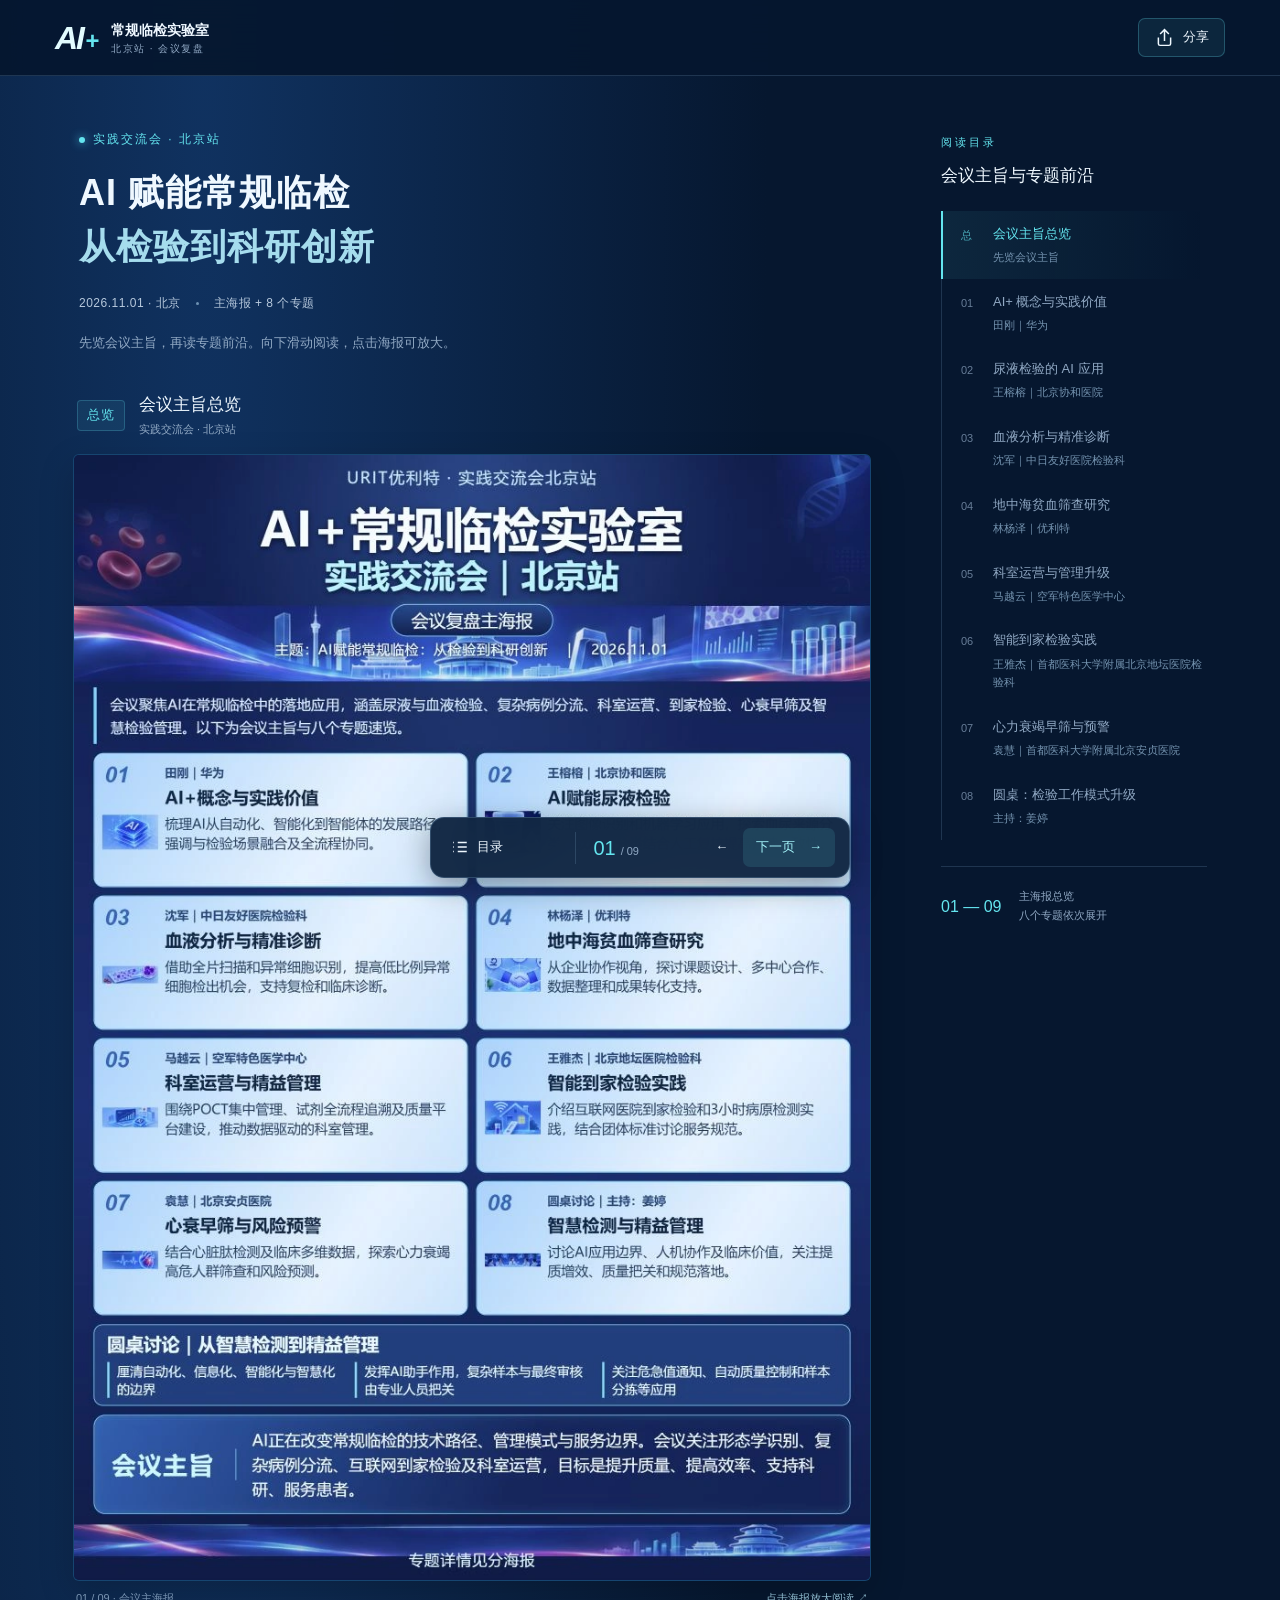
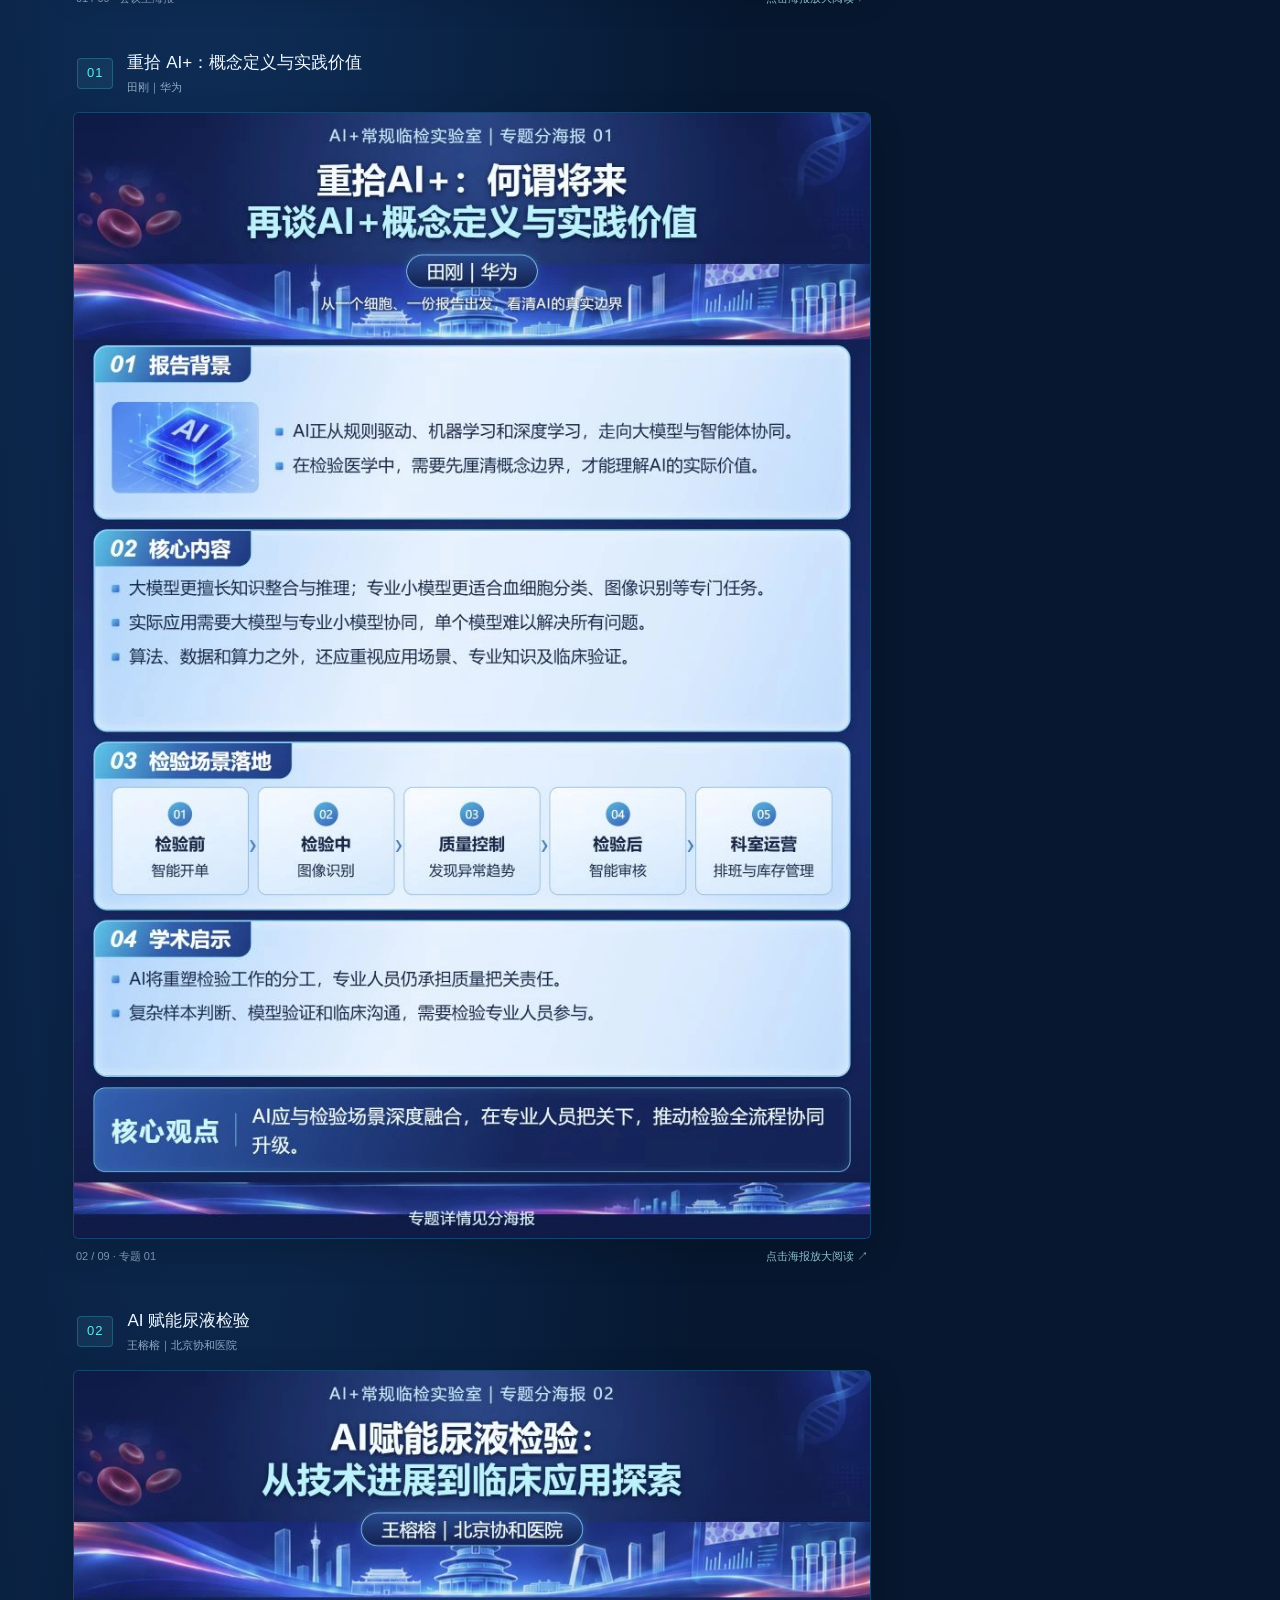
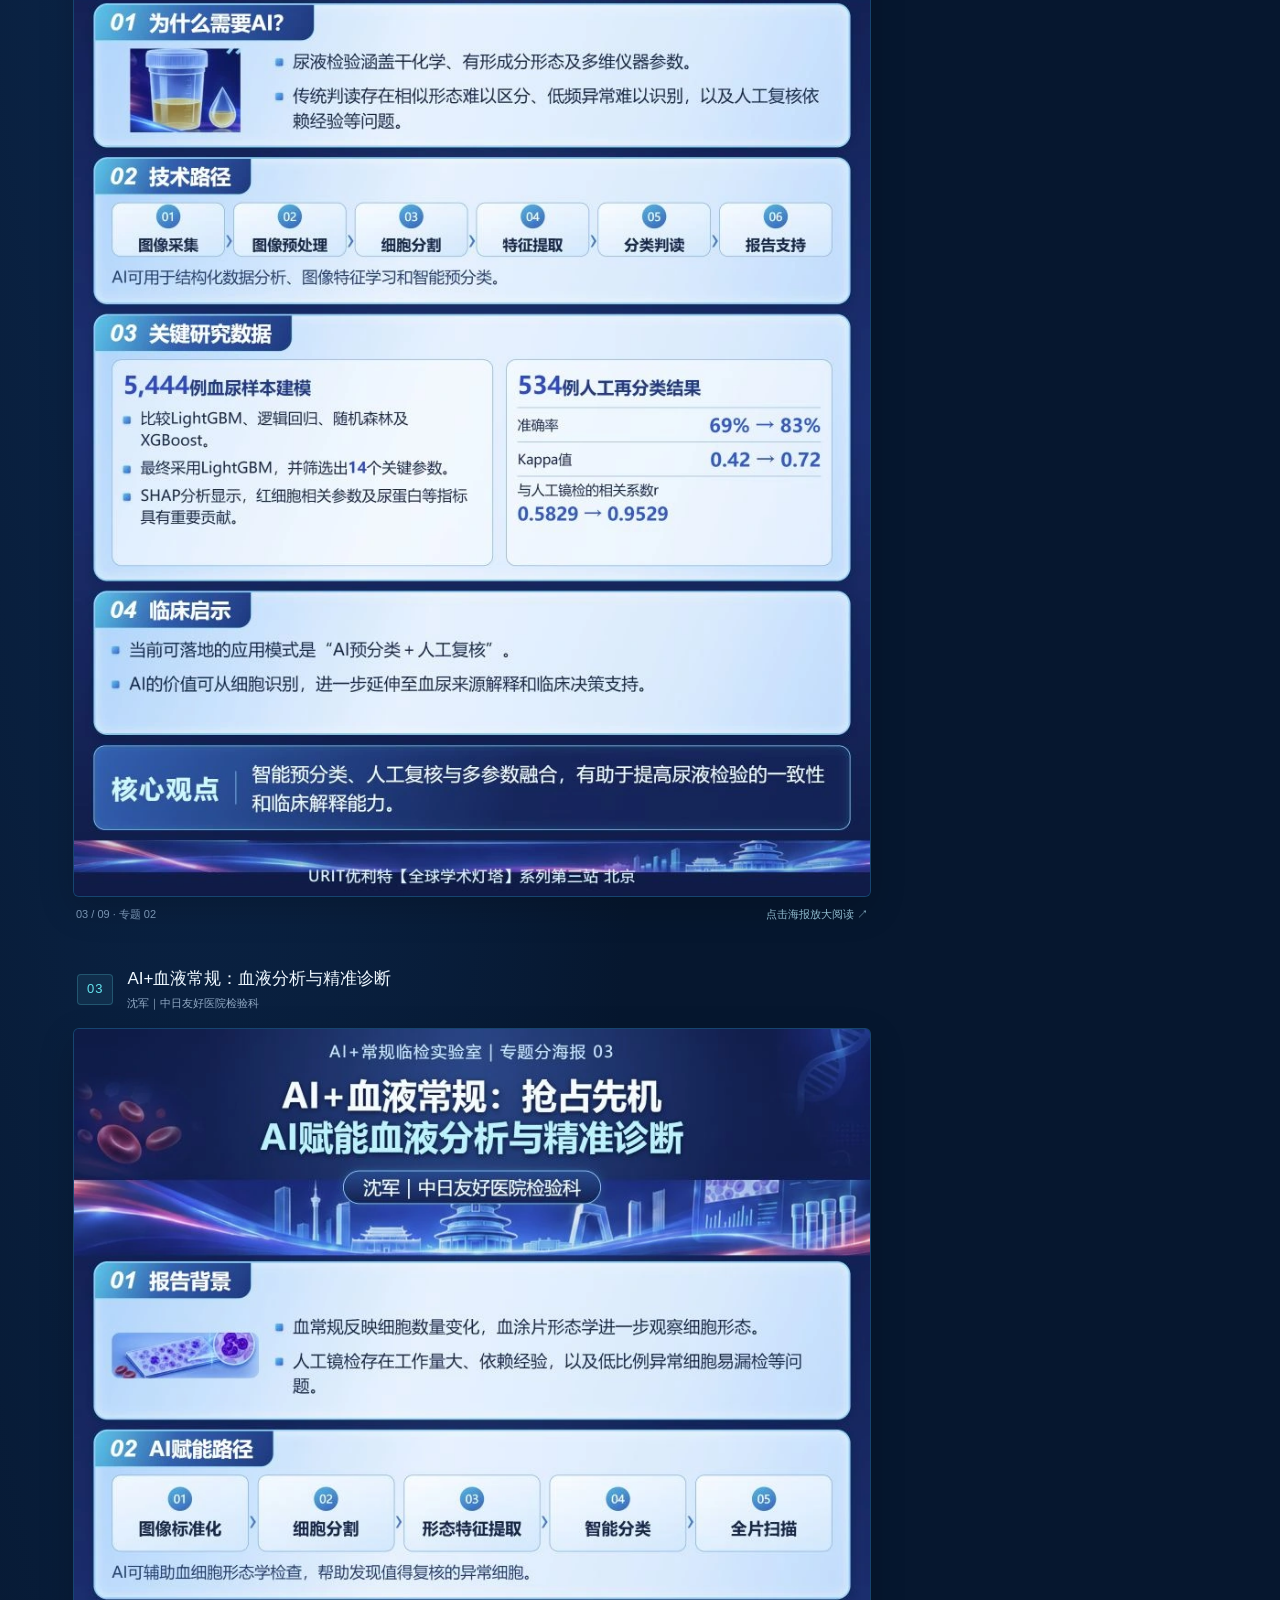
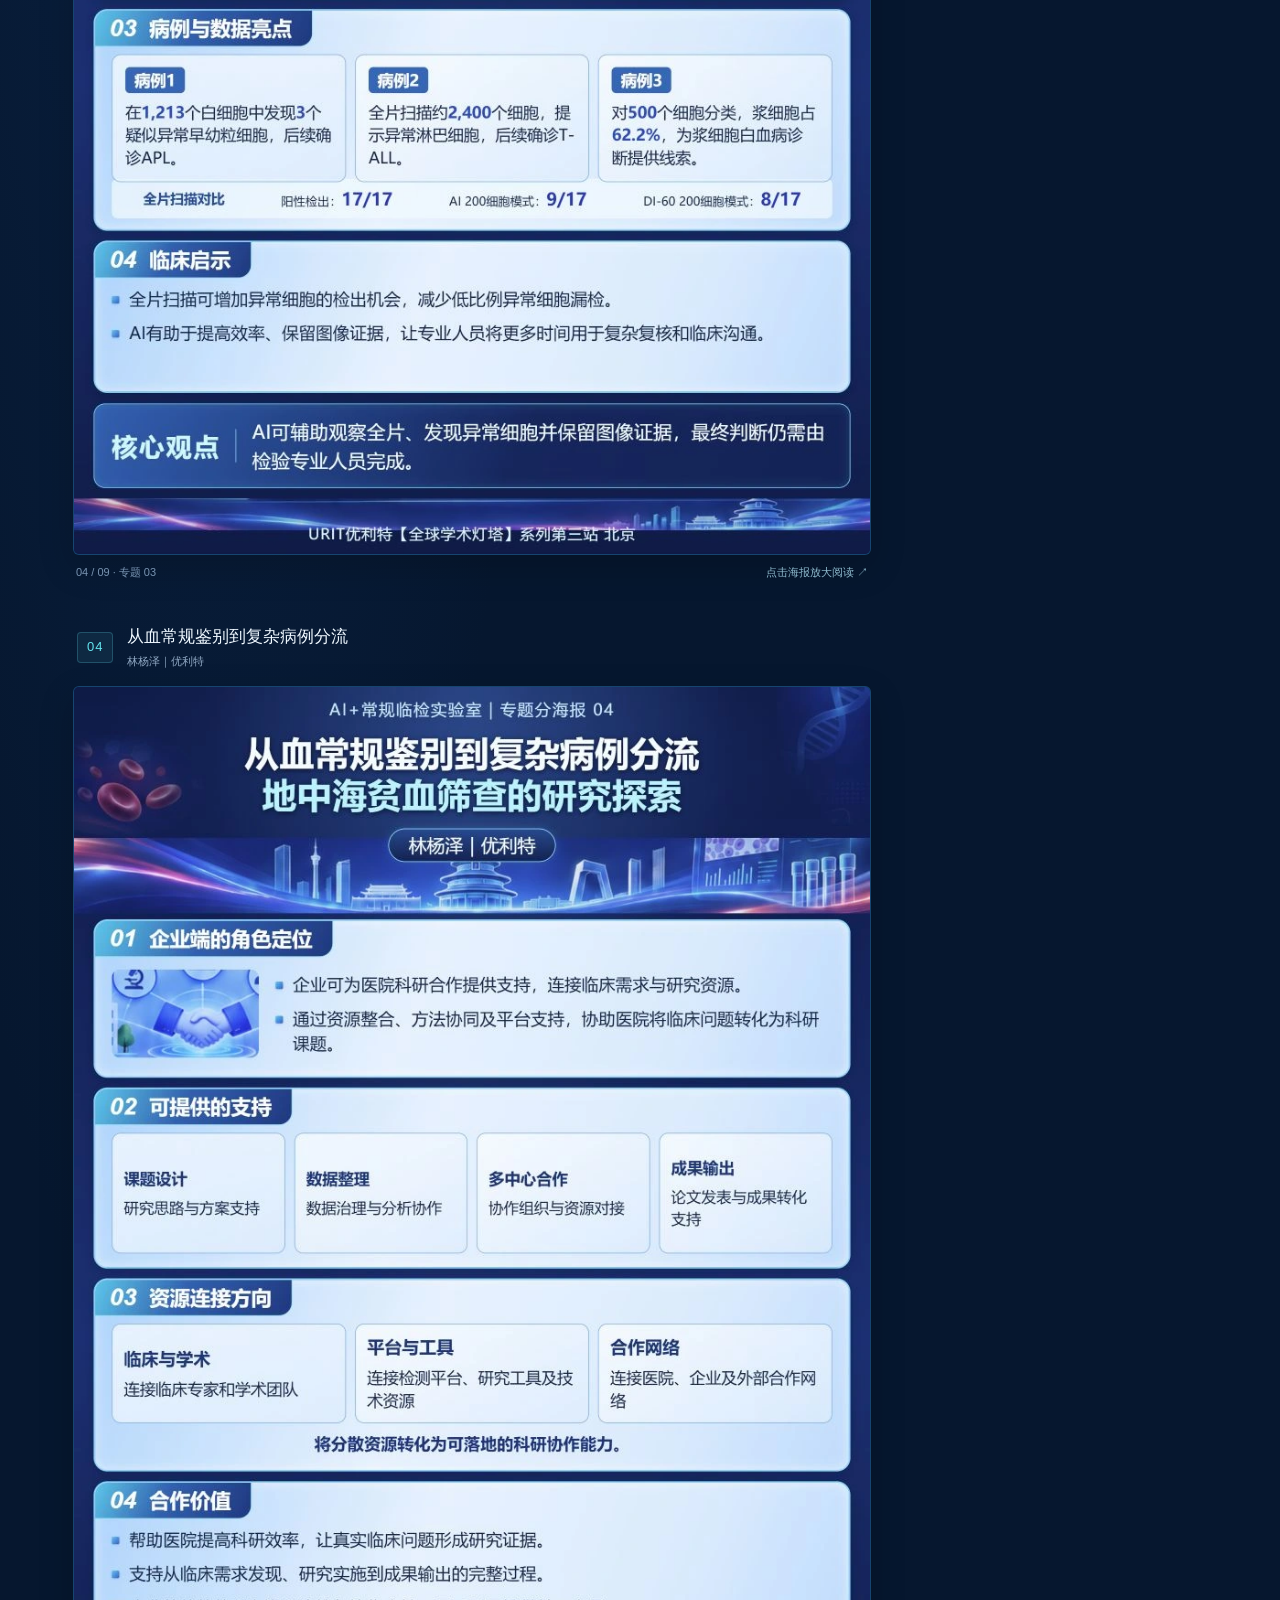
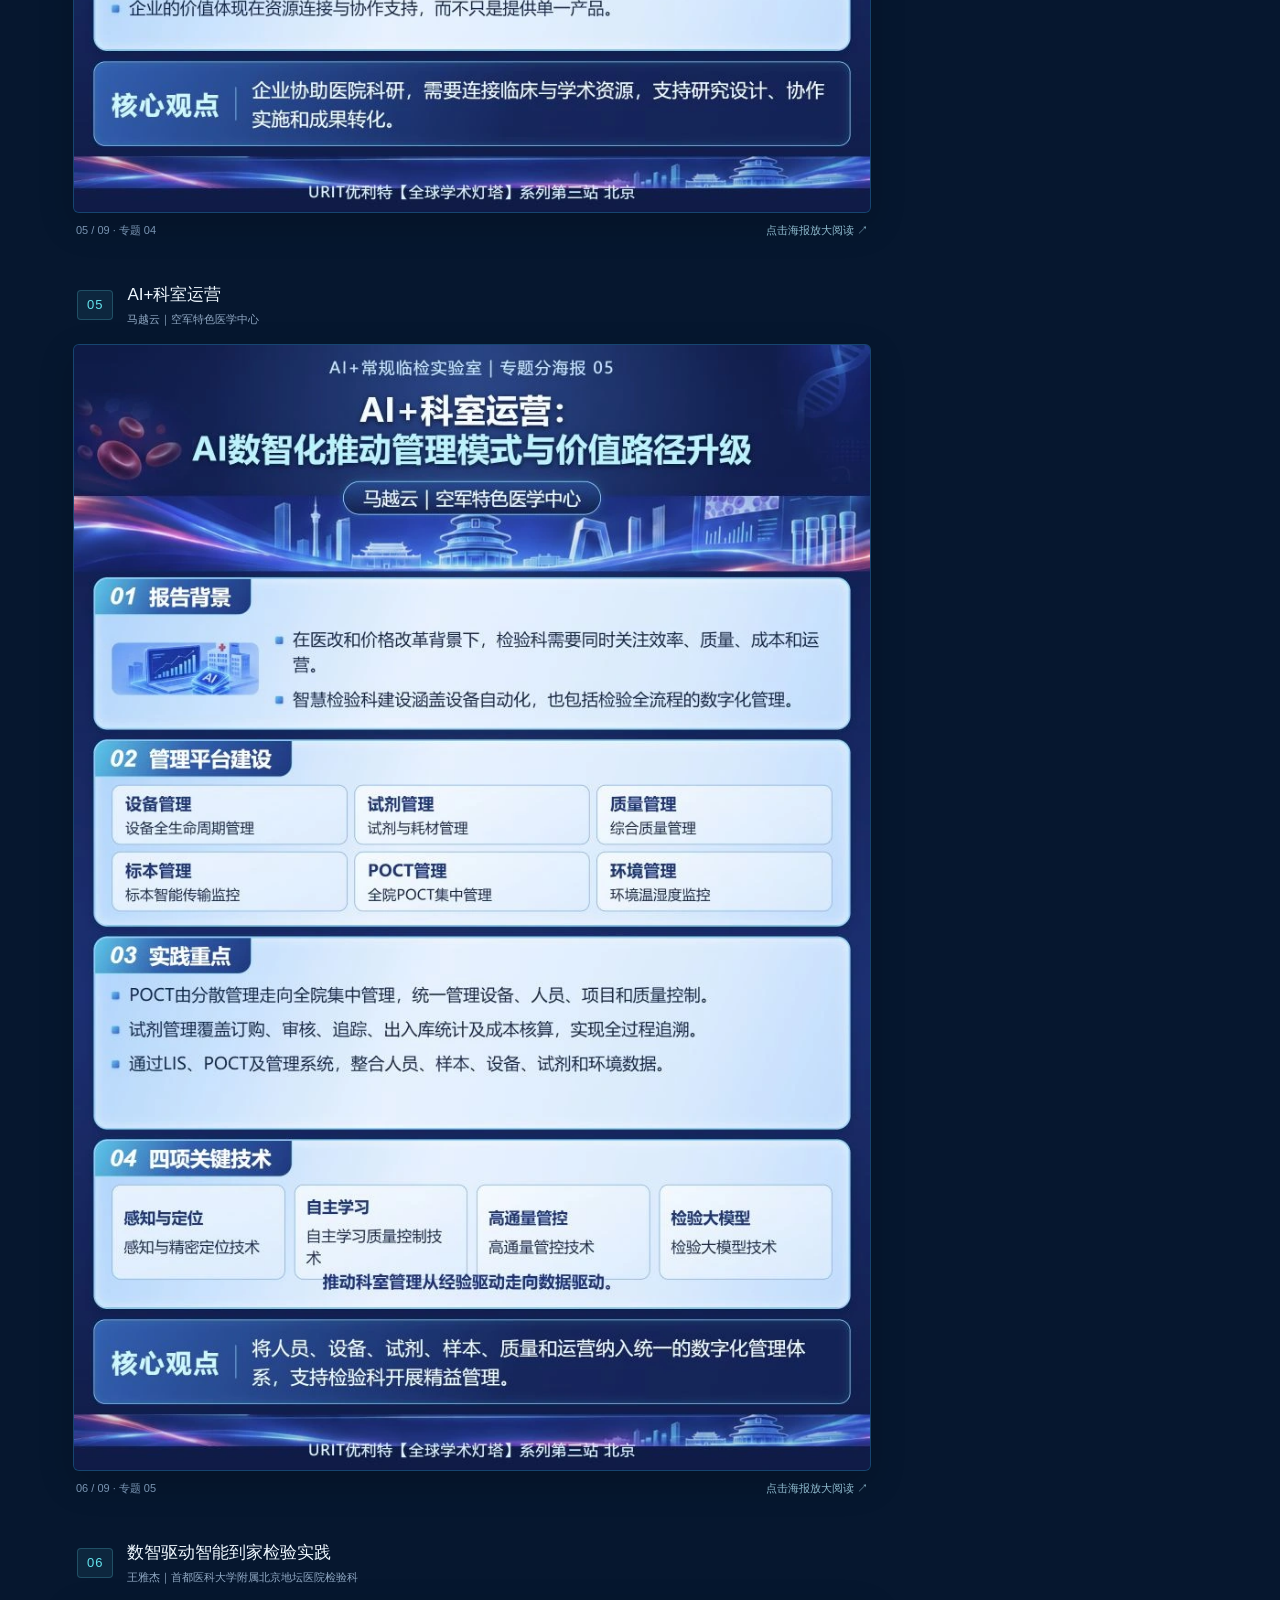
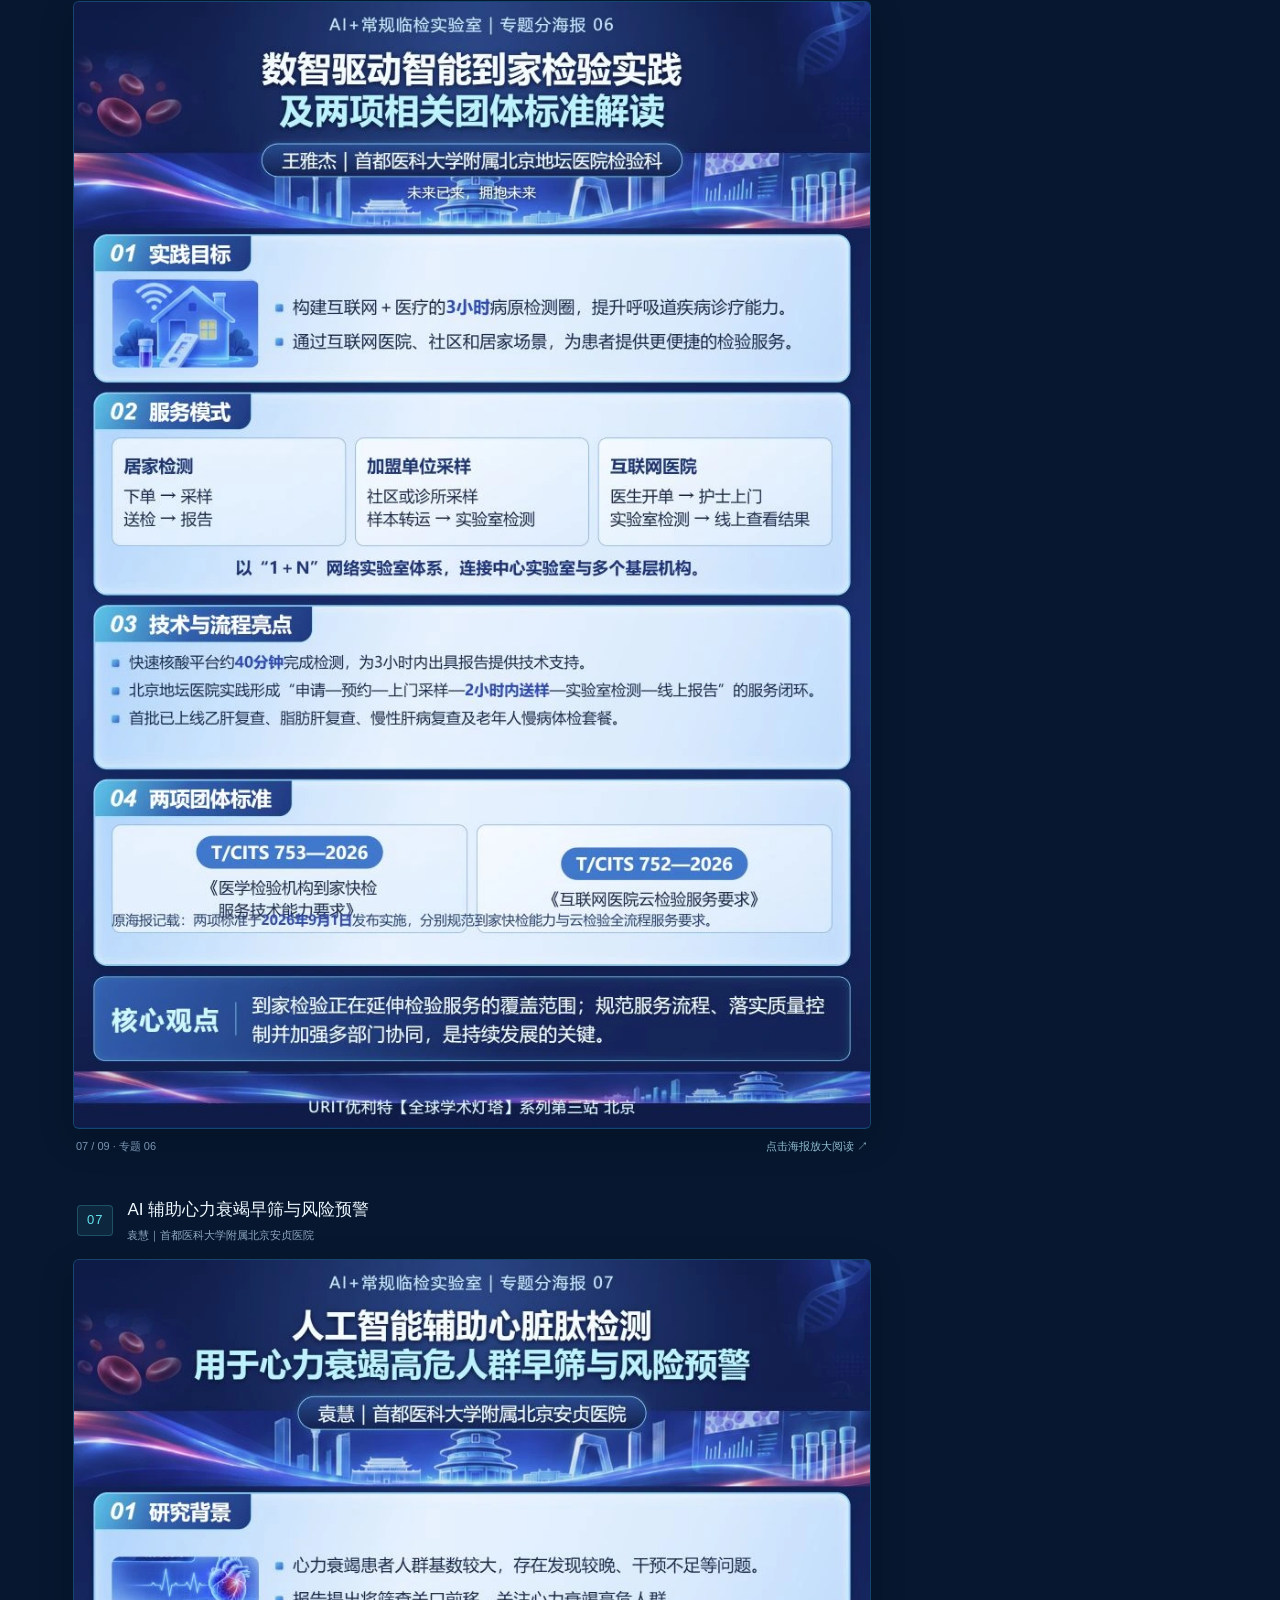
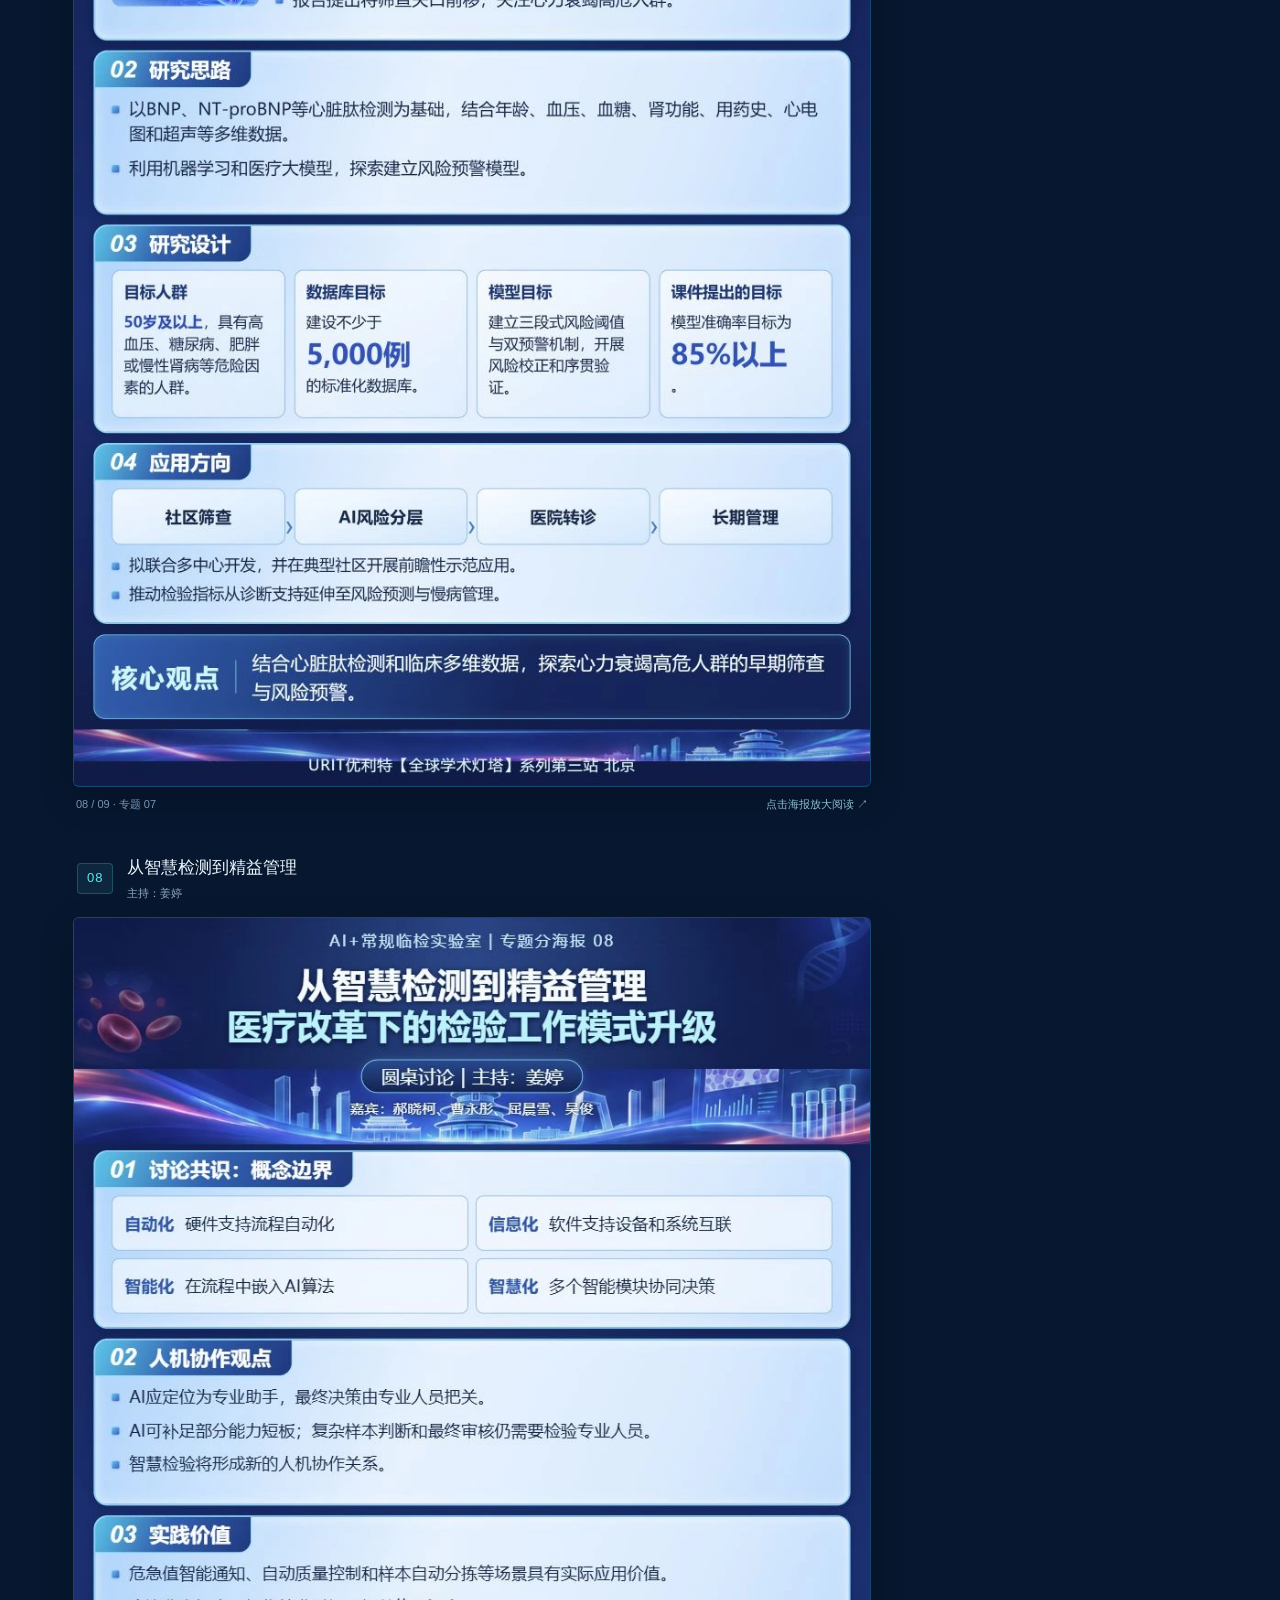
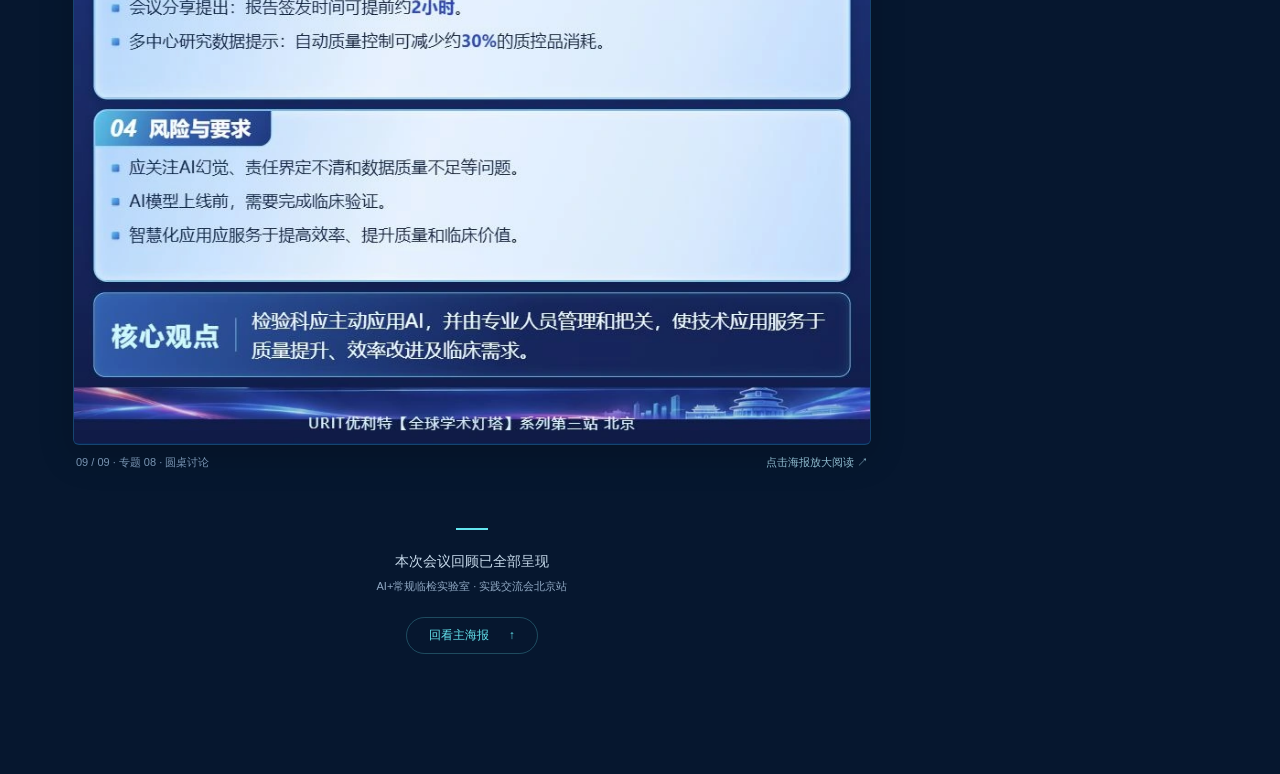
==== beijing-ai-lab-review/index.html @ d7ff6841 "Publish Beijing meeting review with corrected Chinese posters" ====
<!doctype html>
<html lang="zh-CN">
<head>
  <meta charset="utf-8">
  <meta name="viewport" content="width=device-width, initial-scale=1, viewport-fit=cover">
  <meta name="theme-color" content="#06172f">
  <title>AI+常规临检实验室｜北京站会议复盘</title>
  <meta name="description" content="2026年11月1日北京站实践交流会复盘：一张主海报、八个专题，了解AI赋能常规临检的会议主旨与科研前沿。">
  <meta property="og:url" content="https://acyyluck-a11y.github.io/shanghai-itinerary-2026/beijing-ai-lab-review/">
  <link rel="canonical" href="https://acyyluck-a11y.github.io/shanghai-itinerary-2026/beijing-ai-lab-review/">
  <meta property="og:type" content="website">
  <meta property="og:title" content="AI+常规临检实验室｜北京站会议复盘">
  <meta property="og:description" content="从检验到科研创新 · 主海报与八个专题完整回顾">
  <meta property="og:image" content="https://acyyluck-a11y.github.io/shanghai-itinerary-2026/beijing-ai-lab-review/share.jpg">
  <meta name="twitter:card" content="summary_large_image">
  <link rel="icon" type="image/svg+xml" href="favicon.svg">
  <link rel="preload" as="image" href="1.webp" fetchpriority="high">
  <link rel="stylesheet" href="style.css?v=3">
  <script src="app.js?v=3" defer></script>
</head>
<body>
  <a class="skip" href="#main">跳至会议内容</a>
  <header class="topbar">
    <a class="brand" href="#poster-0" aria-label="返回会议主海报"><span class="brand-symbol">AI<span>+</span></span><span>常规临检实验室<small>北京站 · 会议复盘</small></span></a>
    <button class="share-button" id="share" type="button"><svg viewBox="0 0 24 24" fill="none" stroke="currentColor" stroke-width="1.7" aria-hidden="true"><path d="M12 16V3m-5 5 5-5 5 5M5 12v7a2 2 0 0 0 2 2h10a2 2 0 0 0 2-2v-7"/></svg><span>分享</span></button>
    <div class="reading-track" aria-hidden="true"><span id="reading-progress"></span></div>
  </header>

  <div class="layout">
    <main id="main">
      <div class="intro">
        <p class="eyebrow"><span></span> 实践交流会 · 北京站</p>
        <h1>AI 赋能常规临检<br><span>从检验到科研创新</span></h1>
        <div class="intro-meta"><span>2026.11.01 · 北京</span><i></i><span>主海报 + 8 个专题</span></div>
        <p class="intro-guide">先览会议主旨，再读专题前沿。<br class="mobile-break">向下滑动阅读，点击海报可放大。</p>
      </div>
      <div id="posters"><section class="poster-section" id="poster-0" aria-labelledby="title-0"><div class="section-title"><span class="section-number">总览</span><div><h2 id="title-0">会议主旨总览</h2><small>实践交流会 · 北京站</small></div></div><button type="button" class="poster-button" data-page="0" aria-label="放大查看：会议主旨总览"><span class="poster-art"><img src="1.webp" alt="会议主海报：会议主旨总览，实践交流会 · 北京站" width="870" height="1230" fetchpriority="high" decoding="async"></span></button><p class="poster-caption"><span>01 / 09 · 会议主海报</span><span>点击海报放大阅读 ↗</span></p></section><section class="poster-section" id="poster-1" aria-labelledby="title-1"><div class="section-title"><span class="section-number">01</span><div><h2 id="title-1">重拾 AI+：概念定义与实践价值</h2><small>田刚｜华为</small></div></div><button type="button" class="poster-button" data-page="1" aria-label="放大查看：重拾 AI+：概念定义与实践价值"><span class="poster-art"><img src="1-1.webp" alt="专题 01：重拾 AI+：概念定义与实践价值，田刚｜华为" width="870" height="1230" loading="lazy" decoding="async"></span></button><p class="poster-caption"><span>02 / 09 · 专题 01</span><span>点击海报放大阅读 ↗</span></p></section><section class="poster-section" id="poster-2" aria-labelledby="title-2"><div class="section-title"><span class="section-number">02</span><div><h2 id="title-2">AI 赋能尿液检验</h2><small>王榕榕｜北京协和医院</small></div></div><button type="button" class="poster-button" data-page="2" aria-label="放大查看：AI 赋能尿液检验"><span class="poster-art"><img src="1-2.webp" alt="专题 02：AI 赋能尿液检验，王榕榕｜北京协和医院" width="870" height="1230" loading="lazy" decoding="async"></span></button><p class="poster-caption"><span>03 / 09 · 专题 02</span><span>点击海报放大阅读 ↗</span></p></section><section class="poster-section" id="poster-3" aria-labelledby="title-3"><div class="section-title"><span class="section-number">03</span><div><h2 id="title-3">AI+血液常规：血液分析与精准诊断</h2><small>沈军｜中日友好医院检验科</small></div></div><button type="button" class="poster-button" data-page="3" aria-label="放大查看：AI+血液常规：血液分析与精准诊断"><span class="poster-art"><img src="1-3.webp" alt="专题 03：AI+血液常规：血液分析与精准诊断，沈军｜中日友好医院检验科" width="870" height="1230" loading="lazy" decoding="async"></span></button><p class="poster-caption"><span>04 / 09 · 专题 03</span><span>点击海报放大阅读 ↗</span></p></section><section class="poster-section" id="poster-4" aria-labelledby="title-4"><div class="section-title"><span class="section-number">04</span><div><h2 id="title-4">从血常规鉴别到复杂病例分流</h2><small>林杨泽｜优利特</small></div></div><button type="button" class="poster-button" data-page="4" aria-label="放大查看：从血常规鉴别到复杂病例分流"><span class="poster-art"><img src="1-4.webp" alt="专题 04：从血常规鉴别到复杂病例分流，林杨泽｜优利特" width="870" height="1230" loading="lazy" decoding="async"></span></button><p class="poster-caption"><span>05 / 09 · 专题 04</span><span>点击海报放大阅读 ↗</span></p></section><section class="poster-section" id="poster-5" aria-labelledby="title-5"><div class="section-title"><span class="section-number">05</span><div><h2 id="title-5">AI+科室运营</h2><small>马越云｜空军特色医学中心</small></div></div><button type="button" class="poster-button" data-page="5" aria-label="放大查看：AI+科室运营"><span class="poster-art"><img src="1-5.webp" alt="专题 05：AI+科室运营，马越云｜空军特色医学中心" width="870" height="1230" loading="lazy" decoding="async"></span></button><p class="poster-caption"><span>06 / 09 · 专题 05</span><span>点击海报放大阅读 ↗</span></p></section><section class="poster-section" id="poster-6" aria-labelledby="title-6"><div class="section-title"><span class="section-number">06</span><div><h2 id="title-6">数智驱动智能到家检验实践</h2><small>王雅杰｜首都医科大学附属北京地坛医院检验科</small></div></div><button type="button" class="poster-button" data-page="6" aria-label="放大查看：数智驱动智能到家检验实践"><span class="poster-art"><img src="1-6.webp" alt="专题 06：数智驱动智能到家检验实践，王雅杰｜首都医科大学附属北京地坛医院检验科" width="870" height="1230" loading="lazy" decoding="async"></span></button><p class="poster-caption"><span>07 / 09 · 专题 06</span><span>点击海报放大阅读 ↗</span></p></section><section class="poster-section" id="poster-7" aria-labelledby="title-7"><div class="section-title"><span class="section-number">07</span><div><h2 id="title-7">AI 辅助心力衰竭早筛与风险预警</h2><small>袁慧｜首都医科大学附属北京安贞医院</small></div></div><button type="button" class="poster-button" data-page="7" aria-label="放大查看：AI 辅助心力衰竭早筛与风险预警"><span class="poster-art"><img src="1-7.webp" alt="专题 07：AI 辅助心力衰竭早筛与风险预警，袁慧｜首都医科大学附属北京安贞医院" width="870" height="1230" loading="lazy" decoding="async"></span></button><p class="poster-caption"><span>08 / 09 · 专题 07</span><span>点击海报放大阅读 ↗</span></p></section><section class="poster-section" id="poster-8" aria-labelledby="title-8"><div class="section-title"><span class="section-number">08</span><div><h2 id="title-8">从智慧检测到精益管理</h2><small>主持：姜婷</small></div></div><button type="button" class="poster-button" data-page="8" aria-label="放大查看：从智慧检测到精益管理"><span class="poster-art"><img src="1-8.webp" alt="专题 08 · 圆桌讨论：从智慧检测到精益管理，主持：姜婷" width="870" height="1230" loading="lazy" decoding="async"></span></button><p class="poster-caption"><span>09 / 09 · 专题 08 · 圆桌讨论</span><span>点击海报放大阅读 ↗</span></p></section></div>
      <footer class="endnote"><span class="end-line"></span><p>本次会议回顾已全部呈现</p><span>AI+常规临检实验室 · 实践交流会北京站</span><button type="button" id="back-top">回看主海报 <span aria-hidden="true">↑</span></button></footer>
    </main>
    <aside class="desktop-toc" aria-label="会议目录"><div class="toc-inner"><p class="toc-eyebrow">阅读目录</p><h2>会议主旨与专题前沿</h2><nav id="desktop-links"></nav><div class="toc-note"><span>01 — 09</span><p>主海报总览<br>八个专题依次展开</p></div></div></aside>
  </div>

  <nav class="reader-bar" aria-label="阅读控制">
    <button type="button" id="open-toc" aria-haspopup="dialog"><svg viewBox="0 0 24 24" fill="none" stroke="currentColor" stroke-width="1.7" aria-hidden="true"><path d="M9 6h12M9 12h12M9 18h12M3 6h1M3 12h1M3 18h1"/></svg>目录</button>
    <span class="page-state"><strong id="current-page">01</strong><span>/ 09</span></span>
    <div class="page-controls"><button type="button" id="previous" aria-label="上一张海报">←</button><button type="button" id="next" aria-label="下一张海报">下一页 <span aria-hidden="true">→</span></button></div>
  </nav>

  <dialog class="toc-dialog" id="toc-dialog" aria-labelledby="toc-title"><div class="dialog-heading"><div><p class="eyebrow">会议复盘</p><h2 id="toc-title">阅读目录</h2></div><button type="button" class="close-button" id="close-toc" aria-label="关闭目录">×</button></div><nav id="mobile-links"></nav><p class="drawer-hint">按 1 → 1-1 → … → 1-8 顺序呈现</p></dialog>

  <dialog class="image-dialog" id="image-dialog" aria-label="海报放大查看"><div class="viewer-toolbar"><span id="viewer-title">会议主海报</span><button type="button" id="close-viewer" class="close-button" aria-label="关闭放大查看">×</button></div><div class="viewer-stage" id="viewer-stage"><div class="poster-art viewer-art" id="viewer-art"><img id="viewer-image" alt="" draggable="false"><span class="brand-footer" id="viewer-footer" hidden></span></div></div><div class="zoom-toolbar"><button type="button" id="zoom-out" aria-label="缩小海报">−</button><span id="zoom-label">100%</span><button type="button" id="zoom-in" aria-label="放大海报">+</button><span class="toolbar-divider"></span><button type="button" id="zoom-fit">适应屏幕</button><button type="button" id="zoom-original">原图</button></div><p class="viewer-help">放大后可上下左右滑动查看</p></dialog>

  <dialog class="share-dialog" id="share-dialog" aria-labelledby="share-title"><div class="dialog-heading"><h2 id="share-title">分享会议回顾</h2><button type="button" class="close-button" id="close-share" aria-label="关闭分享">×</button></div><p>复制链接，发给参会老师或科室同事。</p><label for="share-url">分享链接</label><input id="share-url" type="url" readonly><button type="button" class="primary-button" id="copy-link">复制链接</button><p class="share-hint">微信内可点击右上角“…”分享给朋友。</p></dialog>
  <div class="toast" id="toast" role="status" aria-live="polite"></div>
</body>
</html>
---- beijing-ai-lab-review/style.css ----
:root{color-scheme:dark;--bg:#06172f;--panel:#0c2444;--text:#eff8ff;--muted:#91a9c4;--cyan:#64e5ef;--line:rgba(151,193,229,.18);font-family:-apple-system,BlinkMacSystemFont,"PingFang SC","Microsoft YaHei",sans-serif}
*{box-sizing:border-box}html{scroll-behavior:smooth;scroll-padding-top:90px}body{margin:0;background:radial-gradient(ellipse at 16% 0,#103260 0,transparent 37%),var(--bg);color:var(--text);line-height:1.6;padding-bottom:110px}button,input,a{-webkit-tap-highlight-color:transparent}button,input{font:inherit}button{cursor:pointer;color:inherit}button,a{touch-action:manipulation}button:focus-visible,a:focus-visible,input:focus-visible{outline:2px solid var(--cyan);outline-offset:5px}a{color:inherit;text-decoration:none}button{border:0;background:none}svg{width:21px;height:21px;flex-shrink:0}button:disabled{opacity:.3;cursor:default}.skip{position:fixed;left:15px;top:-80px;background:var(--cyan);color:var(--bg);z-index:99;padding:10px}.skip:focus{top:12px}.topbar{height:76px;position:sticky;top:0;z-index:20;border-bottom:1px solid var(--line);background:rgba(6,23,47,.94);backdrop-filter:blur(16px);display:flex;align-items:center;justify-content:space-between;padding:0 max(28px,calc((100vw - 1170px)/2))}.brand{display:flex;align-items:center;gap:14px;font-size:14px;font-weight:600;line-height:1.5}.brand small{display:block;font-size:10px;font-weight:400;color:var(--muted);letter-spacing:1.5px}.brand-symbol{font-size:32px;font-style:italic;font-weight:800;letter-spacing:-2px;color:#e2fcff}.brand-symbol span{font-size:24px;color:var(--cyan);padding-left:2px}.share-button{display:flex;align-items:center;gap:8px;background:rgba(100,229,239,.08);border:1px solid rgba(100,229,239,.26);border-radius:7px;padding:8px 15px;font-size:13px}.share-button:hover{background:rgba(100,229,239,.17)}.reading-track{position:absolute;bottom:-1px;left:0;right:0;height:2px}.reading-track span{display:block;width:0;height:100%;background:var(--cyan);box-shadow:0 0 10px #36d8ff;transition:width .15s}
.layout{display:grid;grid-template-columns:minmax(0,800px) 266px;gap:70px;max-width:1170px;margin:0 auto;padding:0 18px}.intro{padding:54px 6px 36px}.eyebrow{display:flex;align-items:center;gap:8px;font-size:12px;letter-spacing:2px;color:var(--cyan);margin:0 0 17px}.eyebrow>span{display:inline-block;width:6px;height:6px;background:var(--cyan);border-radius:50%;box-shadow:0 0 10px #4bcbe8}h1{font-size:36px;line-height:1.5;letter-spacing:1px;margin:0 0 20px;font-weight:650}h1 span{color:#a5dced}.intro-meta{display:flex;align-items:center;gap:15px;color:#b6c8dc;font-size:12px;letter-spacing:.5px}.intro-meta i{width:3px;height:3px;background:#6d91b2;border-radius:50%}.intro-guide{font-size:13px;color:var(--muted);margin:18px 0 0;line-height:1.9}.mobile-break{display:none}.poster-section{scroll-margin-top:96px;margin:0 0 42px}.section-title{display:flex;align-items:center;gap:14px;padding:0 4px;margin:0 0 15px}.section-number{font-family:Arial,sans-serif;font-size:13px;letter-spacing:1px;color:var(--cyan);background:rgba(100,229,239,.08);border:1px solid rgba(100,229,239,.22);padding:4px 9px;border-radius:4px}.section-title h2{font-size:17px;font-weight:500;margin:0;line-height:1.55}.section-title small{color:var(--muted);font-size:11px;display:block;font-weight:400;margin-top:3px}.poster-button{display:block;width:100%;padding:0;overflow:hidden;border-radius:6px;background:#072657;box-shadow:0 12px 35px rgba(0,0,0,.18);border:1px solid rgba(100,229,239,.16);line-height:0}.poster-button img{width:100%;height:auto;display:block}.poster-button:hover{border-color:rgba(100,229,239,.65)}.poster-caption{display:flex;justify-content:space-between;color:#7994b2;font-size:11px;margin:9px 3px 0}.poster-caption span:last-child{color:#8fbbce}.image-error{padding:35px 20px;font-size:14px;line-height:1.8;color:#d9e9fc}.image-error button{text-decoration:underline;color:var(--cyan)}
.desktop-toc{position:relative;padding-top:58px}.toc-inner{position:sticky;top:116px}.toc-eyebrow{color:var(--cyan);font-size:11px;letter-spacing:3px;margin:0 0 10px}.toc-inner h2{font-size:17px;font-weight:500;margin:0 0 22px}.toc-inner nav{border-left:1px solid var(--line)}.toc-link{display:flex;align-items:flex-start;gap:14px;color:var(--muted);padding:12px 5px 12px 18px;font-size:13px;border-left:2px solid transparent;margin-left:-1px;line-height:1.7}.toc-link:hover{color:var(--text);background:rgba(255,255,255,.025)}.toc-link[aria-current="true"]{border-color:var(--cyan);color:var(--cyan);background:linear-gradient(90deg,rgba(100,229,239,.08),transparent)}.toc-link .toc-num{font:11px/2 Arial,sans-serif;opacity:.7;min-width:18px;padding-top:1px}.toc-link small{display:block;font-size:11px;color:#7493af;margin-top:3px}.toc-note{margin-top:26px;border-top:1px solid var(--line);padding-top:20px;font-size:11px;color:var(--muted);display:flex;align-items:center;gap:18px}.toc-note>span{color:var(--cyan);font-size:16px;font-weight:300;white-space:nowrap}.toc-note p{margin:0;line-height:1.8}.endnote{text-align:center;padding:15px 10px 10px;color:var(--muted);font-size:11px}.end-line{display:block;width:32px;height:2px;background:var(--cyan);margin:0 auto 20px}.endnote p{color:#c9dced;font-size:14px;margin:0 0 5px}.endnote button{display:block;margin:22px auto 0;color:var(--cyan);border:1px solid rgba(100,229,239,.25);border-radius:30px;padding:8px 22px;font-size:12px}.endnote button span{margin-left:16px}
.reader-bar{position:fixed;bottom:22px;left:50%;transform:translateX(-50%);width:420px;max-width:calc(100vw - 30px);height:61px;background:rgba(15,37,65,.96);border:1px solid rgba(135,184,217,.25);border-radius:14px;z-index:25;box-shadow:0 8px 30px rgba(0,0,0,.35);backdrop-filter:blur(20px);display:flex;align-items:center;justify-content:space-between;padding:0 14px;gap:12px}.reader-bar>button{display:flex;align-items:center;gap:8px;font-size:13px;padding:10px 6px}.reader-bar svg{width:18px;height:18px}.page-state{display:flex;align-items:baseline;gap:5px;font-family:Arial,sans-serif;font-size:11px;color:var(--muted);border-left:1px solid var(--line);padding-left:17px}.page-state strong{font-size:20px;font-weight:400;color:var(--cyan)}.page-controls{display:flex;gap:5px;align-items:center}.page-controls button{font-size:13px;padding:10px;border-radius:7px}.page-controls button:last-child{background:rgba(100,229,239,.12);color:#a4f4fa;padding:9px 13px}.page-controls button:last-child span{margin-left:10px}
dialog{color:var(--text);background:#0b213e;border:1px solid var(--line);padding:0;border-radius:16px;box-shadow:0 20px 80px #0007}dialog::backdrop{background:rgba(0,8,22,.78);backdrop-filter:blur(5px)}.dialog-heading{display:flex;align-items:center;justify-content:space-between;padding:24px 25px 16px;gap:20px}.dialog-heading h2{font-size:22px;margin:0;font-weight:500}.dialog-heading .eyebrow{margin:0 0 5px;font-size:10px}.close-button{width:44px;height:44px;display:grid;place-items:center;font:30px/1 Arial,sans-serif;color:#a8bdd5;border-radius:50%;flex-shrink:0}.close-button:hover{background:#ffffff0d}.toc-dialog{width:450px;max-width:calc(100vw - 28px);max-height:calc(100dvh - 50px);overscroll-behavior:contain}.toc-dialog nav{padding:0 18px}.toc-dialog .toc-link{border-left:0;border-radius:7px;padding:12px 14px;margin:0}.toc-dialog .toc-link[aria-current="true"]{background:rgba(100,229,239,.1)}.drawer-hint{color:var(--muted);text-align:center;font-size:11px;margin:20px 0}.image-dialog{width:100vw;height:100dvh;max-width:100vw;max-height:100dvh;margin:0;border:0;border-radius:0;background:#041125;overflow:hidden}.image-dialog[open]{display:flex;flex-direction:column}.viewer-toolbar{display:flex;align-items:center;justify-content:space-between;flex-shrink:0;padding:6px 12px 6px 20px;border-bottom:1px solid var(--line);font-size:13px;height:58px;background:#081c35}.viewer-toolbar>span{overflow:hidden;text-overflow:ellipsis;white-space:nowrap}.viewer-stage{flex:1;min-height:0;width:100%;overflow:auto;overscroll-behavior:contain;scrollbar-width:thin}.viewer-stage img{display:block;margin:0 auto;max-width:none;height:auto;user-select:none}.zoom-toolbar{display:flex;gap:8px;align-items:center;justify-content:center;background:#081c35;border-top:1px solid var(--line);flex-shrink:0;padding:8px 10px 4px}.zoom-toolbar button{font-size:12px;border-radius:6px;padding:8px 12px;background:#ffffff0a;min-height:40px}.zoom-toolbar button:first-child,.zoom-toolbar button:nth-child(3){font-size:23px;line-height:1;padding:4px 12px;min-width:42px}.zoom-toolbar>span{font:12px Arial,sans-serif;min-width:38px;text-align:center;color:var(--muted)}.zoom-toolbar .toolbar-divider{min-width:1px;height:18px;background:var(--line);margin:0 3px}.viewer-help{background:#081c35;color:var(--muted);text-align:center;font-size:10px;margin:0;flex-shrink:0;padding:2px 8px max(9px,env(safe-area-inset-bottom))}.share-dialog{width:430px;max-width:calc(100vw - 30px);padding-bottom:22px}.share-dialog .dialog-heading{padding-bottom:5px}.share-dialog>p,.share-dialog>label{display:block;margin:10px 25px;color:var(--muted);font-size:13px}.share-dialog>label{font-size:11px;margin-top:20px}.share-dialog input{display:block;width:calc(100% - 50px);margin:0 25px;padding:12px;border:1px solid var(--line);background:#06172f;border-radius:6px;color:#b7c9de;font-size:12px}.primary-button{display:block;background:var(--cyan);color:#062037;width:calc(100% - 50px);margin:16px 25px;border-radius:6px;font-size:14px;font-weight:600;padding:11px}.share-dialog .share-hint{font-size:11px;line-height:1.8;margin-top:16px}.toast{position:fixed;bottom:103px;left:50%;transform:translate(-50%,8px);z-index:100;background:#e7fbff;color:#06304c;border-radius:8px;padding:10px 20px;box-shadow:0 5px 20px #0003;font-size:13px;max-width:90vw;width:max-content;opacity:0;pointer-events:none;transition:.2s}.toast.visible{opacity:1;transform:translate(-50%,0)}body.modal-open{overflow:hidden}
@media(min-width:1400px){.layout{gap:80px;grid-template-columns:minmax(0,800px) 266px;max-width:1190px}.reader-bar{margin-left:-166px}}
@media(max-width:1000px){.layout{grid-template-columns:minmax(0,760px);max-width:796px;gap:0}.desktop-toc{display:none}.topbar{padding:0 24px}.intro{padding-top:42px}.reader-bar{margin-left:0}}
@media(max-width:600px){body{padding-bottom:100px;background:radial-gradient(ellipse at 10% 0,#103260 0,transparent 26%),var(--bg)}.topbar{height:63px;padding:0 17px}.brand{gap:10px;font-size:12px}.brand small{font-size:9px;letter-spacing:1px}.brand-symbol{font-size:28px}.brand-symbol span{font-size:20px}.share-button{font-size:12px;padding:7px 11px;gap:6px}.share-button svg{width:16px;height:16px}.layout{display:block;padding:0 12px}.intro{padding:30px 6px 28px}.eyebrow{font-size:10px;letter-spacing:1.5px;margin-bottom:12px}h1{font-size:27px;line-height:1.55;margin-bottom:15px;letter-spacing:.3px}.intro-meta{font-size:10px;gap:10px}.intro-guide{font-size:11px;margin-top:13px}.mobile-break{display:block}.poster-section{margin-bottom:30px;scroll-margin-top:80px}.section-title{gap:10px;margin-bottom:11px;padding:0 3px}.section-title h2{font-size:14px}.section-title small{font-size:10px;margin-top:1px}.section-number{font-size:11px;padding:3px 7px}.poster-button{border-radius:4px}.poster-caption{font-size:9px;margin-top:7px}.reader-bar{bottom:max(12px,env(safe-area-inset-bottom));height:58px;border-radius:12px;padding:0 10px;gap:8px}.reader-bar>button{font-size:12px;gap:6px}.page-state{padding-left:14px}.page-controls button:last-child{font-size:12px;padding:9px 10px}.page-controls button:last-child span{margin-left:6px}.endnote{padding-top:5px}.endnote p{font-size:13px}.endnote>span:last-of-type{font-size:10px}.toc-dialog{margin:auto 8px 8px;width:calc(100vw - 16px);max-width:none;max-height:calc(100dvh - 25px);border-radius:18px}.dialog-heading{padding:18px 20px 12px}.dialog-heading h2{font-size:20px}.toc-dialog .toc-link{font-size:13px;padding:10px 12px}.toc-link small{font-size:10px}.drawer-hint{margin:12px 0 16px}.toc-dialog nav{padding:0 10px}.zoom-toolbar{gap:5px}.zoom-toolbar button{padding:7px 9px}.viewer-toolbar{padding-left:13px}.viewer-toolbar>span{font-size:12px}.toast{bottom:90px}}
html{scroll-padding-top:0}
.poster-art{position:relative;display:block;container-type:inline-size;line-height:0}
.brand-footer{position:absolute;inset:auto 0 0;height:3.85%;display:flex;align-items:center;justify-content:center;padding:0 3%;background:linear-gradient(180deg,#062b68,#05235d);border-top:1px solid rgba(105,218,255,.18);color:#effbff;font:500 2.15cqw/1.25 -apple-system,BlinkMacSystemFont,"PingFang SC","Microsoft YaHei",sans-serif;letter-spacing:.09cqw;white-space:nowrap;pointer-events:none;text-shadow:0 0 5px rgba(89,203,255,.25)}
.brand-footer[hidden]{display:none}
.viewer-art{margin:0 auto;max-width:none}
.viewer-art img{width:100%}
@media(prefers-reduced-motion:reduce){html{scroll-behavior:auto}*{transition:none!important}}
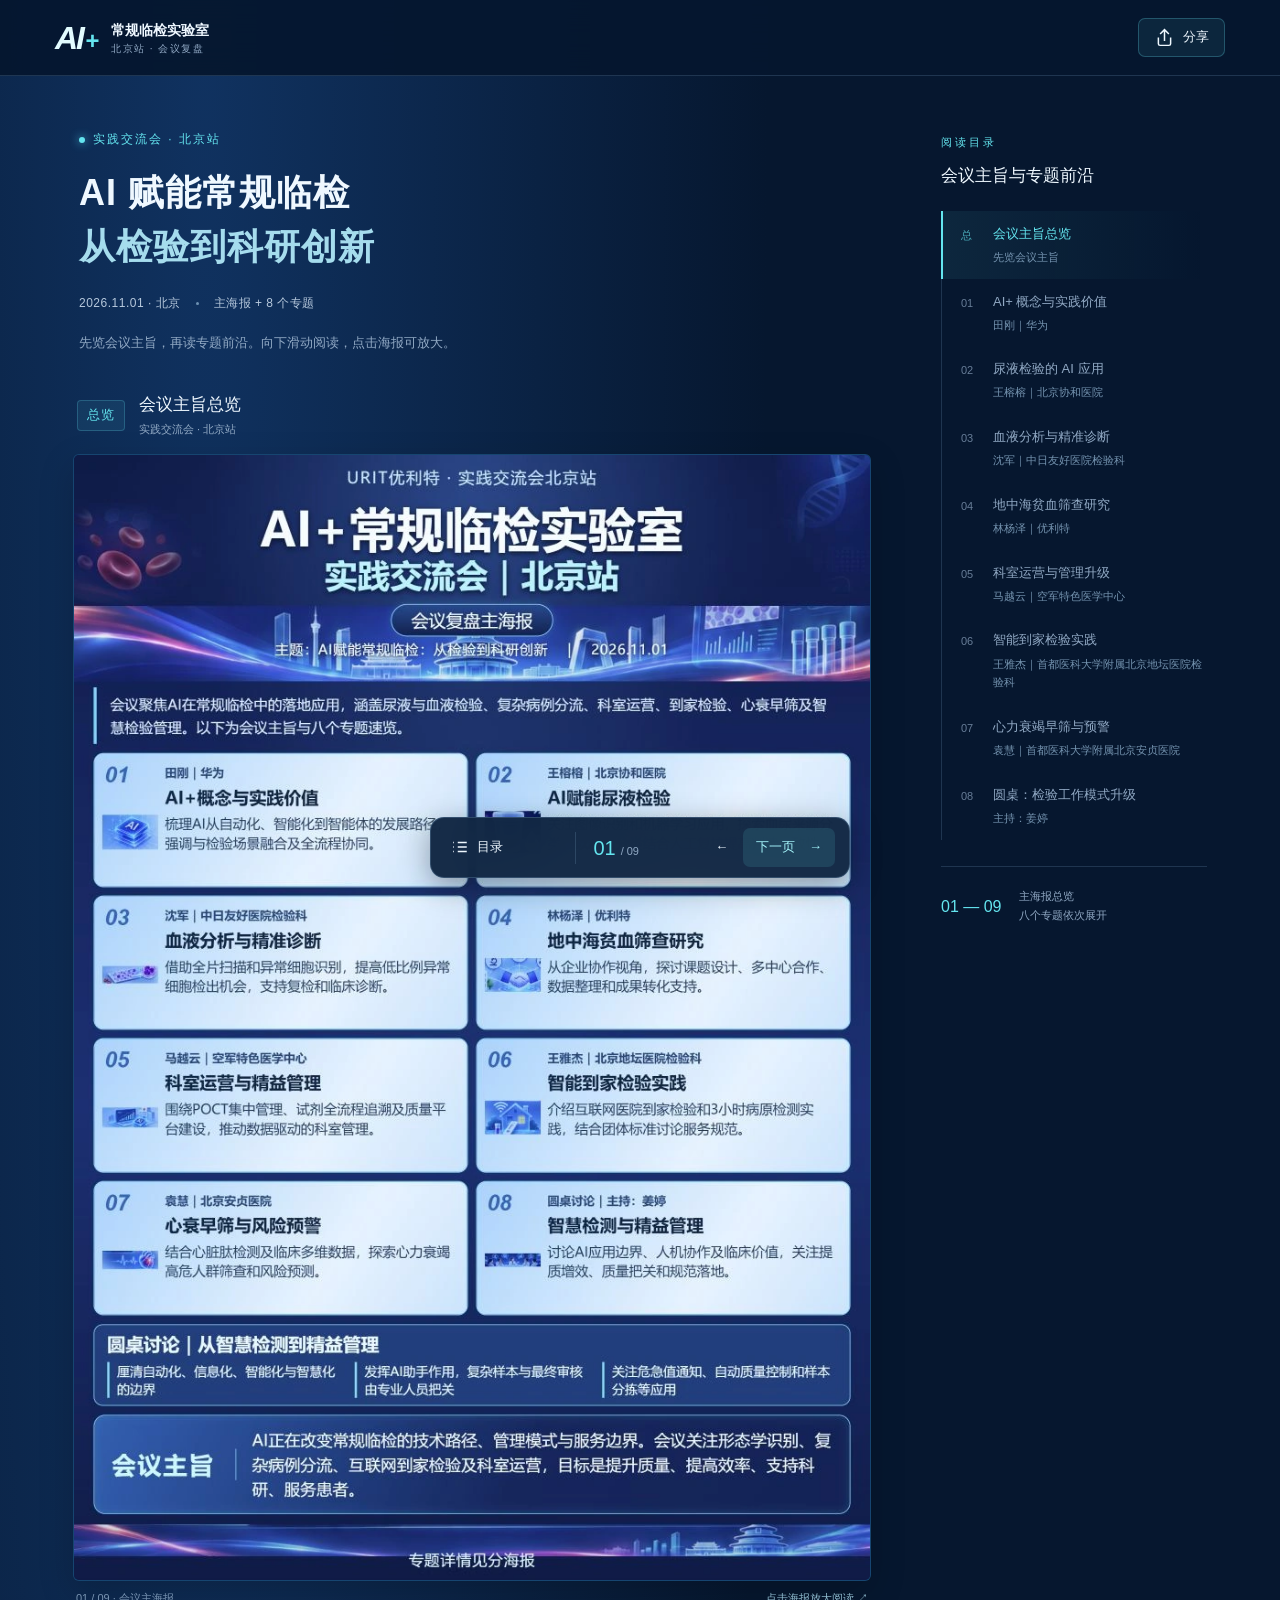
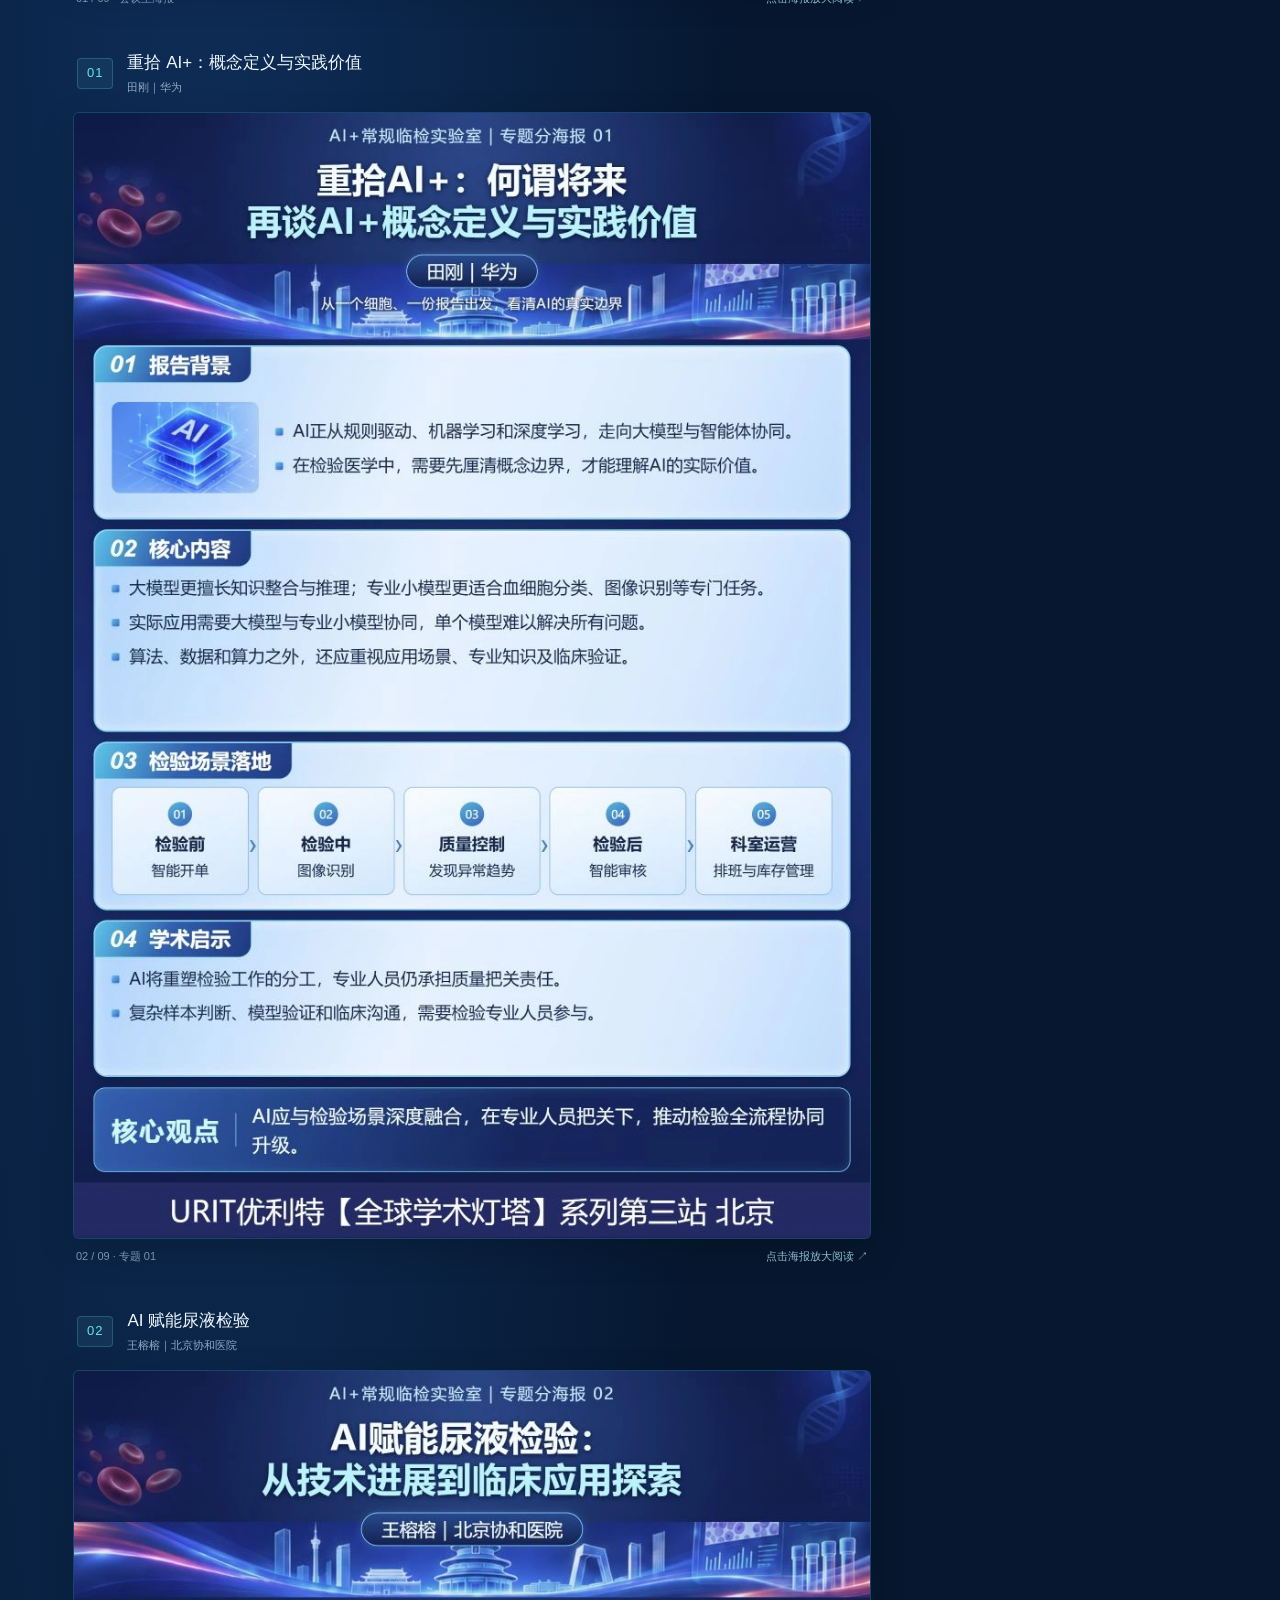
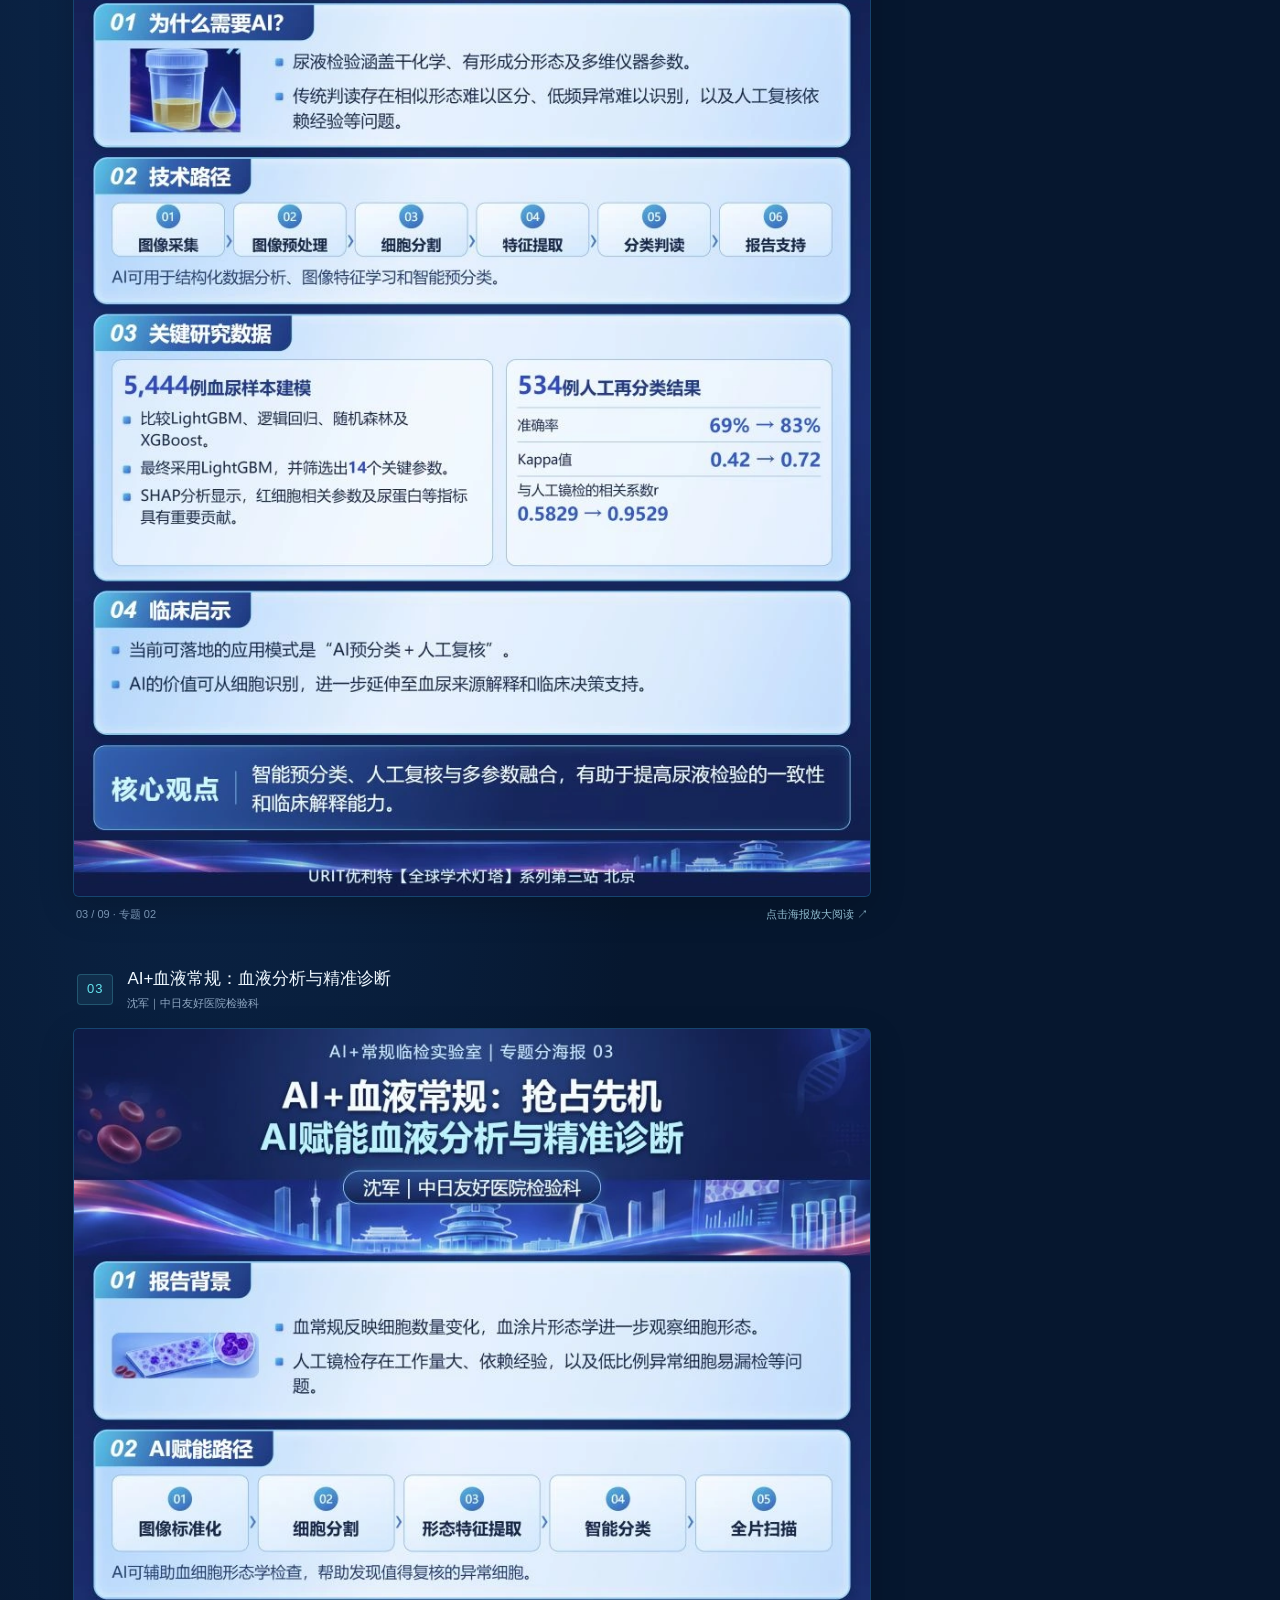
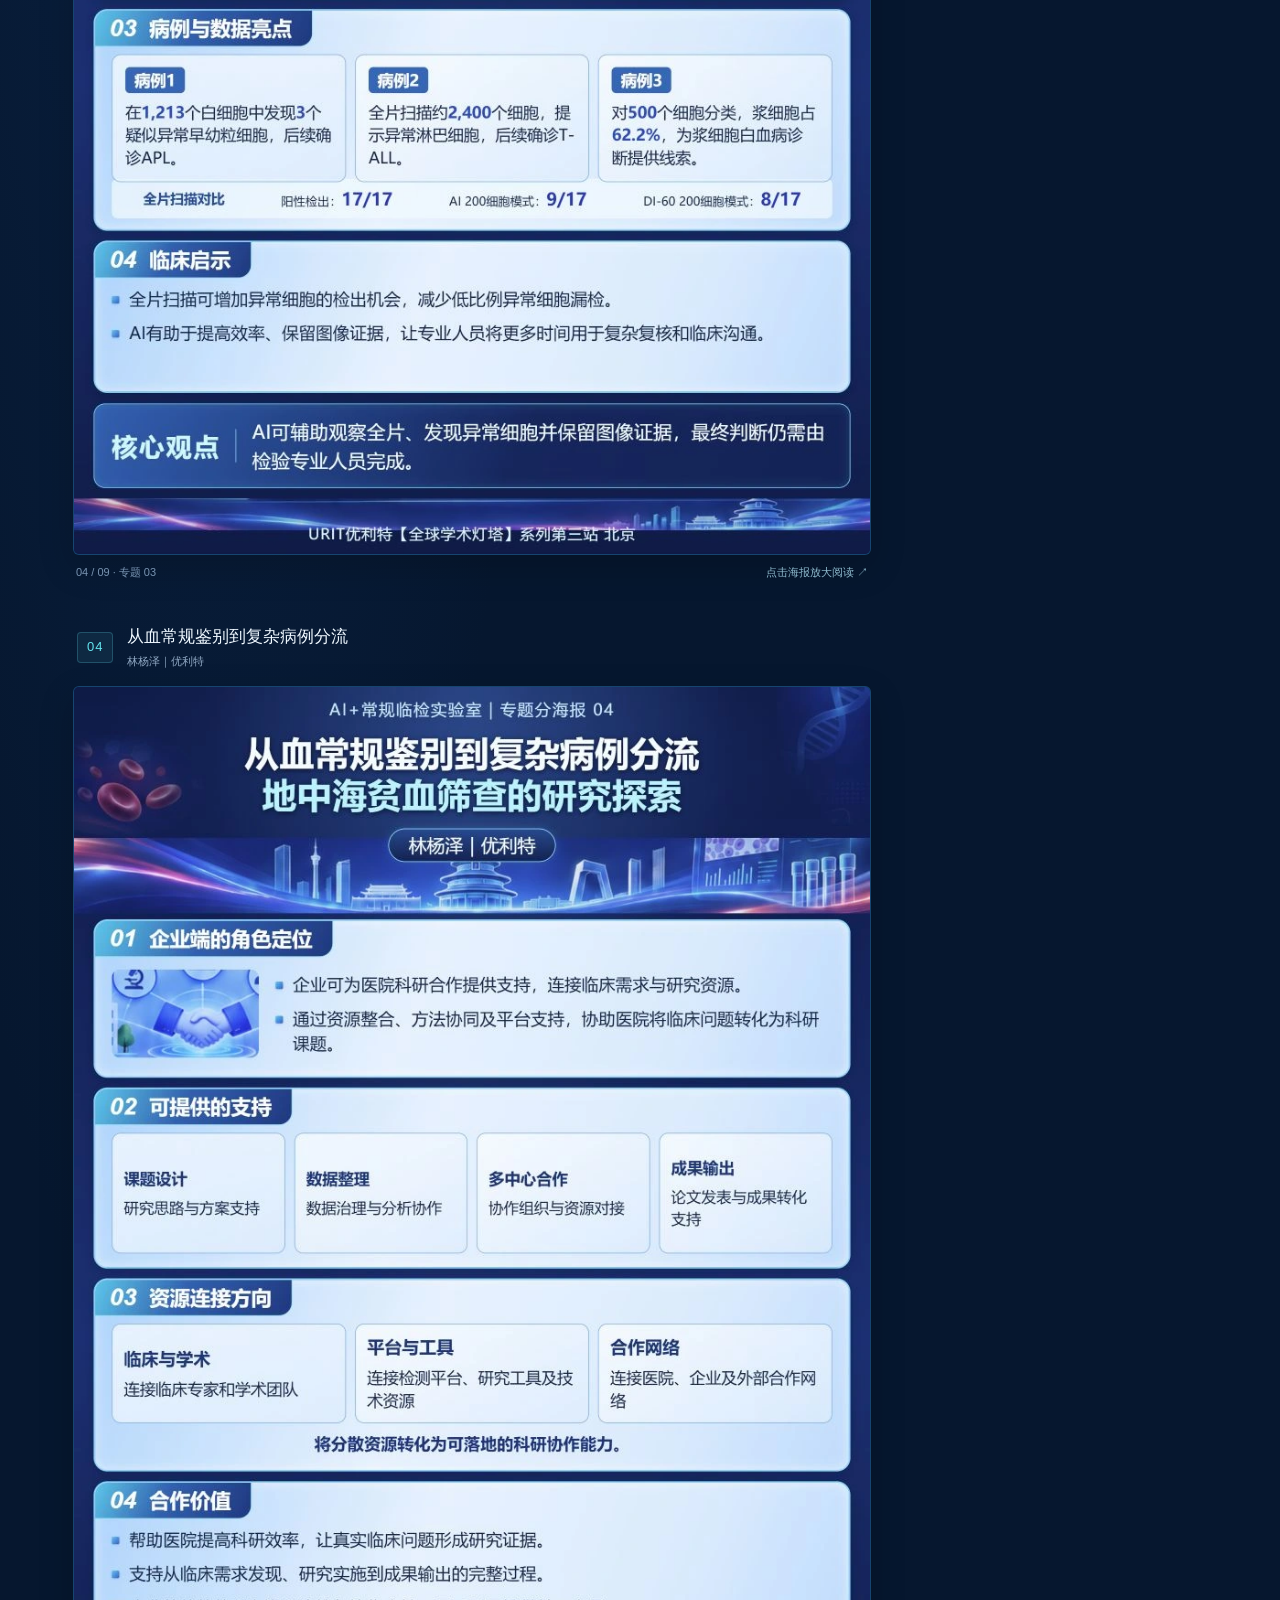
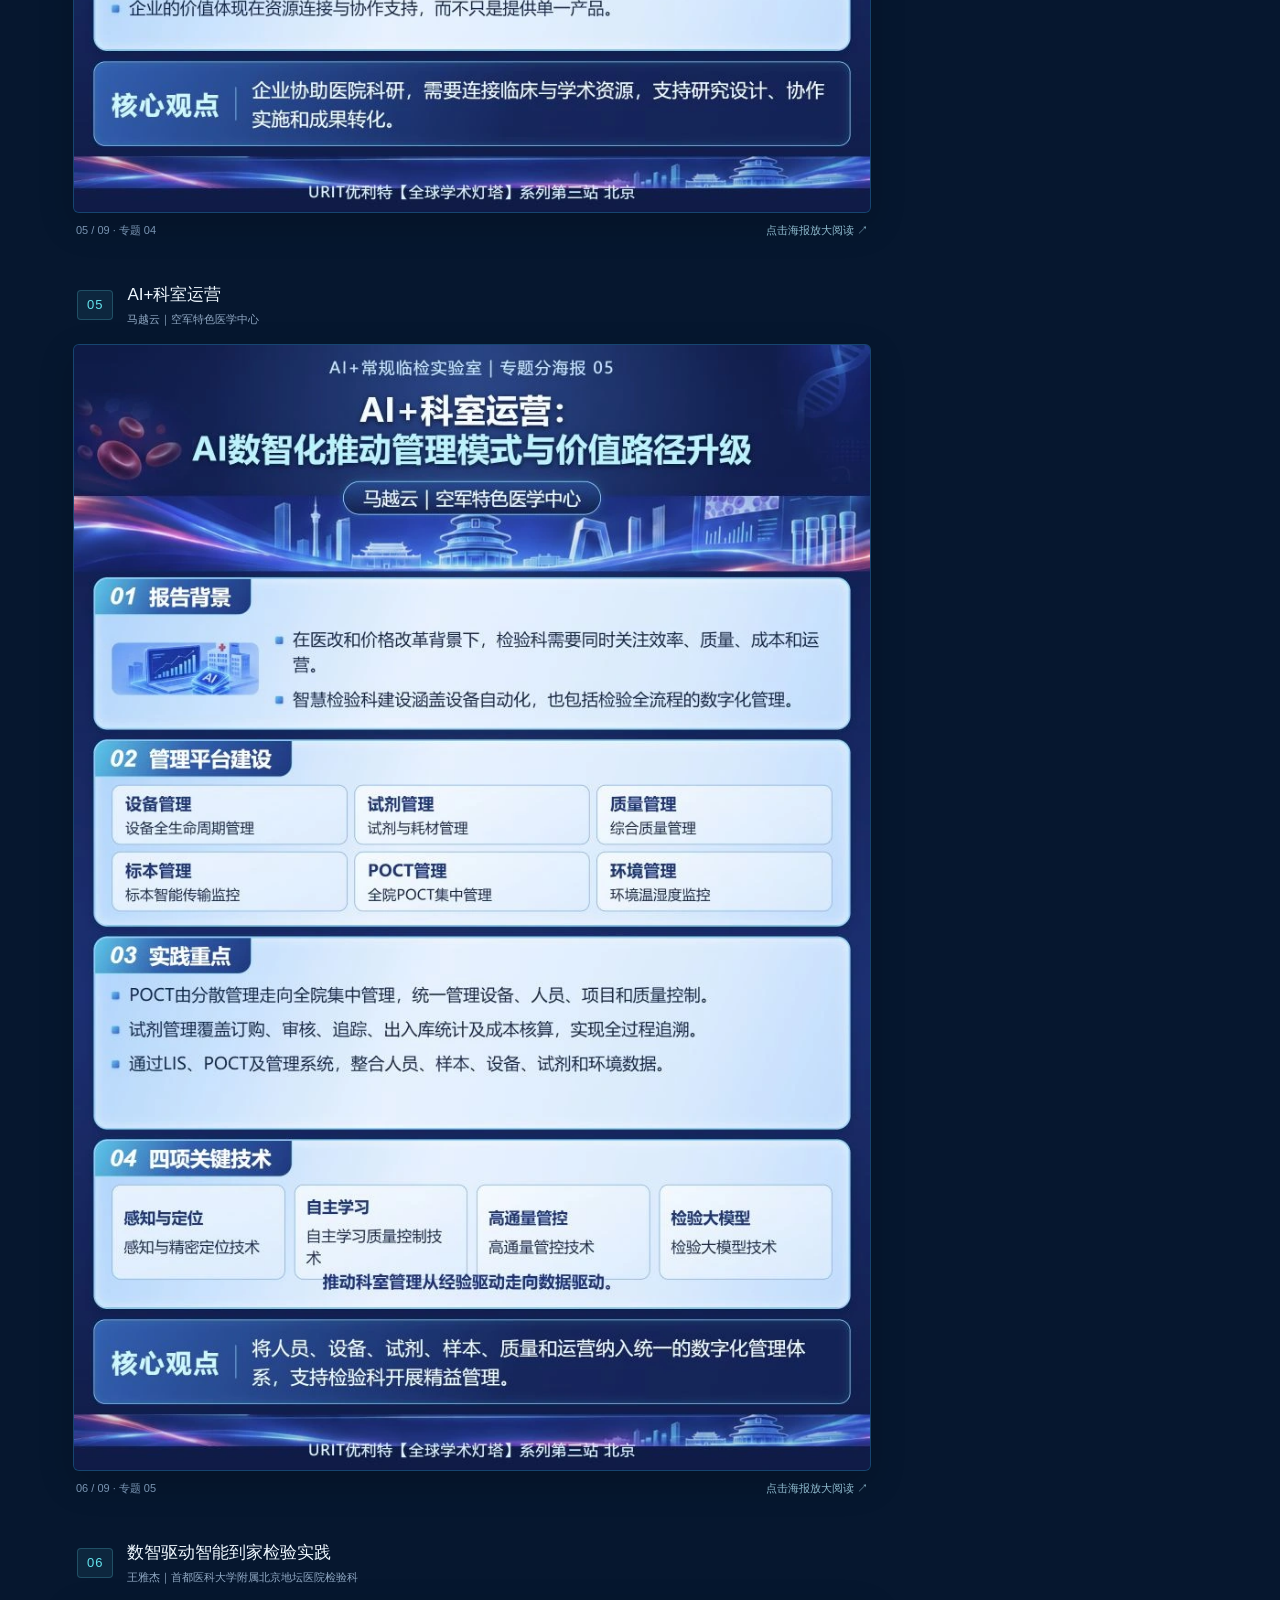
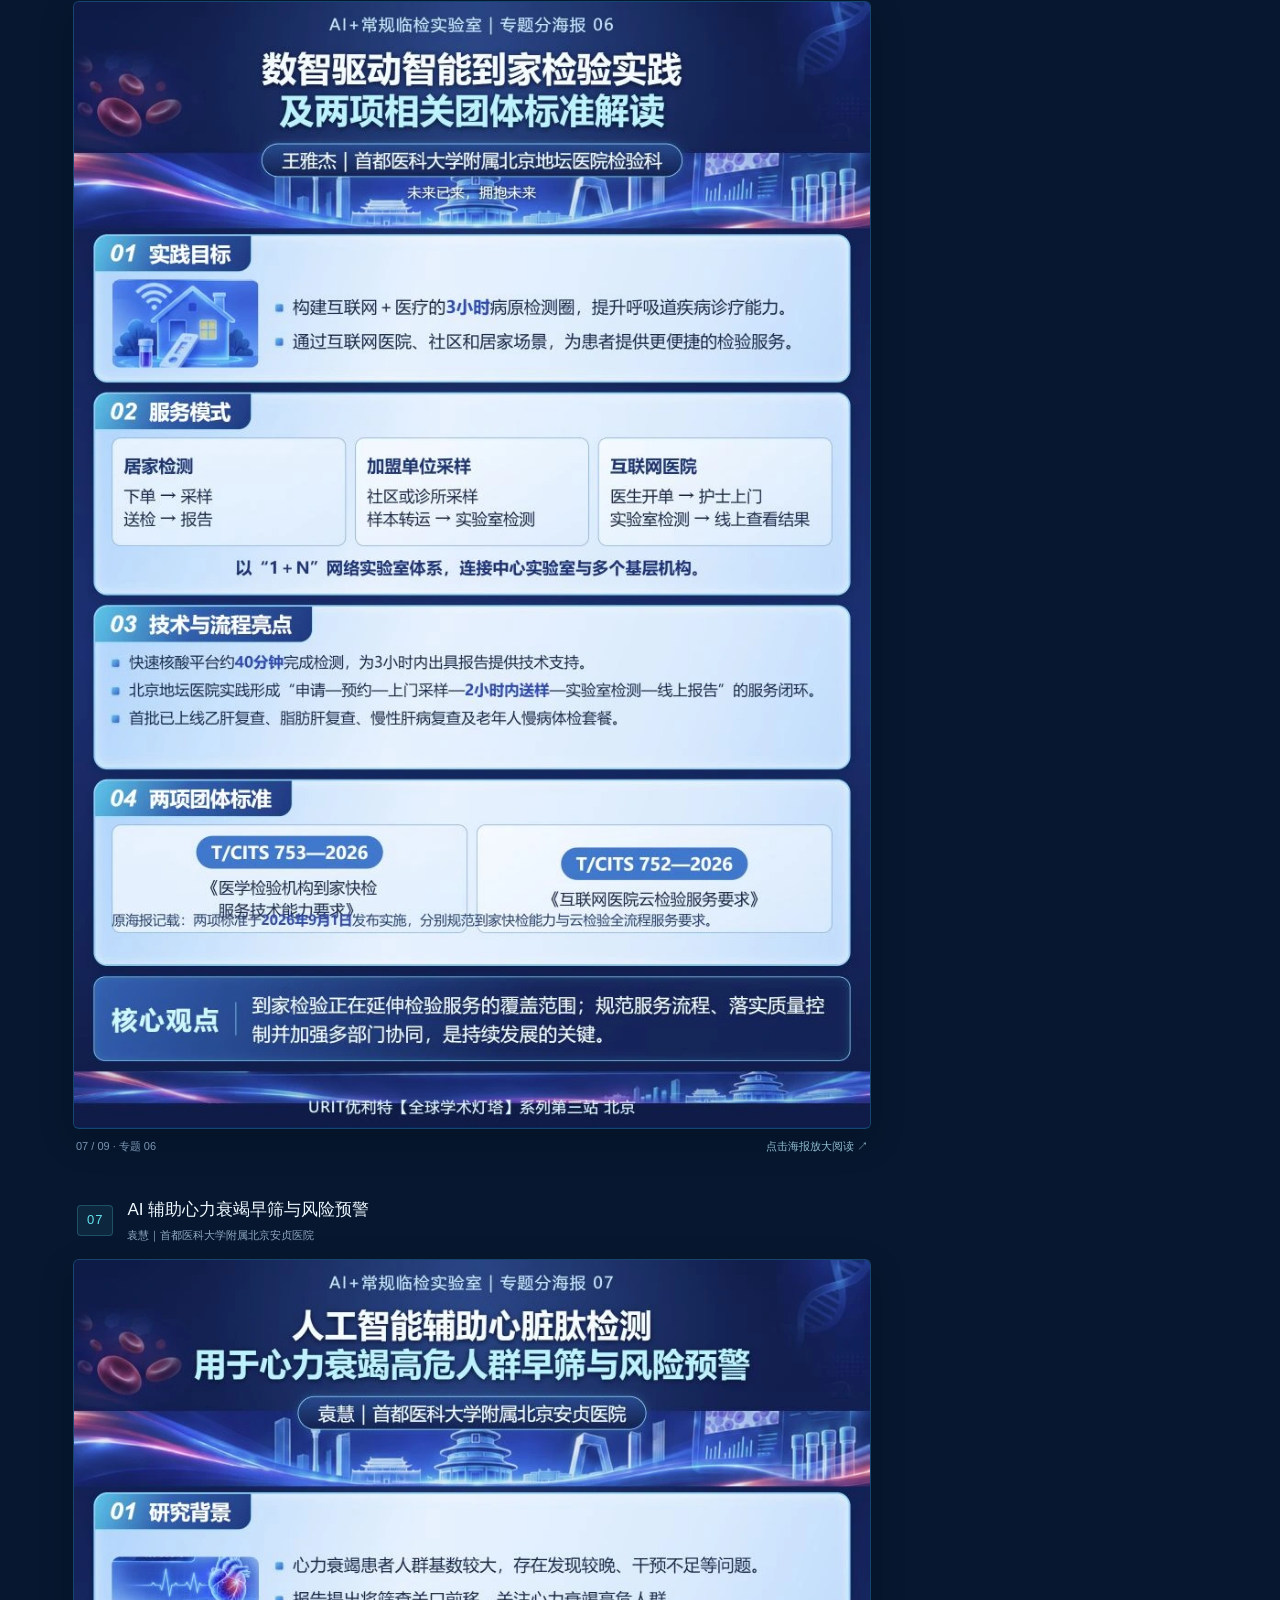
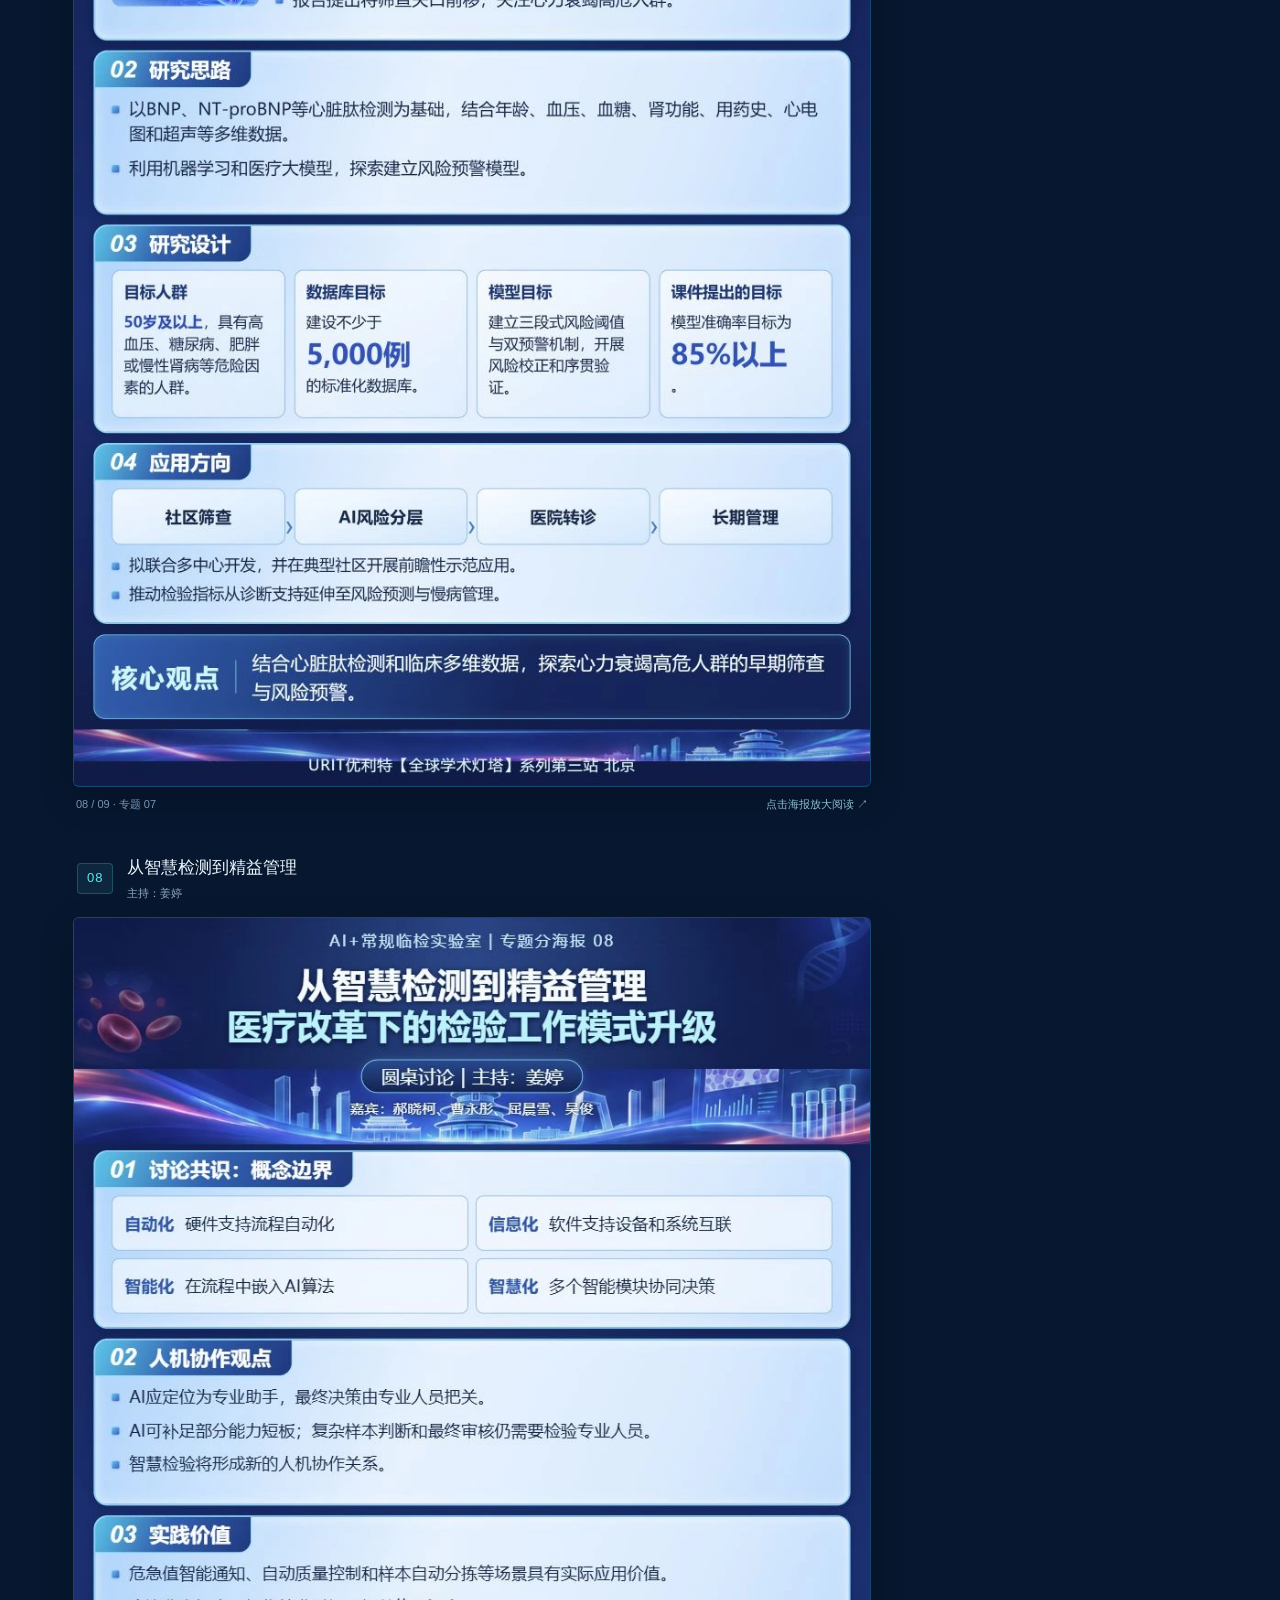
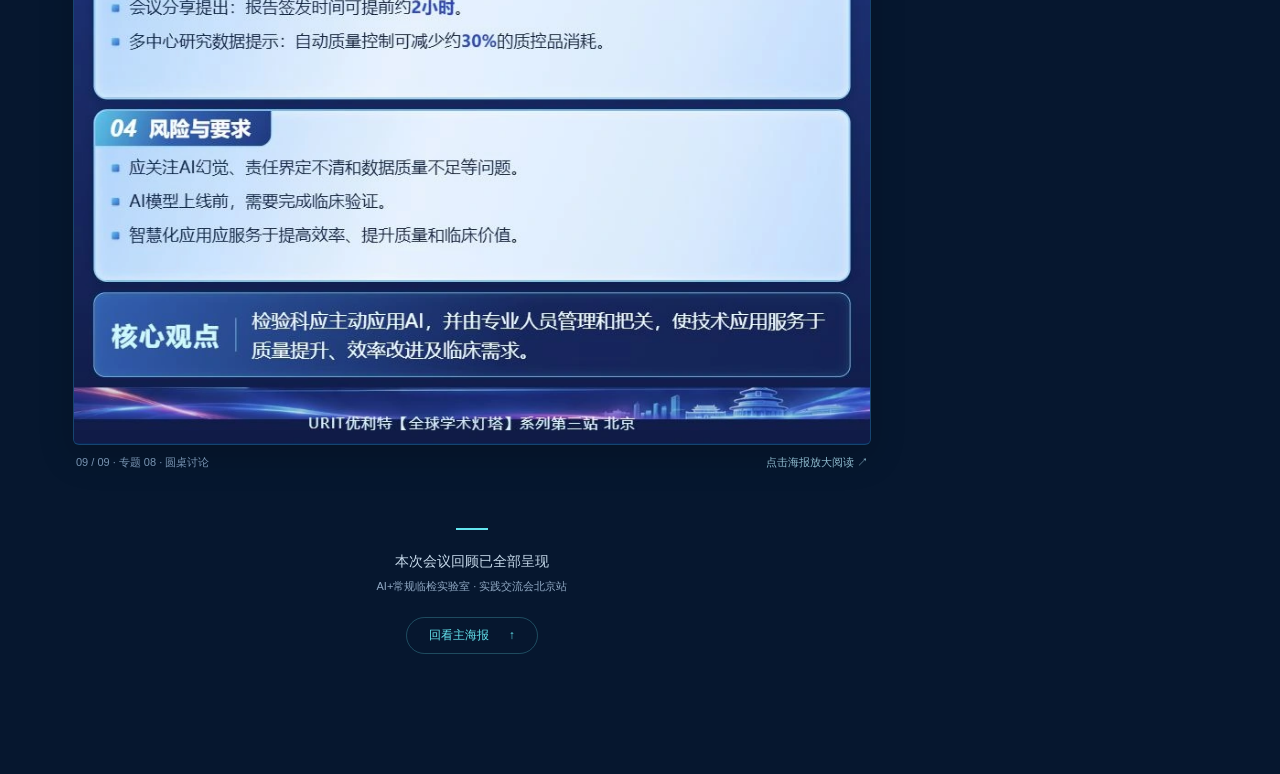
==== commit e4f7e06e: "Update Tian Gang poster footer to Beijing lighthouse series" ====
--- a/beijing-ai-lab-review/index.html
+++ b/beijing-ai-lab-review/index.html
@@ -16,7 +16,7 @@
   <link rel="icon" type="image/svg+xml" href="favicon.svg">
   <link rel="preload" as="image" href="1.webp" fetchpriority="high">
   <link rel="stylesheet" href="style.css?v=3">
-  <script src="app.js?v=3" defer></script>
+  <script src="app.js?v=4" defer></script>
 </head>
 <body>
   <a class="skip" href="#main">跳至会议内容</a>
@@ -34,7 +34,7 @@
         <div class="intro-meta"><span>2026.11.01 · 北京</span><i></i><span>主海报 + 8 个专题</span></div>
         <p class="intro-guide">先览会议主旨，再读专题前沿。<br class="mobile-break">向下滑动阅读，点击海报可放大。</p>
       </div>
-      <div id="posters"><section class="poster-section" id="poster-0" aria-labelledby="title-0"><div class="section-title"><span class="section-number">总览</span><div><h2 id="title-0">会议主旨总览</h2><small>实践交流会 · 北京站</small></div></div><button type="button" class="poster-button" data-page="0" aria-label="放大查看：会议主旨总览"><span class="poster-art"><img src="1.webp" alt="会议主海报：会议主旨总览，实践交流会 · 北京站" width="870" height="1230" fetchpriority="high" decoding="async"></span></button><p class="poster-caption"><span>01 / 09 · 会议主海报</span><span>点击海报放大阅读 ↗</span></p></section><section class="poster-section" id="poster-1" aria-labelledby="title-1"><div class="section-title"><span class="section-number">01</span><div><h2 id="title-1">重拾 AI+：概念定义与实践价值</h2><small>田刚｜华为</small></div></div><button type="button" class="poster-button" data-page="1" aria-label="放大查看：重拾 AI+：概念定义与实践价值"><span class="poster-art"><img src="1-1.webp" alt="专题 01：重拾 AI+：概念定义与实践价值，田刚｜华为" width="870" height="1230" loading="lazy" decoding="async"></span></button><p class="poster-caption"><span>02 / 09 · 专题 01</span><span>点击海报放大阅读 ↗</span></p></section><section class="poster-section" id="poster-2" aria-labelledby="title-2"><div class="section-title"><span class="section-number">02</span><div><h2 id="title-2">AI 赋能尿液检验</h2><small>王榕榕｜北京协和医院</small></div></div><button type="button" class="poster-button" data-page="2" aria-label="放大查看：AI 赋能尿液检验"><span class="poster-art"><img src="1-2.webp" alt="专题 02：AI 赋能尿液检验，王榕榕｜北京协和医院" width="870" height="1230" loading="lazy" decoding="async"></span></button><p class="poster-caption"><span>03 / 09 · 专题 02</span><span>点击海报放大阅读 ↗</span></p></section><section class="poster-section" id="poster-3" aria-labelledby="title-3"><div class="section-title"><span class="section-number">03</span><div><h2 id="title-3">AI+血液常规：血液分析与精准诊断</h2><small>沈军｜中日友好医院检验科</small></div></div><button type="button" class="poster-button" data-page="3" aria-label="放大查看：AI+血液常规：血液分析与精准诊断"><span class="poster-art"><img src="1-3.webp" alt="专题 03：AI+血液常规：血液分析与精准诊断，沈军｜中日友好医院检验科" width="870" height="1230" loading="lazy" decoding="async"></span></button><p class="poster-caption"><span>04 / 09 · 专题 03</span><span>点击海报放大阅读 ↗</span></p></section><section class="poster-section" id="poster-4" aria-labelledby="title-4"><div class="section-title"><span class="section-number">04</span><div><h2 id="title-4">从血常规鉴别到复杂病例分流</h2><small>林杨泽｜优利特</small></div></div><button type="button" class="poster-button" data-page="4" aria-label="放大查看：从血常规鉴别到复杂病例分流"><span class="poster-art"><img src="1-4.webp" alt="专题 04：从血常规鉴别到复杂病例分流，林杨泽｜优利特" width="870" height="1230" loading="lazy" decoding="async"></span></button><p class="poster-caption"><span>05 / 09 · 专题 04</span><span>点击海报放大阅读 ↗</span></p></section><section class="poster-section" id="poster-5" aria-labelledby="title-5"><div class="section-title"><span class="section-number">05</span><div><h2 id="title-5">AI+科室运营</h2><small>马越云｜空军特色医学中心</small></div></div><button type="button" class="poster-button" data-page="5" aria-label="放大查看：AI+科室运营"><span class="poster-art"><img src="1-5.webp" alt="专题 05：AI+科室运营，马越云｜空军特色医学中心" width="870" height="1230" loading="lazy" decoding="async"></span></button><p class="poster-caption"><span>06 / 09 · 专题 05</span><span>点击海报放大阅读 ↗</span></p></section><section class="poster-section" id="poster-6" aria-labelledby="title-6"><div class="section-title"><span class="section-number">06</span><div><h2 id="title-6">数智驱动智能到家检验实践</h2><small>王雅杰｜首都医科大学附属北京地坛医院检验科</small></div></div><button type="button" class="poster-button" data-page="6" aria-label="放大查看：数智驱动智能到家检验实践"><span class="poster-art"><img src="1-6.webp" alt="专题 06：数智驱动智能到家检验实践，王雅杰｜首都医科大学附属北京地坛医院检验科" width="870" height="1230" loading="lazy" decoding="async"></span></button><p class="poster-caption"><span>07 / 09 · 专题 06</span><span>点击海报放大阅读 ↗</span></p></section><section class="poster-section" id="poster-7" aria-labelledby="title-7"><div class="section-title"><span class="section-number">07</span><div><h2 id="title-7">AI 辅助心力衰竭早筛与风险预警</h2><small>袁慧｜首都医科大学附属北京安贞医院</small></div></div><button type="button" class="poster-button" data-page="7" aria-label="放大查看：AI 辅助心力衰竭早筛与风险预警"><span class="poster-art"><img src="1-7.webp" alt="专题 07：AI 辅助心力衰竭早筛与风险预警，袁慧｜首都医科大学附属北京安贞医院" width="870" height="1230" loading="lazy" decoding="async"></span></button><p class="poster-caption"><span>08 / 09 · 专题 07</span><span>点击海报放大阅读 ↗</span></p></section><section class="poster-section" id="poster-8" aria-labelledby="title-8"><div class="section-title"><span class="section-number">08</span><div><h2 id="title-8">从智慧检测到精益管理</h2><small>主持：姜婷</small></div></div><button type="button" class="poster-button" data-page="8" aria-label="放大查看：从智慧检测到精益管理"><span class="poster-art"><img src="1-8.webp" alt="专题 08 · 圆桌讨论：从智慧检测到精益管理，主持：姜婷" width="870" height="1230" loading="lazy" decoding="async"></span></button><p class="poster-caption"><span>09 / 09 · 专题 08 · 圆桌讨论</span><span>点击海报放大阅读 ↗</span></p></section></div>
+      <div id="posters"><section class="poster-section" id="poster-0" aria-labelledby="title-0"><div class="section-title"><span class="section-number">总览</span><div><h2 id="title-0">会议主旨总览</h2><small>实践交流会 · 北京站</small></div></div><button type="button" class="poster-button" data-page="0" aria-label="放大查看：会议主旨总览"><span class="poster-art"><img src="1.webp" alt="会议主海报：会议主旨总览，实践交流会 · 北京站" width="870" height="1230" fetchpriority="high" decoding="async"></span></button><p class="poster-caption"><span>01 / 09 · 会议主海报</span><span>点击海报放大阅读 ↗</span></p></section><section class="poster-section" id="poster-1" aria-labelledby="title-1"><div class="section-title"><span class="section-number">01</span><div><h2 id="title-1">重拾 AI+：概念定义与实践价值</h2><small>田刚｜华为</small></div></div><button type="button" class="poster-button" data-page="1" aria-label="放大查看：重拾 AI+：概念定义与实践价值"><span class="poster-art"><img src="1-1-footer-20261107.webp" alt="专题 01：重拾 AI+：概念定义与实践价值，田刚｜华为" width="870" height="1230" loading="lazy" decoding="async"></span></button><p class="poster-caption"><span>02 / 09 · 专题 01</span><span>点击海报放大阅读 ↗</span></p></section><section class="poster-section" id="poster-2" aria-labelledby="title-2"><div class="section-title"><span class="section-number">02</span><div><h2 id="title-2">AI 赋能尿液检验</h2><small>王榕榕｜北京协和医院</small></div></div><button type="button" class="poster-button" data-page="2" aria-label="放大查看：AI 赋能尿液检验"><span class="poster-art"><img src="1-2.webp" alt="专题 02：AI 赋能尿液检验，王榕榕｜北京协和医院" width="870" height="1230" loading="lazy" decoding="async"></span></button><p class="poster-caption"><span>03 / 09 · 专题 02</span><span>点击海报放大阅读 ↗</span></p></section><section class="poster-section" id="poster-3" aria-labelledby="title-3"><div class="section-title"><span class="section-number">03</span><div><h2 id="title-3">AI+血液常规：血液分析与精准诊断</h2><small>沈军｜中日友好医院检验科</small></div></div><button type="button" class="poster-button" data-page="3" aria-label="放大查看：AI+血液常规：血液分析与精准诊断"><span class="poster-art"><img src="1-3.webp" alt="专题 03：AI+血液常规：血液分析与精准诊断，沈军｜中日友好医院检验科" width="870" height="1230" loading="lazy" decoding="async"></span></button><p class="poster-caption"><span>04 / 09 · 专题 03</span><span>点击海报放大阅读 ↗</span></p></section><section class="poster-section" id="poster-4" aria-labelledby="title-4"><div class="section-title"><span class="section-number">04</span><div><h2 id="title-4">从血常规鉴别到复杂病例分流</h2><small>林杨泽｜优利特</small></div></div><button type="button" class="poster-button" data-page="4" aria-label="放大查看：从血常规鉴别到复杂病例分流"><span class="poster-art"><img src="1-4.webp" alt="专题 04：从血常规鉴别到复杂病例分流，林杨泽｜优利特" width="870" height="1230" loading="lazy" decoding="async"></span></button><p class="poster-caption"><span>05 / 09 · 专题 04</span><span>点击海报放大阅读 ↗</span></p></section><section class="poster-section" id="poster-5" aria-labelledby="title-5"><div class="section-title"><span class="section-number">05</span><div><h2 id="title-5">AI+科室运营</h2><small>马越云｜空军特色医学中心</small></div></div><button type="button" class="poster-button" data-page="5" aria-label="放大查看：AI+科室运营"><span class="poster-art"><img src="1-5.webp" alt="专题 05：AI+科室运营，马越云｜空军特色医学中心" width="870" height="1230" loading="lazy" decoding="async"></span></button><p class="poster-caption"><span>06 / 09 · 专题 05</span><span>点击海报放大阅读 ↗</span></p></section><section class="poster-section" id="poster-6" aria-labelledby="title-6"><div class="section-title"><span class="section-number">06</span><div><h2 id="title-6">数智驱动智能到家检验实践</h2><small>王雅杰｜首都医科大学附属北京地坛医院检验科</small></div></div><button type="button" class="poster-button" data-page="6" aria-label="放大查看：数智驱动智能到家检验实践"><span class="poster-art"><img src="1-6.webp" alt="专题 06：数智驱动智能到家检验实践，王雅杰｜首都医科大学附属北京地坛医院检验科" width="870" height="1230" loading="lazy" decoding="async"></span></button><p class="poster-caption"><span>07 / 09 · 专题 06</span><span>点击海报放大阅读 ↗</span></p></section><section class="poster-section" id="poster-7" aria-labelledby="title-7"><div class="section-title"><span class="section-number">07</span><div><h2 id="title-7">AI 辅助心力衰竭早筛与风险预警</h2><small>袁慧｜首都医科大学附属北京安贞医院</small></div></div><button type="button" class="poster-button" data-page="7" aria-label="放大查看：AI 辅助心力衰竭早筛与风险预警"><span class="poster-art"><img src="1-7.webp" alt="专题 07：AI 辅助心力衰竭早筛与风险预警，袁慧｜首都医科大学附属北京安贞医院" width="870" height="1230" loading="lazy" decoding="async"></span></button><p class="poster-caption"><span>08 / 09 · 专题 07</span><span>点击海报放大阅读 ↗</span></p></section><section class="poster-section" id="poster-8" aria-labelledby="title-8"><div class="section-title"><span class="section-number">08</span><div><h2 id="title-8">从智慧检测到精益管理</h2><small>主持：姜婷</small></div></div><button type="button" class="poster-button" data-page="8" aria-label="放大查看：从智慧检测到精益管理"><span class="poster-art"><img src="1-8.webp" alt="专题 08 · 圆桌讨论：从智慧检测到精益管理，主持：姜婷" width="870" height="1230" loading="lazy" decoding="async"></span></button><p class="poster-caption"><span>09 / 09 · 专题 08 · 圆桌讨论</span><span>点击海报放大阅读 ↗</span></p></section></div>
       <footer class="endnote"><span class="end-line"></span><p>本次会议回顾已全部呈现</p><span>AI+常规临检实验室 · 实践交流会北京站</span><button type="button" id="back-top">回看主海报 <span aria-hidden="true">↑</span></button></footer>
     </main>
     <aside class="desktop-toc" aria-label="会议目录"><div class="toc-inner"><p class="toc-eyebrow">阅读目录</p><h2>会议主旨与专题前沿</h2><nav id="desktop-links"></nav><div class="toc-note"><span>01 — 09</span><p>主海报总览<br>八个专题依次展开</p></div></div></aside>
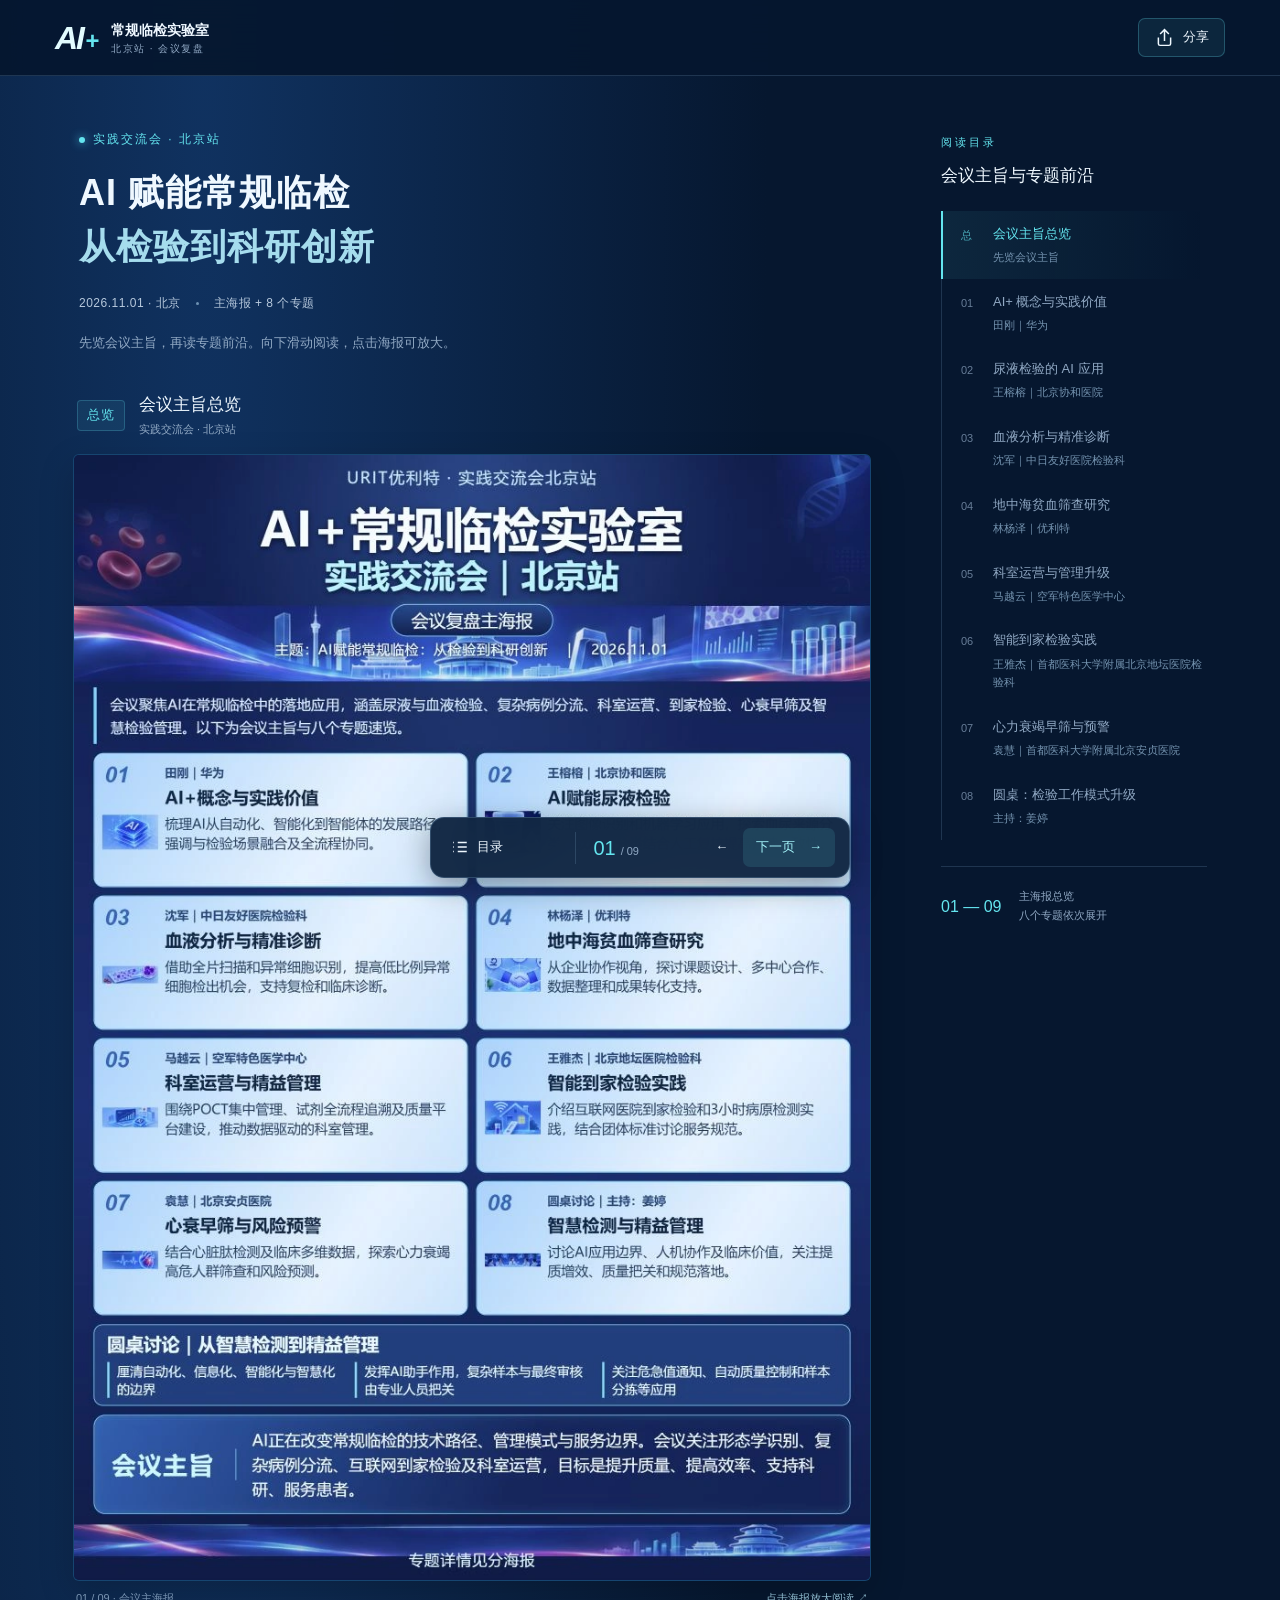
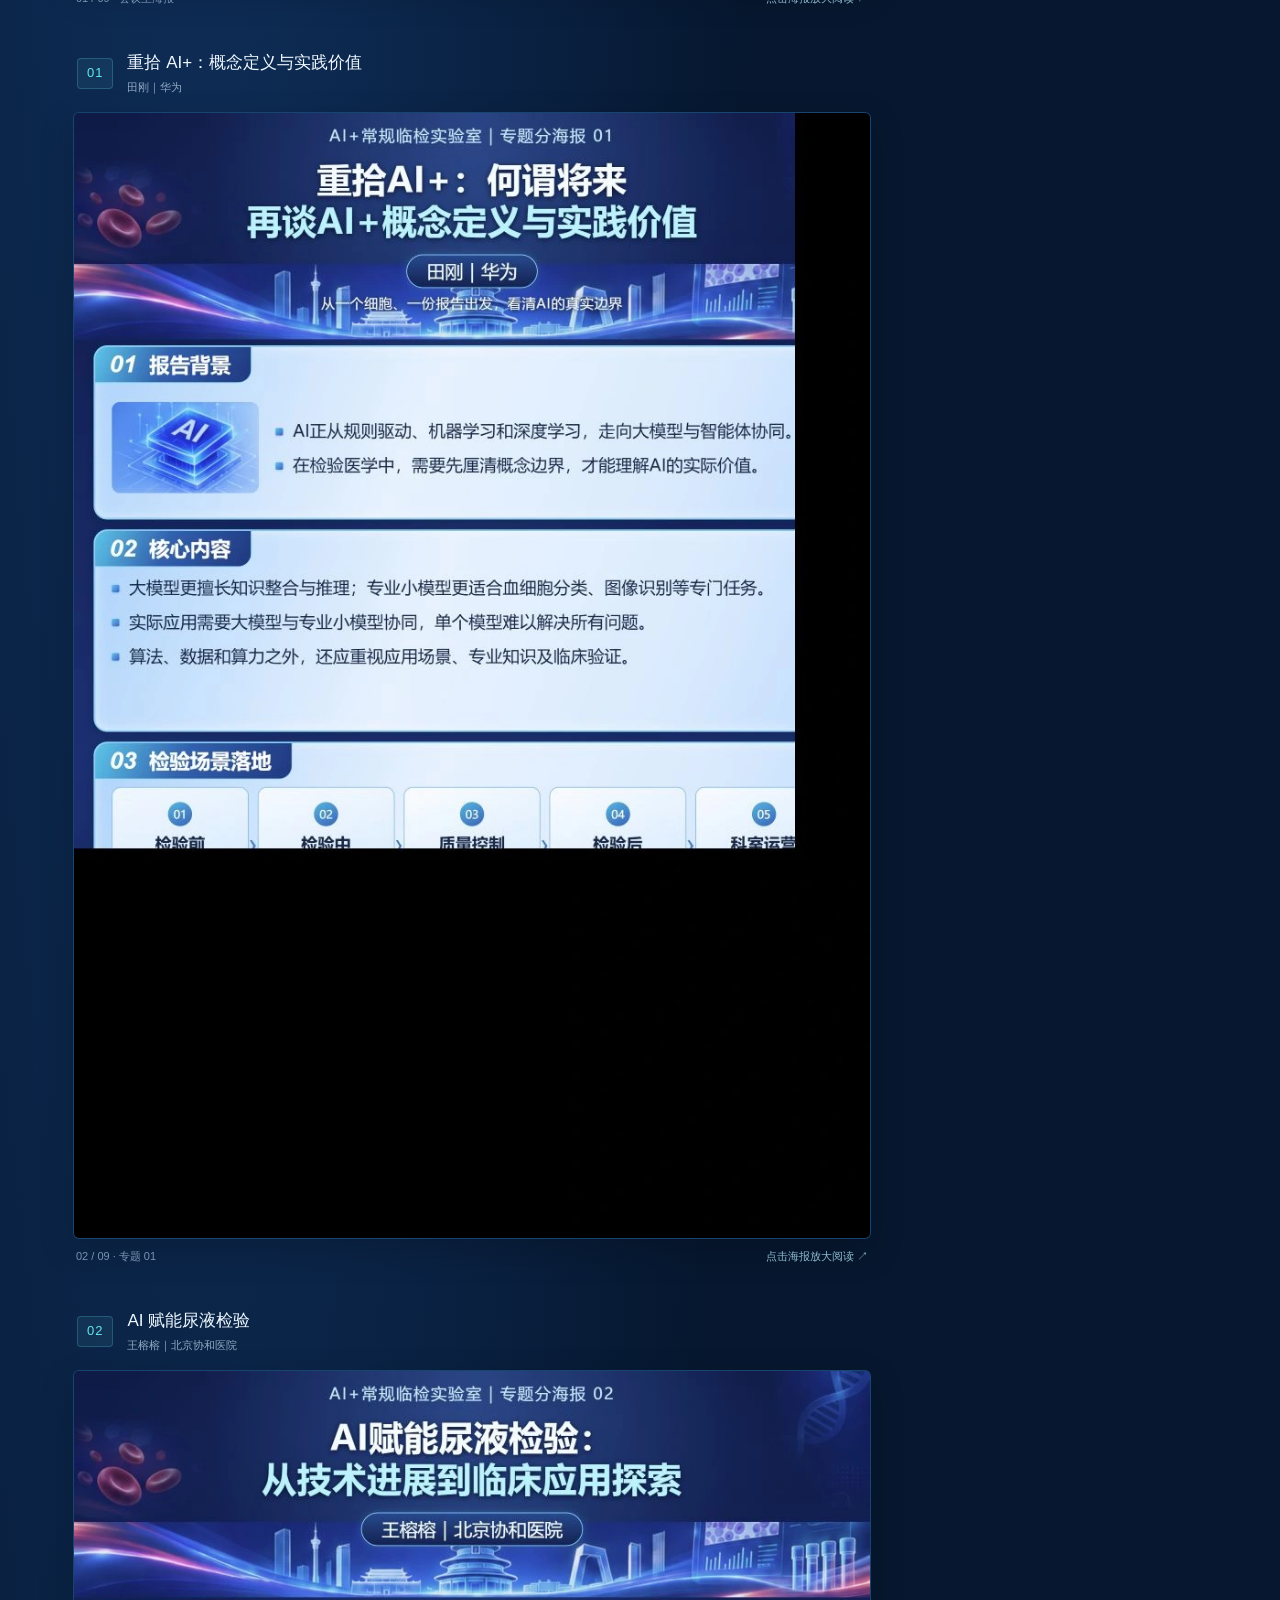
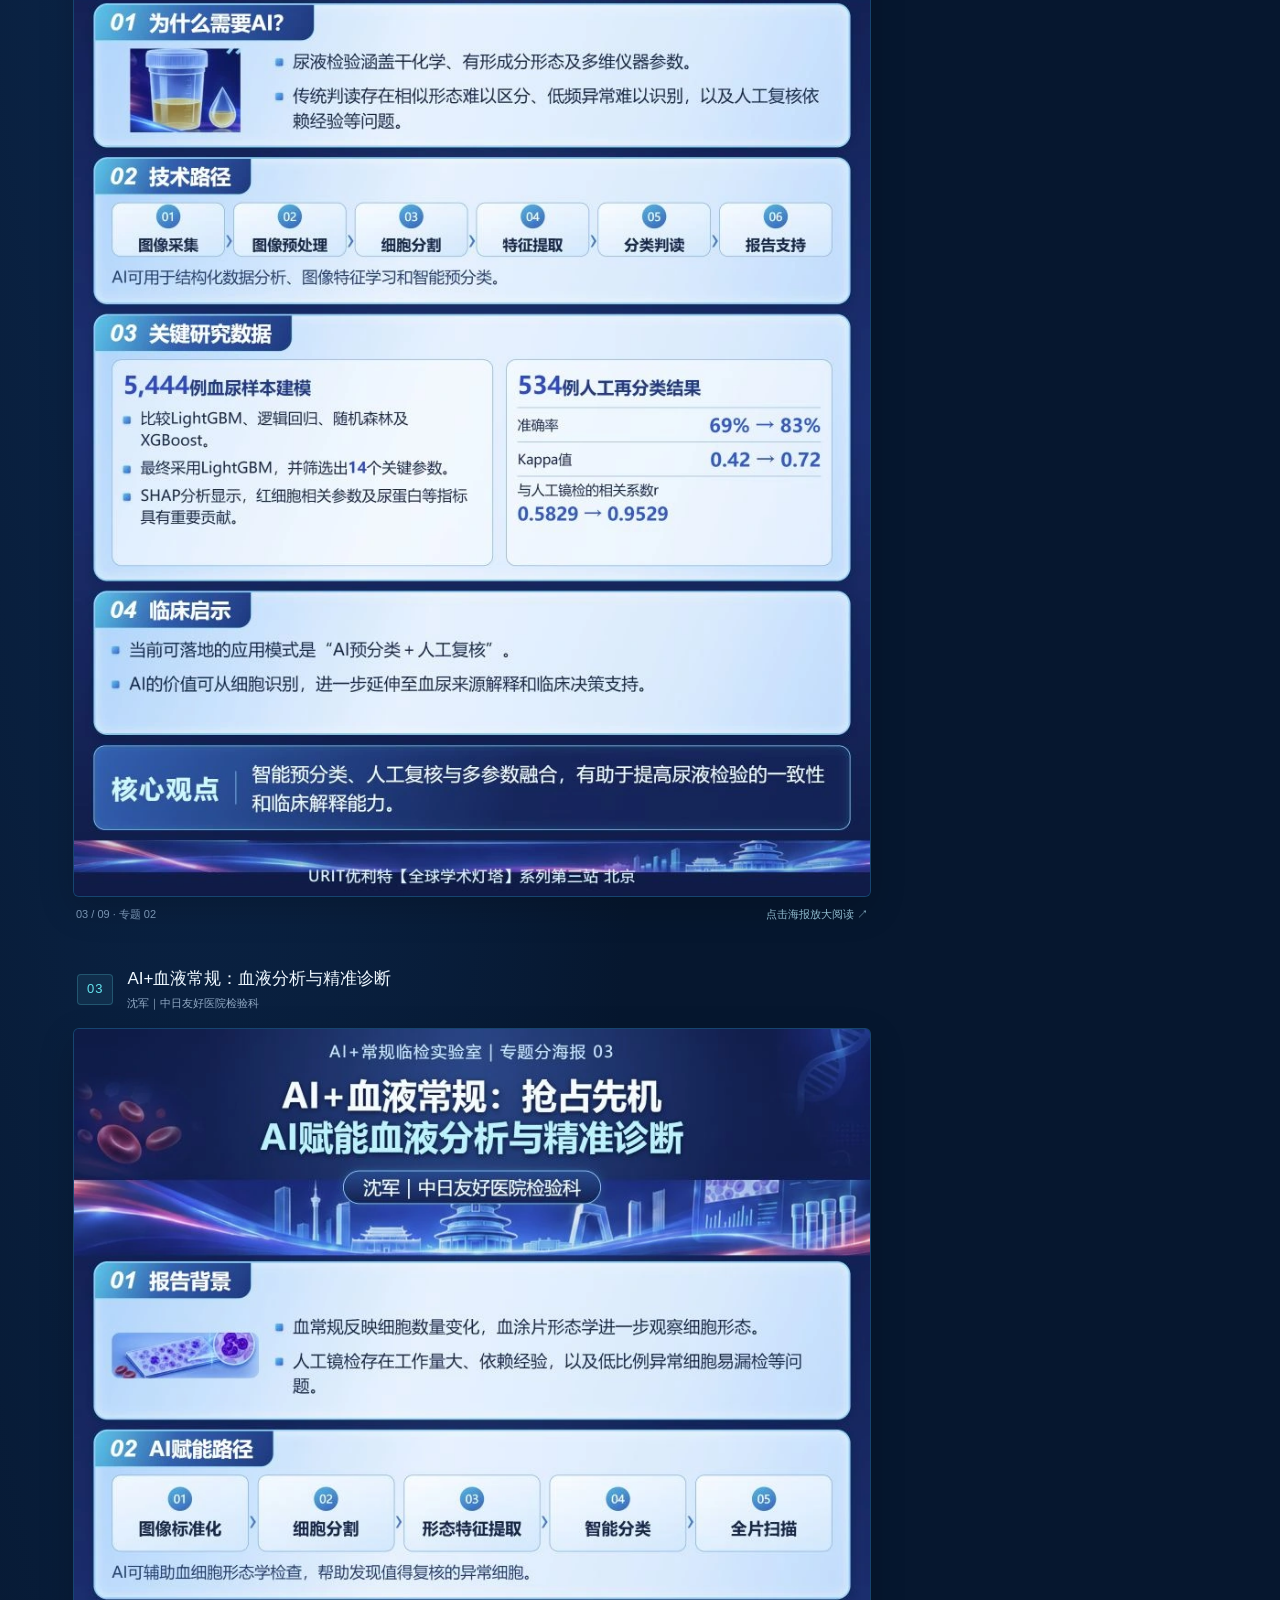
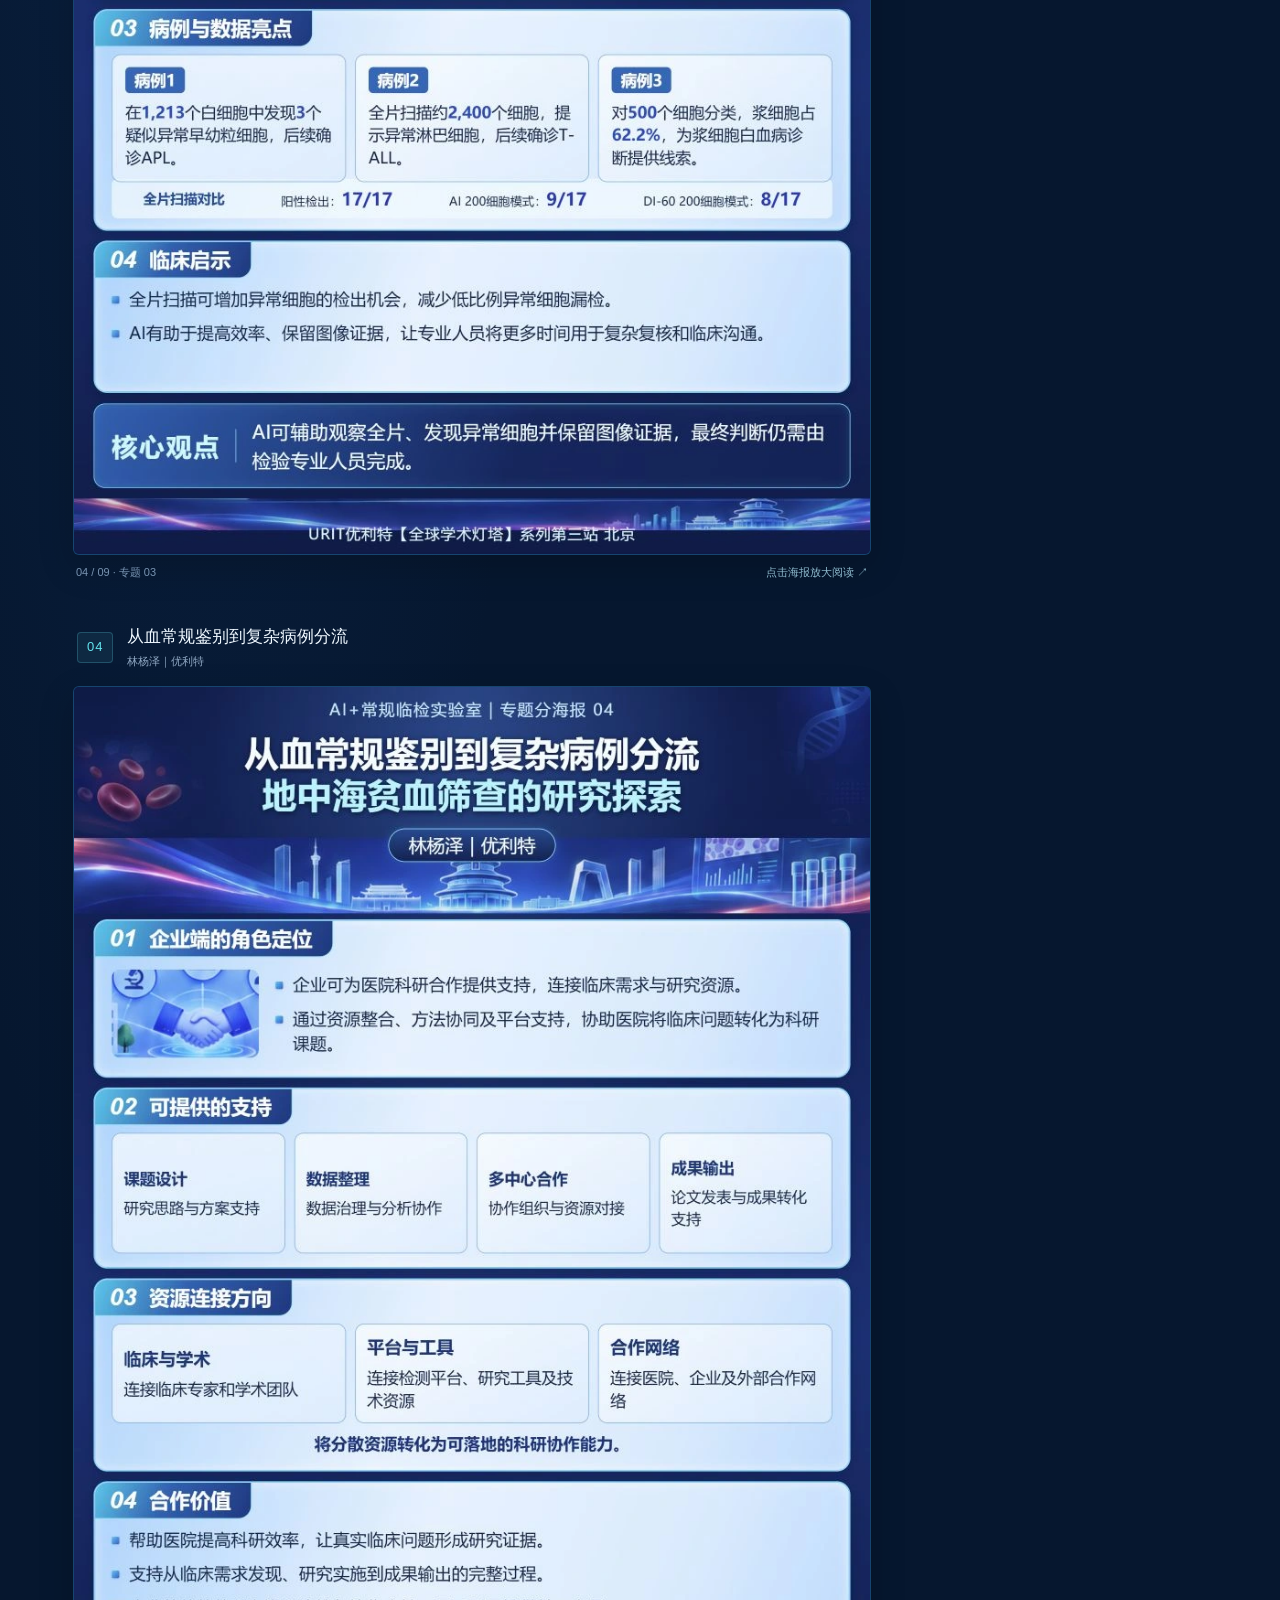
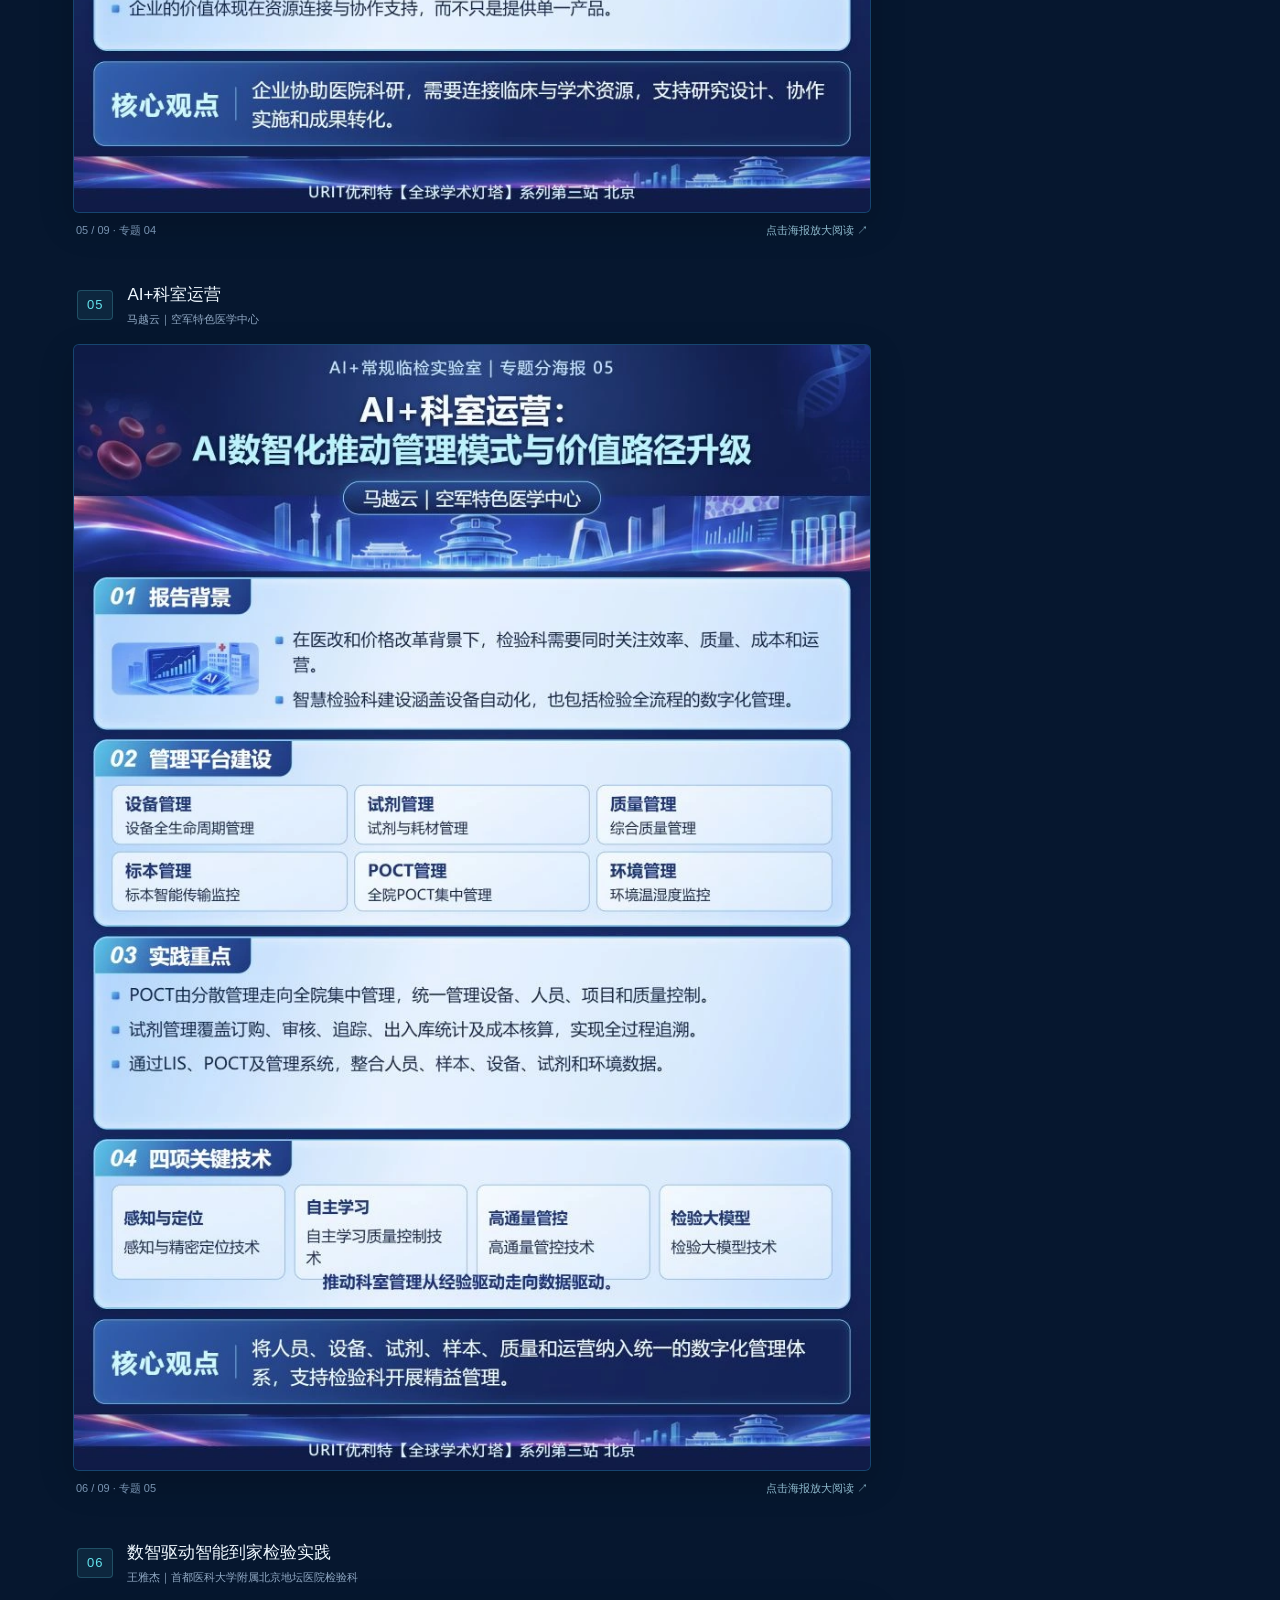
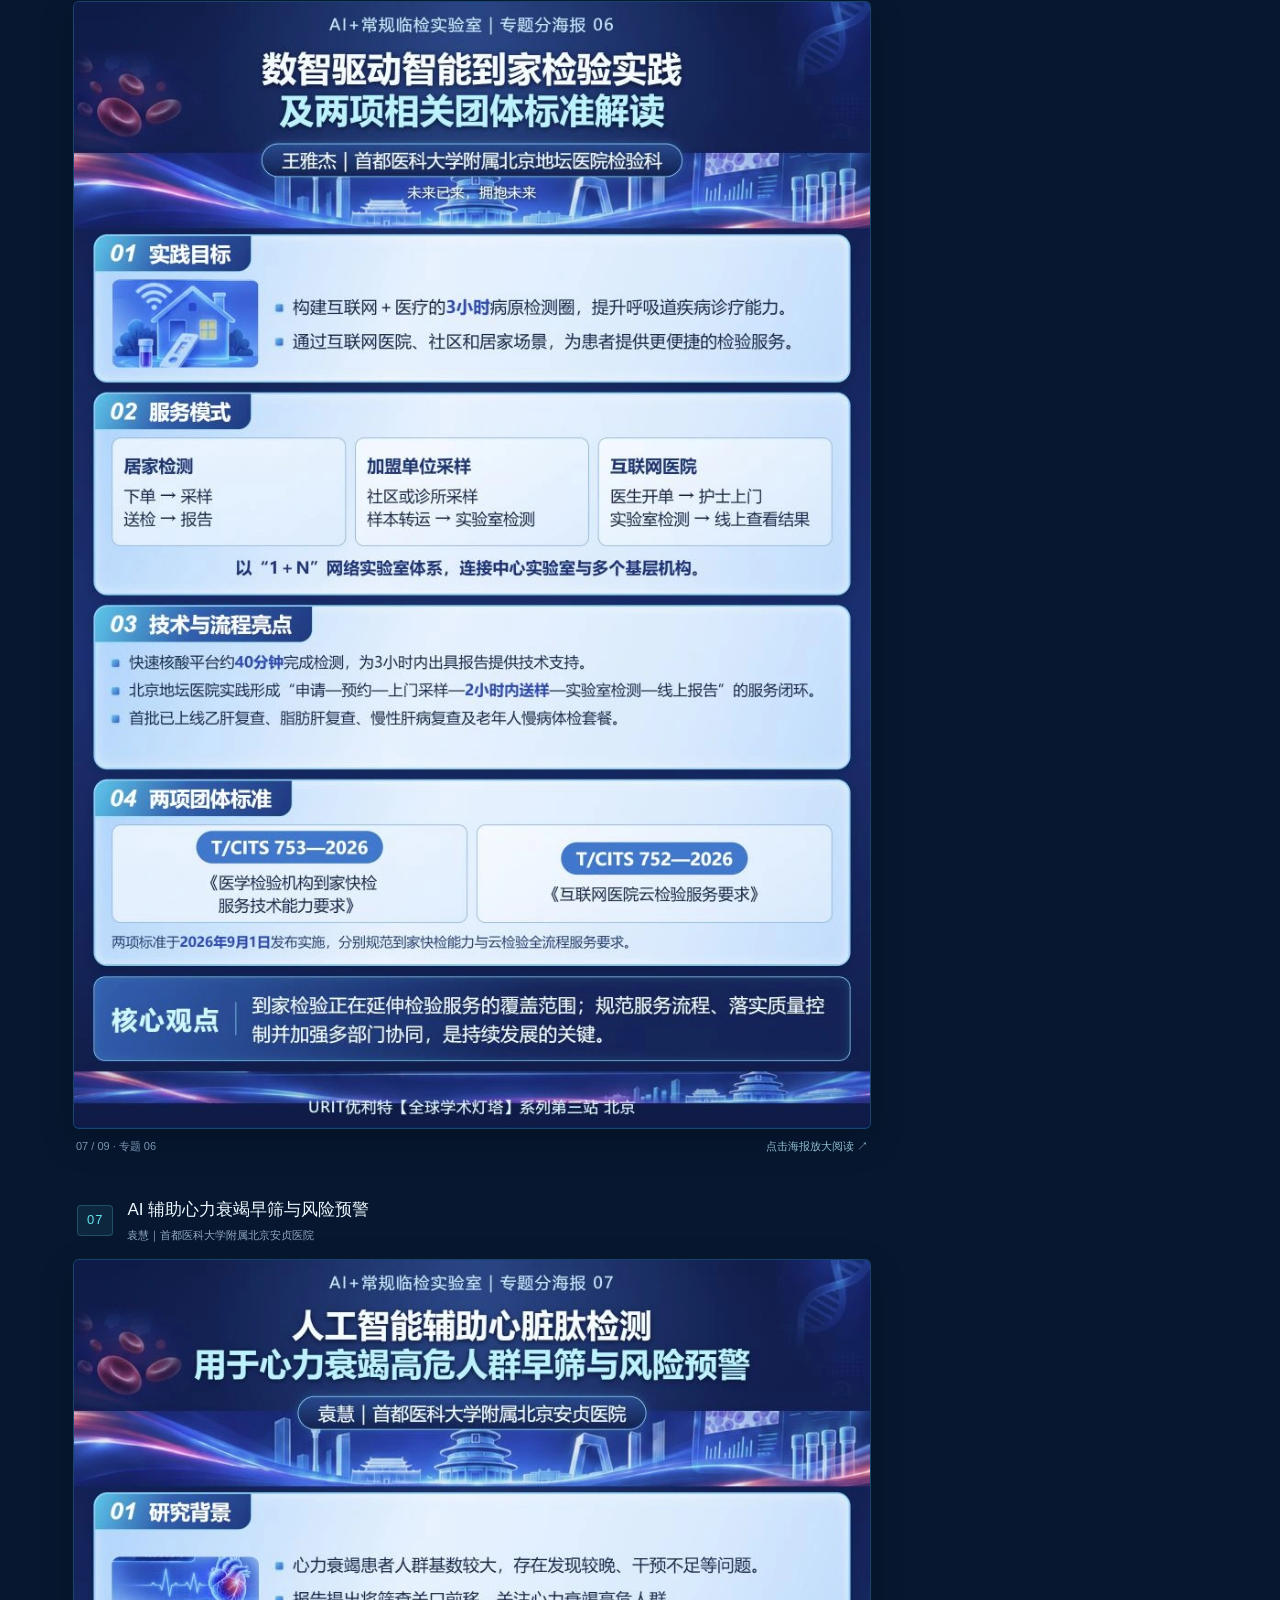
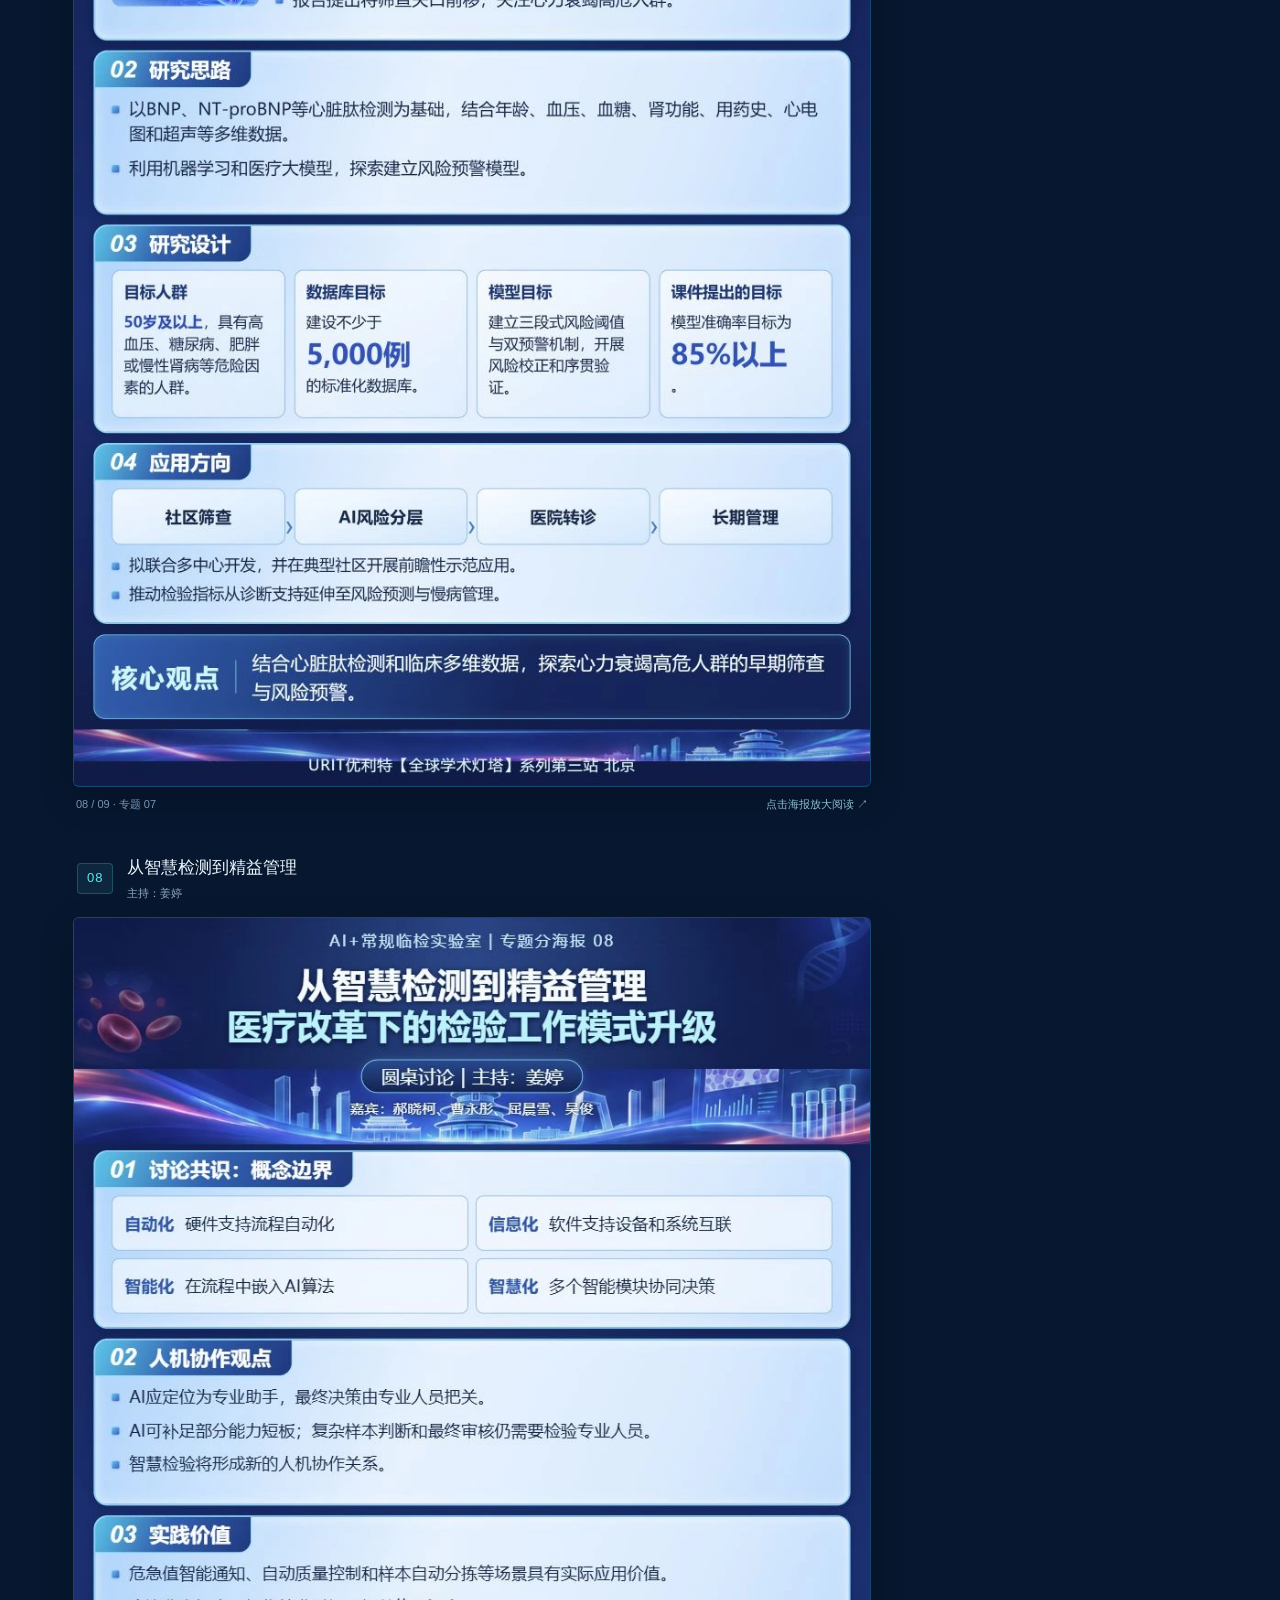
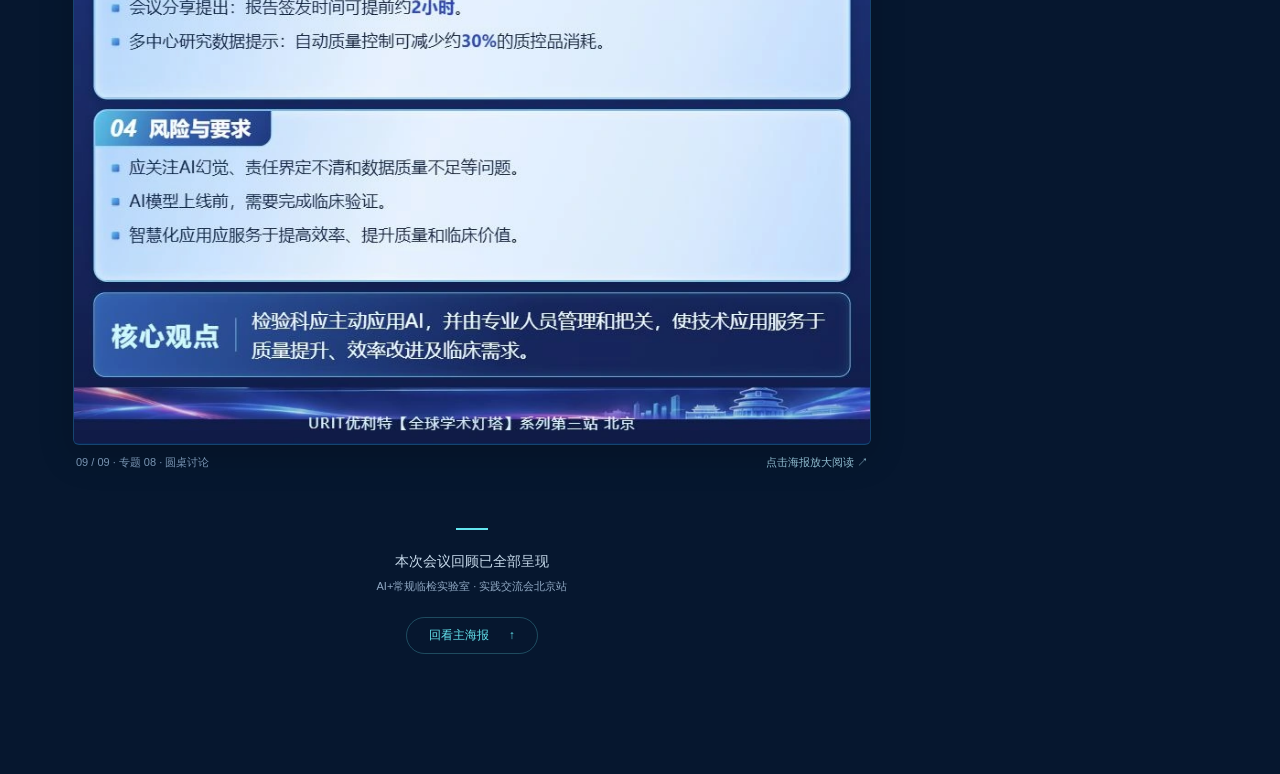
==== commit 1af17deb: "Fix standards note overlap and match Tian Gang footer size" ====
--- a/beijing-ai-lab-review/index.html
+++ b/beijing-ai-lab-review/index.html
@@ -16,7 +16,7 @@
   <link rel="icon" type="image/svg+xml" href="favicon.svg">
   <link rel="preload" as="image" href="1.webp" fetchpriority="high">
   <link rel="stylesheet" href="style.css?v=3">
-  <script src="app.js?v=4" defer></script>
+  <script src="app.js?v=6" defer></script>
 </head>
 <body>
   <a class="skip" href="#main">跳至会议内容</a>
@@ -34,7 +34,7 @@
         <div class="intro-meta"><span>2026.11.01 · 北京</span><i></i><span>主海报 + 8 个专题</span></div>
         <p class="intro-guide">先览会议主旨，再读专题前沿。<br class="mobile-break">向下滑动阅读，点击海报可放大。</p>
       </div>
-      <div id="posters"><section class="poster-section" id="poster-0" aria-labelledby="title-0"><div class="section-title"><span class="section-number">总览</span><div><h2 id="title-0">会议主旨总览</h2><small>实践交流会 · 北京站</small></div></div><button type="button" class="poster-button" data-page="0" aria-label="放大查看：会议主旨总览"><span class="poster-art"><img src="1.webp" alt="会议主海报：会议主旨总览，实践交流会 · 北京站" width="870" height="1230" fetchpriority="high" decoding="async"></span></button><p class="poster-caption"><span>01 / 09 · 会议主海报</span><span>点击海报放大阅读 ↗</span></p></section><section class="poster-section" id="poster-1" aria-labelledby="title-1"><div class="section-title"><span class="section-number">01</span><div><h2 id="title-1">重拾 AI+：概念定义与实践价值</h2><small>田刚｜华为</small></div></div><button type="button" class="poster-button" data-page="1" aria-label="放大查看：重拾 AI+：概念定义与实践价值"><span class="poster-art"><img src="1-1-footer-20261107.webp" alt="专题 01：重拾 AI+：概念定义与实践价值，田刚｜华为" width="870" height="1230" loading="lazy" decoding="async"></span></button><p class="poster-caption"><span>02 / 09 · 专题 01</span><span>点击海报放大阅读 ↗</span></p></section><section class="poster-section" id="poster-2" aria-labelledby="title-2"><div class="section-title"><span class="section-number">02</span><div><h2 id="title-2">AI 赋能尿液检验</h2><small>王榕榕｜北京协和医院</small></div></div><button type="button" class="poster-button" data-page="2" aria-label="放大查看：AI 赋能尿液检验"><span class="poster-art"><img src="1-2.webp" alt="专题 02：AI 赋能尿液检验，王榕榕｜北京协和医院" width="870" height="1230" loading="lazy" decoding="async"></span></button><p class="poster-caption"><span>03 / 09 · 专题 02</span><span>点击海报放大阅读 ↗</span></p></section><section class="poster-section" id="poster-3" aria-labelledby="title-3"><div class="section-title"><span class="section-number">03</span><div><h2 id="title-3">AI+血液常规：血液分析与精准诊断</h2><small>沈军｜中日友好医院检验科</small></div></div><button type="button" class="poster-button" data-page="3" aria-label="放大查看：AI+血液常规：血液分析与精准诊断"><span class="poster-art"><img src="1-3.webp" alt="专题 03：AI+血液常规：血液分析与精准诊断，沈军｜中日友好医院检验科" width="870" height="1230" loading="lazy" decoding="async"></span></button><p class="poster-caption"><span>04 / 09 · 专题 03</span><span>点击海报放大阅读 ↗</span></p></section><section class="poster-section" id="poster-4" aria-labelledby="title-4"><div class="section-title"><span class="section-number">04</span><div><h2 id="title-4">从血常规鉴别到复杂病例分流</h2><small>林杨泽｜优利特</small></div></div><button type="button" class="poster-button" data-page="4" aria-label="放大查看：从血常规鉴别到复杂病例分流"><span class="poster-art"><img src="1-4.webp" alt="专题 04：从血常规鉴别到复杂病例分流，林杨泽｜优利特" width="870" height="1230" loading="lazy" decoding="async"></span></button><p class="poster-caption"><span>05 / 09 · 专题 04</span><span>点击海报放大阅读 ↗</span></p></section><section class="poster-section" id="poster-5" aria-labelledby="title-5"><div class="section-title"><span class="section-number">05</span><div><h2 id="title-5">AI+科室运营</h2><small>马越云｜空军特色医学中心</small></div></div><button type="button" class="poster-button" data-page="5" aria-label="放大查看：AI+科室运营"><span class="poster-art"><img src="1-5.webp" alt="专题 05：AI+科室运营，马越云｜空军特色医学中心" width="870" height="1230" loading="lazy" decoding="async"></span></button><p class="poster-caption"><span>06 / 09 · 专题 05</span><span>点击海报放大阅读 ↗</span></p></section><section class="poster-section" id="poster-6" aria-labelledby="title-6"><div class="section-title"><span class="section-number">06</span><div><h2 id="title-6">数智驱动智能到家检验实践</h2><small>王雅杰｜首都医科大学附属北京地坛医院检验科</small></div></div><button type="button" class="poster-button" data-page="6" aria-label="放大查看：数智驱动智能到家检验实践"><span class="poster-art"><img src="1-6.webp" alt="专题 06：数智驱动智能到家检验实践，王雅杰｜首都医科大学附属北京地坛医院检验科" width="870" height="1230" loading="lazy" decoding="async"></span></button><p class="poster-caption"><span>07 / 09 · 专题 06</span><span>点击海报放大阅读 ↗</span></p></section><section class="poster-section" id="poster-7" aria-labelledby="title-7"><div class="section-title"><span class="section-number">07</span><div><h2 id="title-7">AI 辅助心力衰竭早筛与风险预警</h2><small>袁慧｜首都医科大学附属北京安贞医院</small></div></div><button type="button" class="poster-button" data-page="7" aria-label="放大查看：AI 辅助心力衰竭早筛与风险预警"><span class="poster-art"><img src="1-7.webp" alt="专题 07：AI 辅助心力衰竭早筛与风险预警，袁慧｜首都医科大学附属北京安贞医院" width="870" height="1230" loading="lazy" decoding="async"></span></button><p class="poster-caption"><span>08 / 09 · 专题 07</span><span>点击海报放大阅读 ↗</span></p></section><section class="poster-section" id="poster-8" aria-labelledby="title-8"><div class="section-title"><span class="section-number">08</span><div><h2 id="title-8">从智慧检测到精益管理</h2><small>主持：姜婷</small></div></div><button type="button" class="poster-button" data-page="8" aria-label="放大查看：从智慧检测到精益管理"><span class="poster-art"><img src="1-8.webp" alt="专题 08 · 圆桌讨论：从智慧检测到精益管理，主持：姜婷" width="870" height="1230" loading="lazy" decoding="async"></span></button><p class="poster-caption"><span>09 / 09 · 专题 08 · 圆桌讨论</span><span>点击海报放大阅读 ↗</span></p></section></div>
+      <div id="posters"><section class="poster-section" id="poster-0" aria-labelledby="title-0"><div class="section-title"><span class="section-number">总览</span><div><h2 id="title-0">会议主旨总览</h2><small>实践交流会 · 北京站</small></div></div><button type="button" class="poster-button" data-page="0" aria-label="放大查看：会议主旨总览"><span class="poster-art"><img src="1.webp" alt="会议主海报：会议主旨总览，实践交流会 · 北京站" width="870" height="1230" fetchpriority="high" decoding="async"></span></button><p class="poster-caption"><span>01 / 09 · 会议主海报</span><span>点击海报放大阅读 ↗</span></p></section><section class="poster-section" id="poster-1" aria-labelledby="title-1"><div class="section-title"><span class="section-number">01</span><div><h2 id="title-1">重拾 AI+：概念定义与实践价值</h2><small>田刚｜华为</small></div></div><button type="button" class="poster-button" data-page="1" aria-label="放大查看：重拾 AI+：概念定义与实践价值"><span class="poster-art"><img src="1-1-footer-20261107-v2.webp" alt="专题 01：重拾 AI+：概念定义与实践价值，田刚｜华为" width="870" height="1230" loading="lazy" decoding="async"></span></button><p class="poster-caption"><span>02 / 09 · 专题 01</span><span>点击海报放大阅读 ↗</span></p></section><section class="poster-section" id="poster-2" aria-labelledby="title-2"><div class="section-title"><span class="section-number">02</span><div><h2 id="title-2">AI 赋能尿液检验</h2><small>王榕榕｜北京协和医院</small></div></div><button type="button" class="poster-button" data-page="2" aria-label="放大查看：AI 赋能尿液检验"><span class="poster-art"><img src="1-2.webp" alt="专题 02：AI 赋能尿液检验，王榕榕｜北京协和医院" width="870" height="1230" loading="lazy" decoding="async"></span></button><p class="poster-caption"><span>03 / 09 · 专题 02</span><span>点击海报放大阅读 ↗</span></p></section><section class="poster-section" id="poster-3" aria-labelledby="title-3"><div class="section-title"><span class="section-number">03</span><div><h2 id="title-3">AI+血液常规：血液分析与精准诊断</h2><small>沈军｜中日友好医院检验科</small></div></div><button type="button" class="poster-button" data-page="3" aria-label="放大查看：AI+血液常规：血液分析与精准诊断"><span class="poster-art"><img src="1-3.webp" alt="专题 03：AI+血液常规：血液分析与精准诊断，沈军｜中日友好医院检验科" width="870" height="1230" loading="lazy" decoding="async"></span></button><p class="poster-caption"><span>04 / 09 · 专题 03</span><span>点击海报放大阅读 ↗</span></p></section><section class="poster-section" id="poster-4" aria-labelledby="title-4"><div class="section-title"><span class="section-number">04</span><div><h2 id="title-4">从血常规鉴别到复杂病例分流</h2><small>林杨泽｜优利特</small></div></div><button type="button" class="poster-button" data-page="4" aria-label="放大查看：从血常规鉴别到复杂病例分流"><span class="poster-art"><img src="1-4.webp" alt="专题 04：从血常规鉴别到复杂病例分流，林杨泽｜优利特" width="870" height="1230" loading="lazy" decoding="async"></span></button><p class="poster-caption"><span>05 / 09 · 专题 04</span><span>点击海报放大阅读 ↗</span></p></section><section class="poster-section" id="poster-5" aria-labelledby="title-5"><div class="section-title"><span class="section-number">05</span><div><h2 id="title-5">AI+科室运营</h2><small>马越云｜空军特色医学中心</small></div></div><button type="button" class="poster-button" data-page="5" aria-label="放大查看：AI+科室运营"><span class="poster-art"><img src="1-5.webp" alt="专题 05：AI+科室运营，马越云｜空军特色医学中心" width="870" height="1230" loading="lazy" decoding="async"></span></button><p class="poster-caption"><span>06 / 09 · 专题 05</span><span>点击海报放大阅读 ↗</span></p></section><section class="poster-section" id="poster-6" aria-labelledby="title-6"><div class="section-title"><span class="section-number">06</span><div><h2 id="title-6">数智驱动智能到家检验实践</h2><small>王雅杰｜首都医科大学附属北京地坛医院检验科</small></div></div><button type="button" class="poster-button" data-page="6" aria-label="放大查看：数智驱动智能到家检验实践"><span class="poster-art"><img src="1-6-layout-20261107.webp" alt="专题 06：数智驱动智能到家检验实践，王雅杰｜首都医科大学附属北京地坛医院检验科" width="870" height="1230" loading="lazy" decoding="async"></span></button><p class="poster-caption"><span>07 / 09 · 专题 06</span><span>点击海报放大阅读 ↗</span></p></section><section class="poster-section" id="poster-7" aria-labelledby="title-7"><div class="section-title"><span class="section-number">07</span><div><h2 id="title-7">AI 辅助心力衰竭早筛与风险预警</h2><small>袁慧｜首都医科大学附属北京安贞医院</small></div></div><button type="button" class="poster-button" data-page="7" aria-label="放大查看：AI 辅助心力衰竭早筛与风险预警"><span class="poster-art"><img src="1-7.webp" alt="专题 07：AI 辅助心力衰竭早筛与风险预警，袁慧｜首都医科大学附属北京安贞医院" width="870" height="1230" loading="lazy" decoding="async"></span></button><p class="poster-caption"><span>08 / 09 · 专题 07</span><span>点击海报放大阅读 ↗</span></p></section><section class="poster-section" id="poster-8" aria-labelledby="title-8"><div class="section-title"><span class="section-number">08</span><div><h2 id="title-8">从智慧检测到精益管理</h2><small>主持：姜婷</small></div></div><button type="button" class="poster-button" data-page="8" aria-label="放大查看：从智慧检测到精益管理"><span class="poster-art"><img src="1-8.webp" alt="专题 08 · 圆桌讨论：从智慧检测到精益管理，主持：姜婷" width="870" height="1230" loading="lazy" decoding="async"></span></button><p class="poster-caption"><span>09 / 09 · 专题 08 · 圆桌讨论</span><span>点击海报放大阅读 ↗</span></p></section></div>
       <footer class="endnote"><span class="end-line"></span><p>本次会议回顾已全部呈现</p><span>AI+常规临检实验室 · 实践交流会北京站</span><button type="button" id="back-top">回看主海报 <span aria-hidden="true">↑</span></button></footer>
     </main>
     <aside class="desktop-toc" aria-label="会议目录"><div class="toc-inner"><p class="toc-eyebrow">阅读目录</p><h2>会议主旨与专题前沿</h2><nav id="desktop-links"></nav><div class="toc-note"><span>01 — 09</span><p>主海报总览<br>八个专题依次展开</p></div></div></aside>
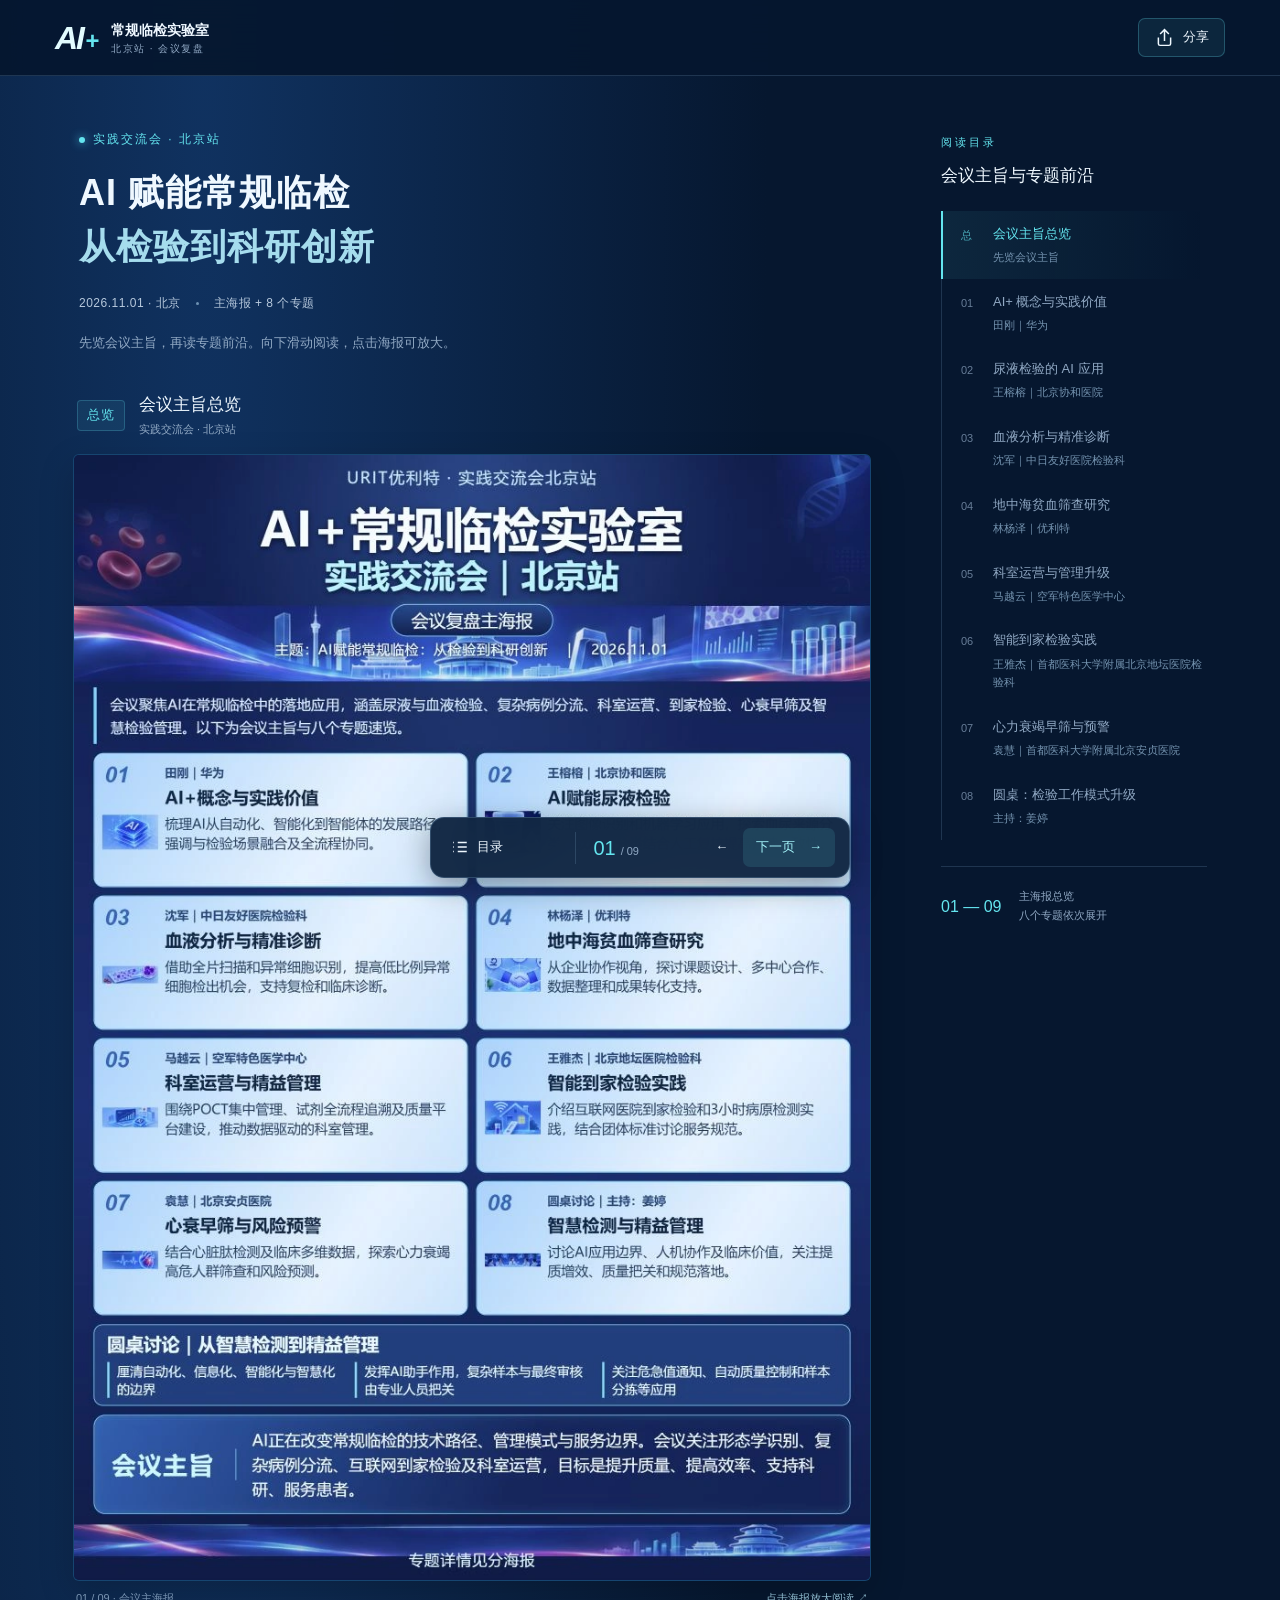
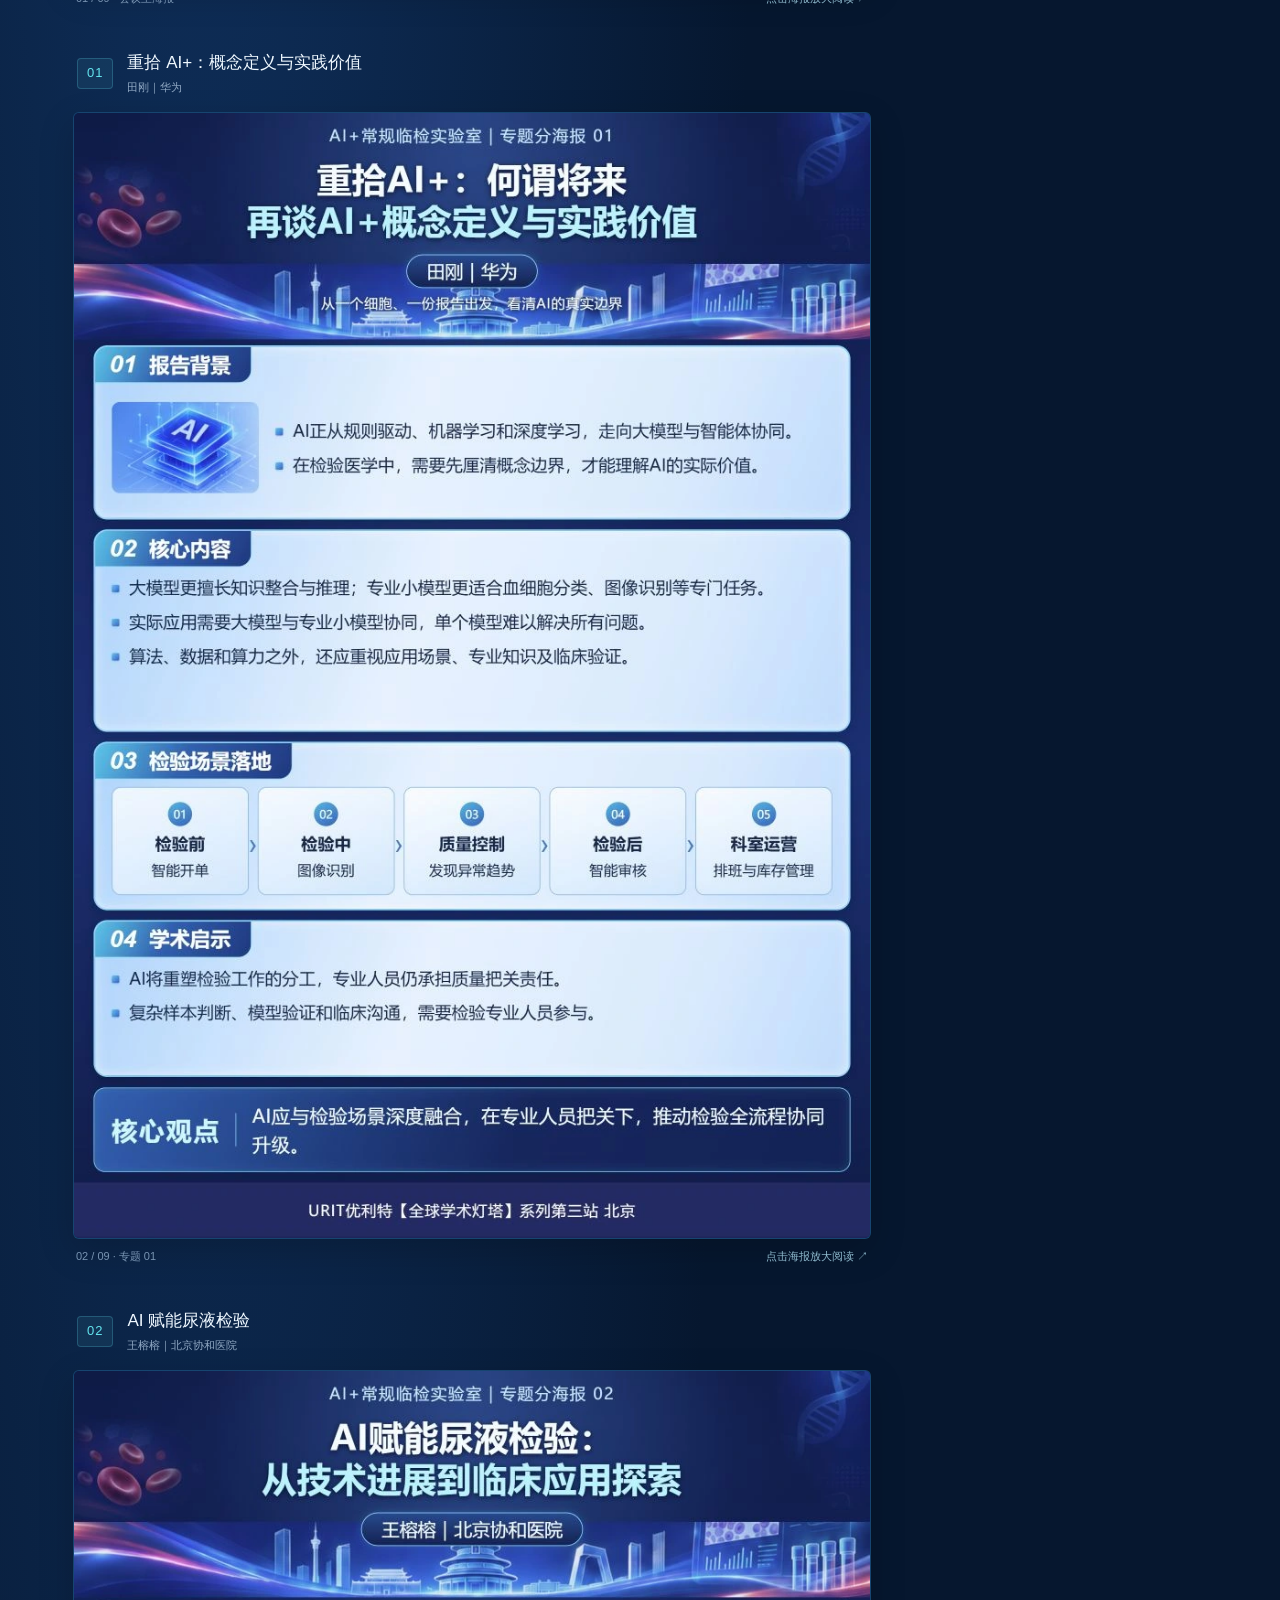
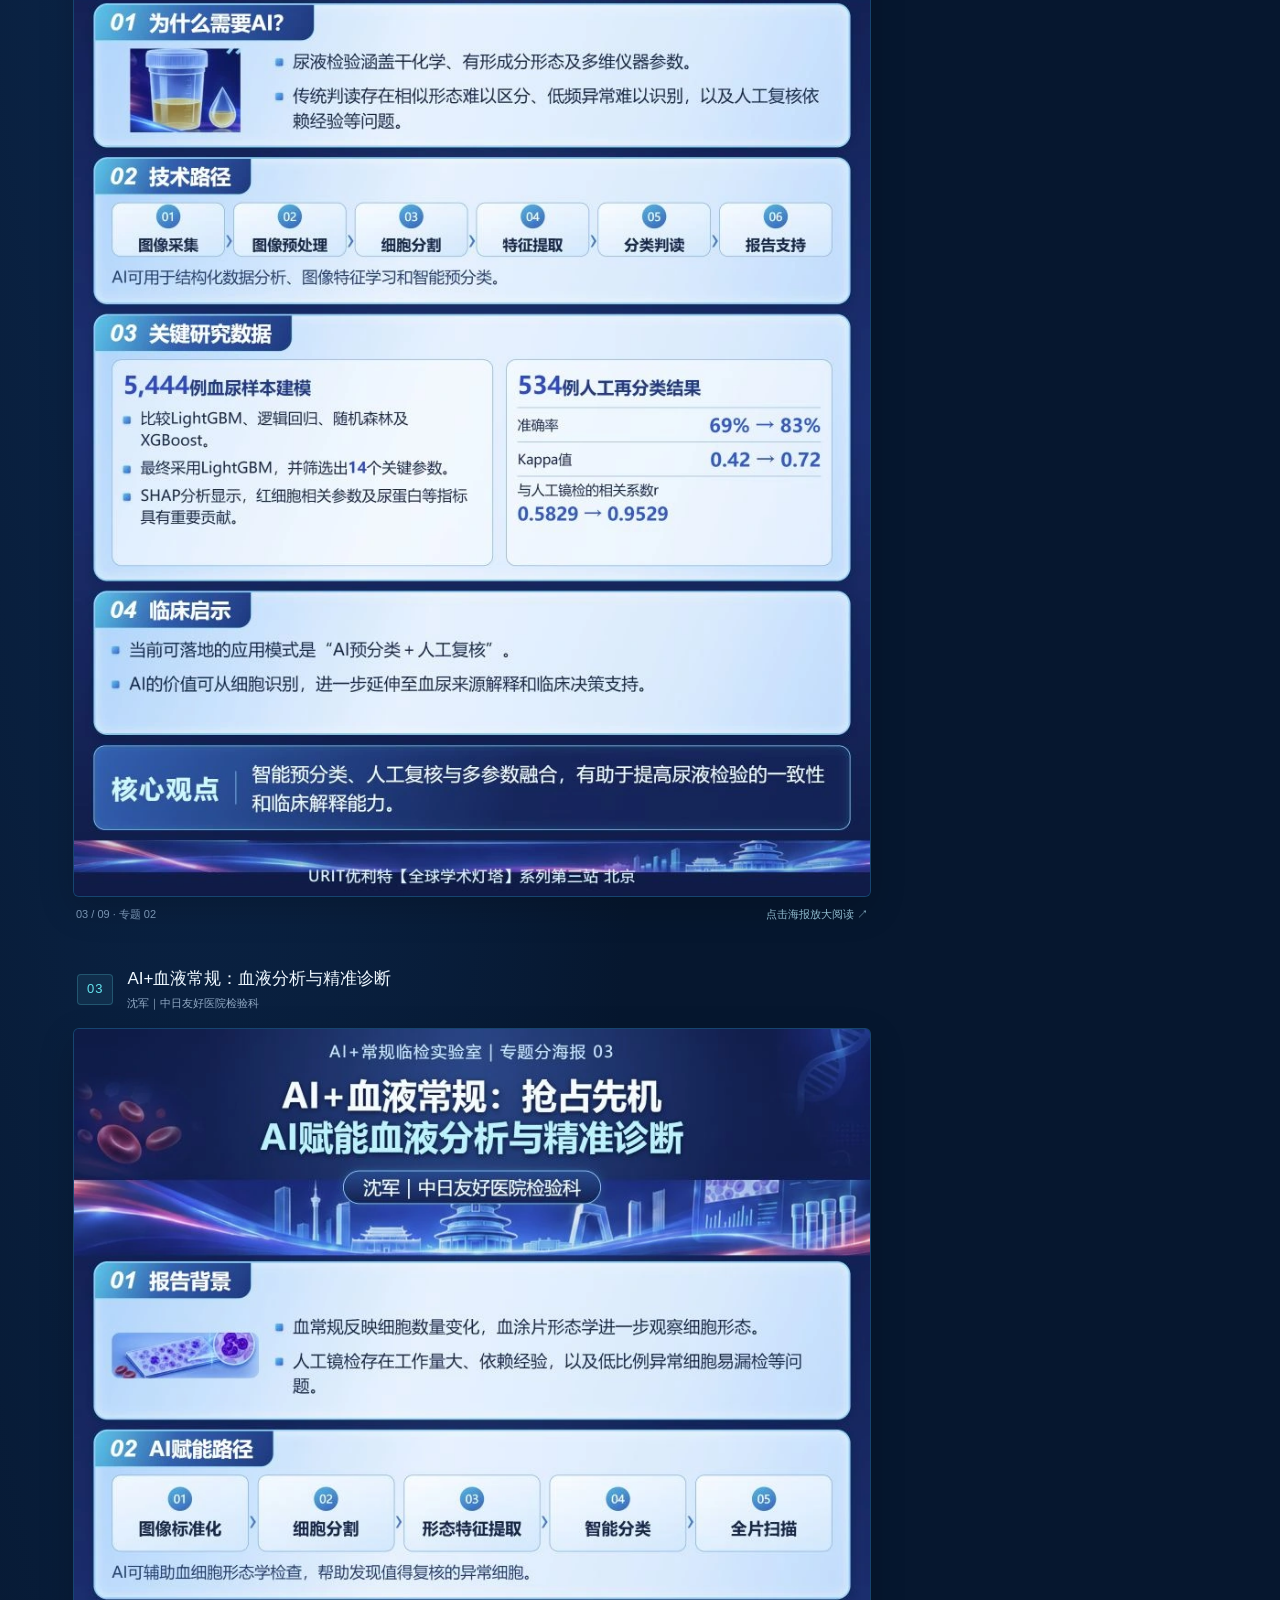
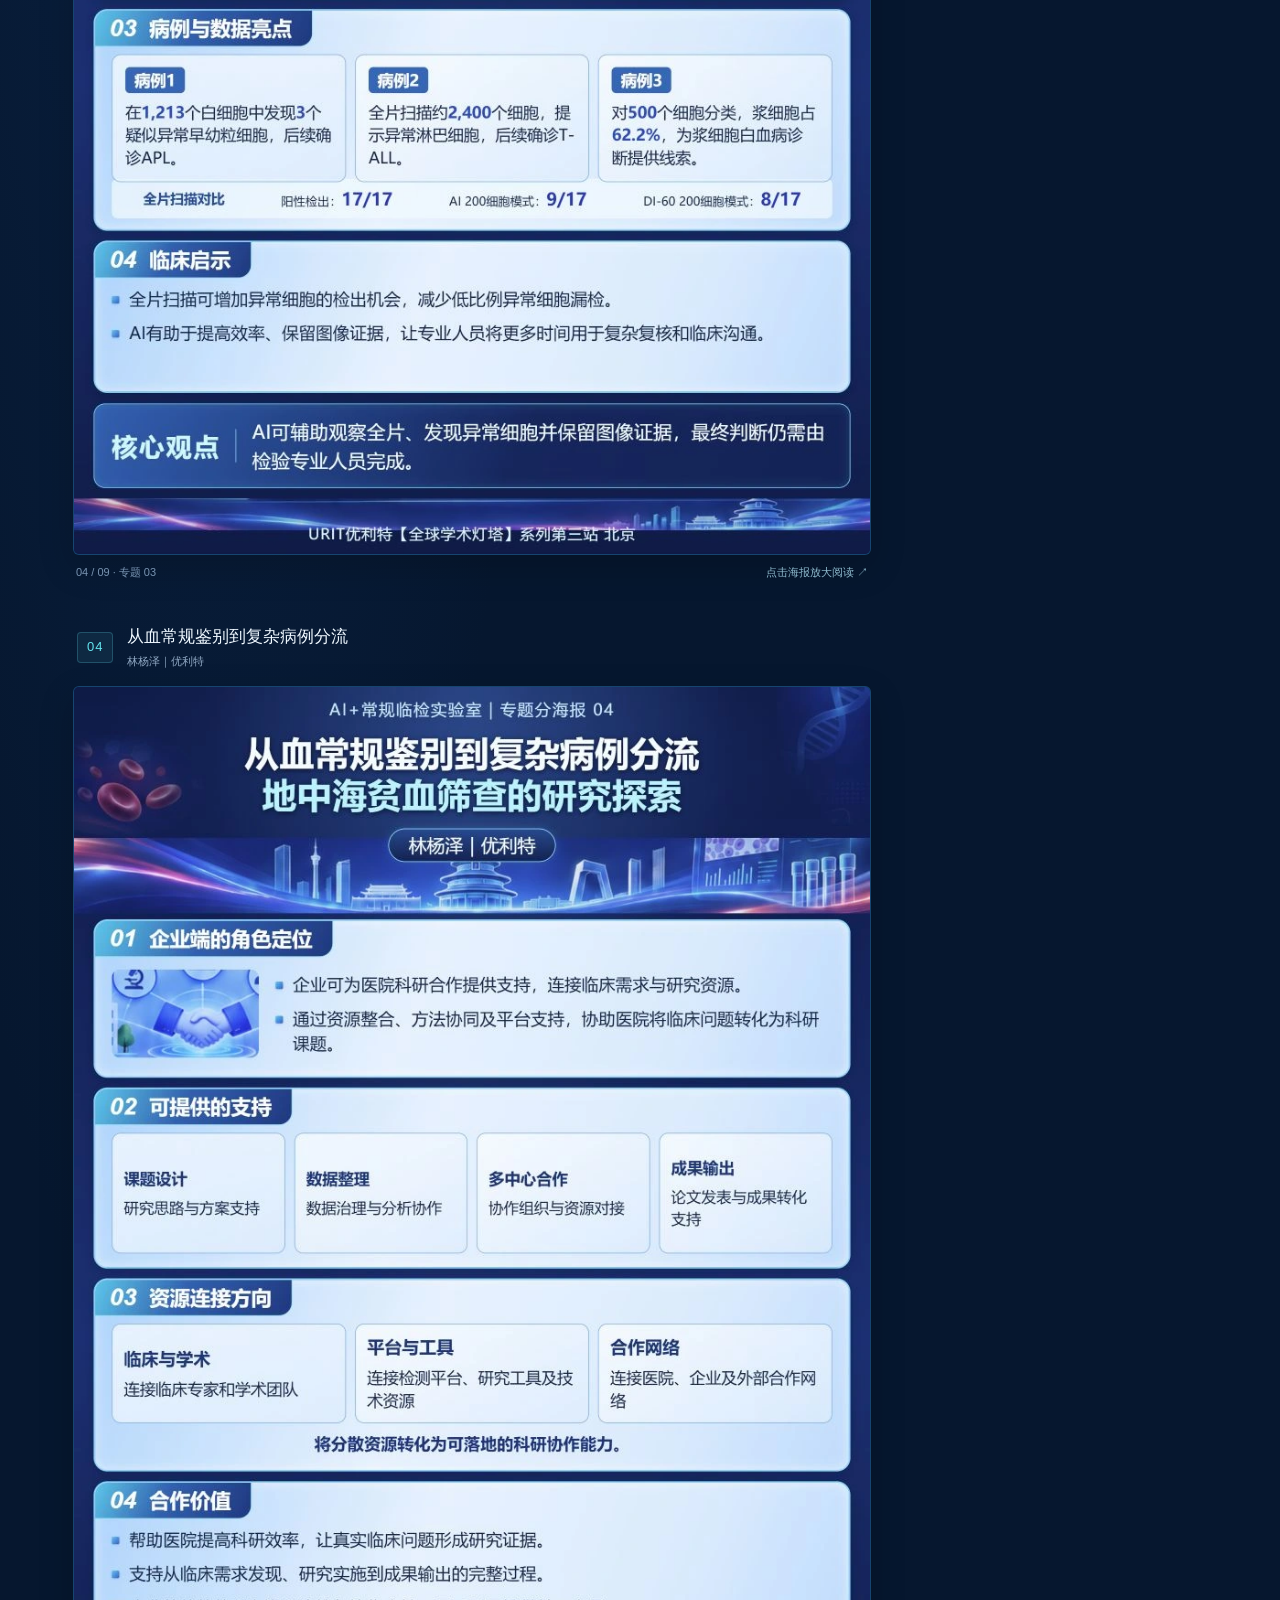
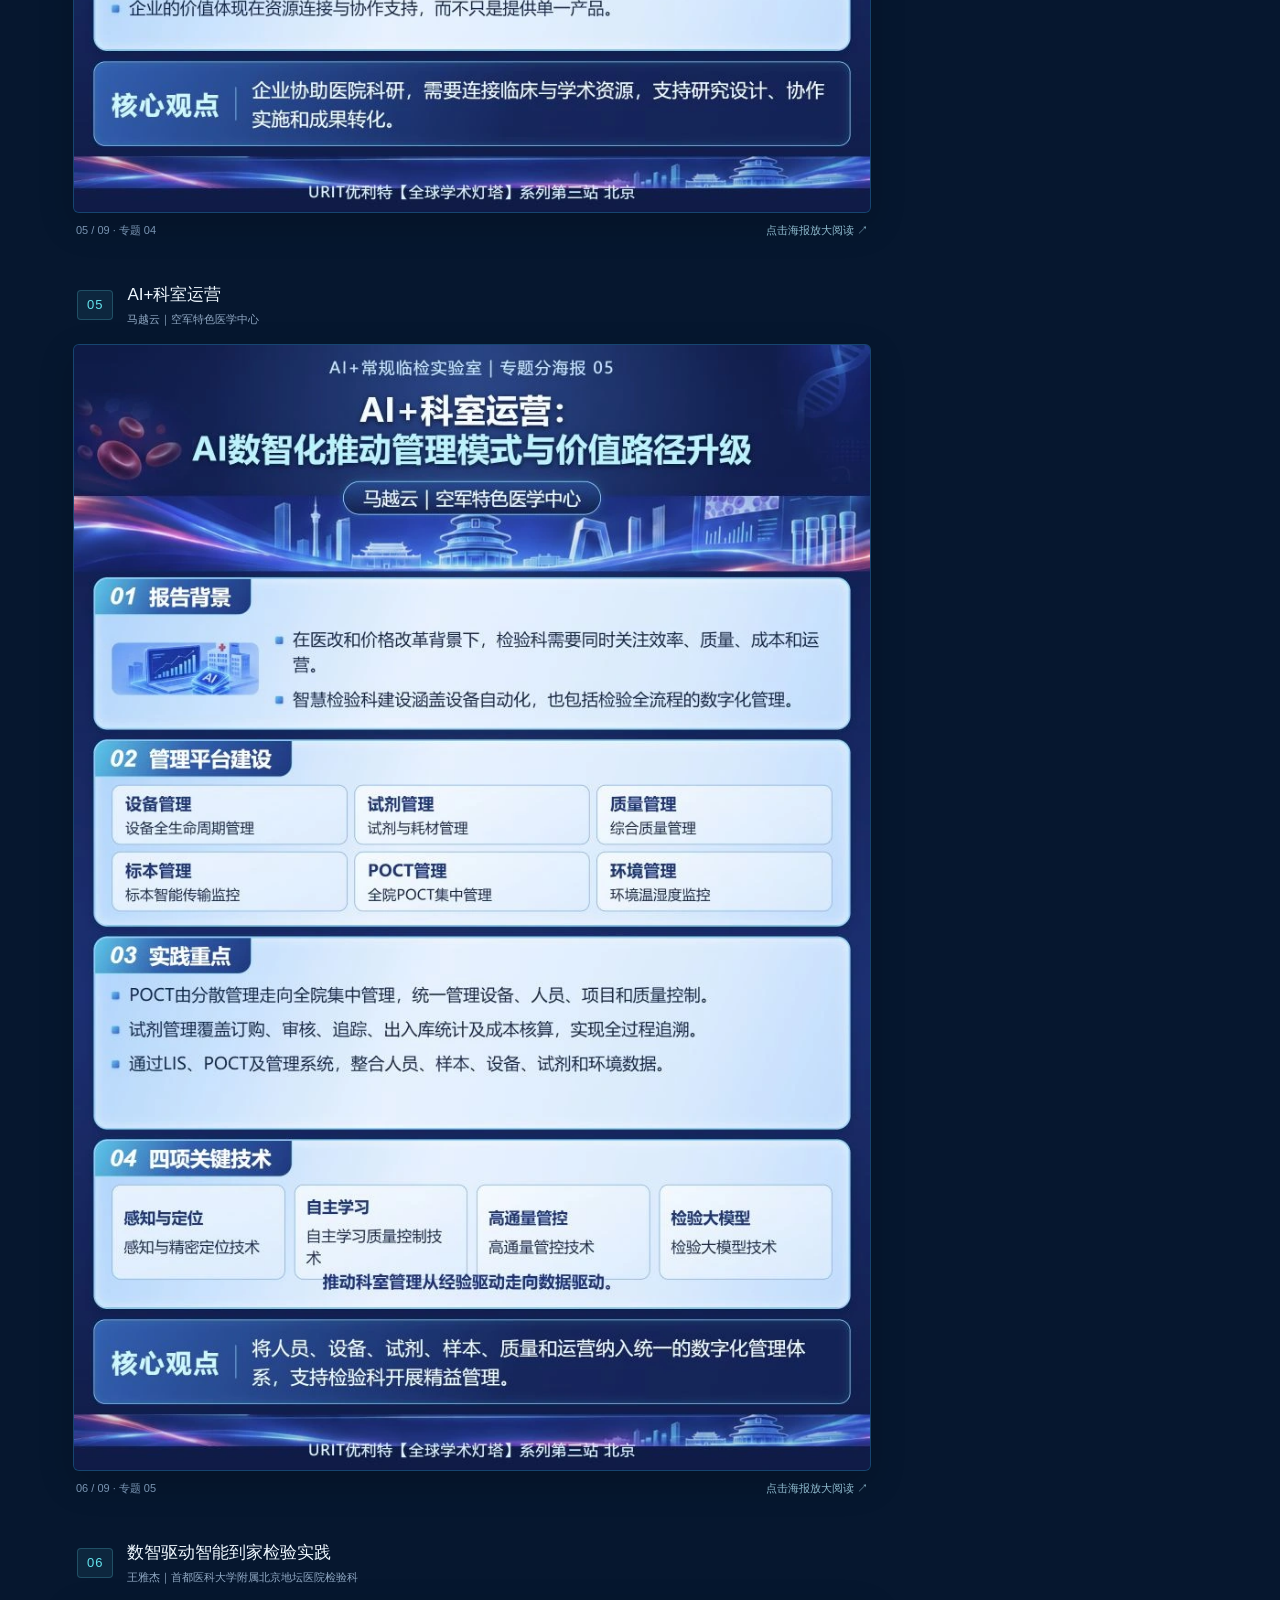
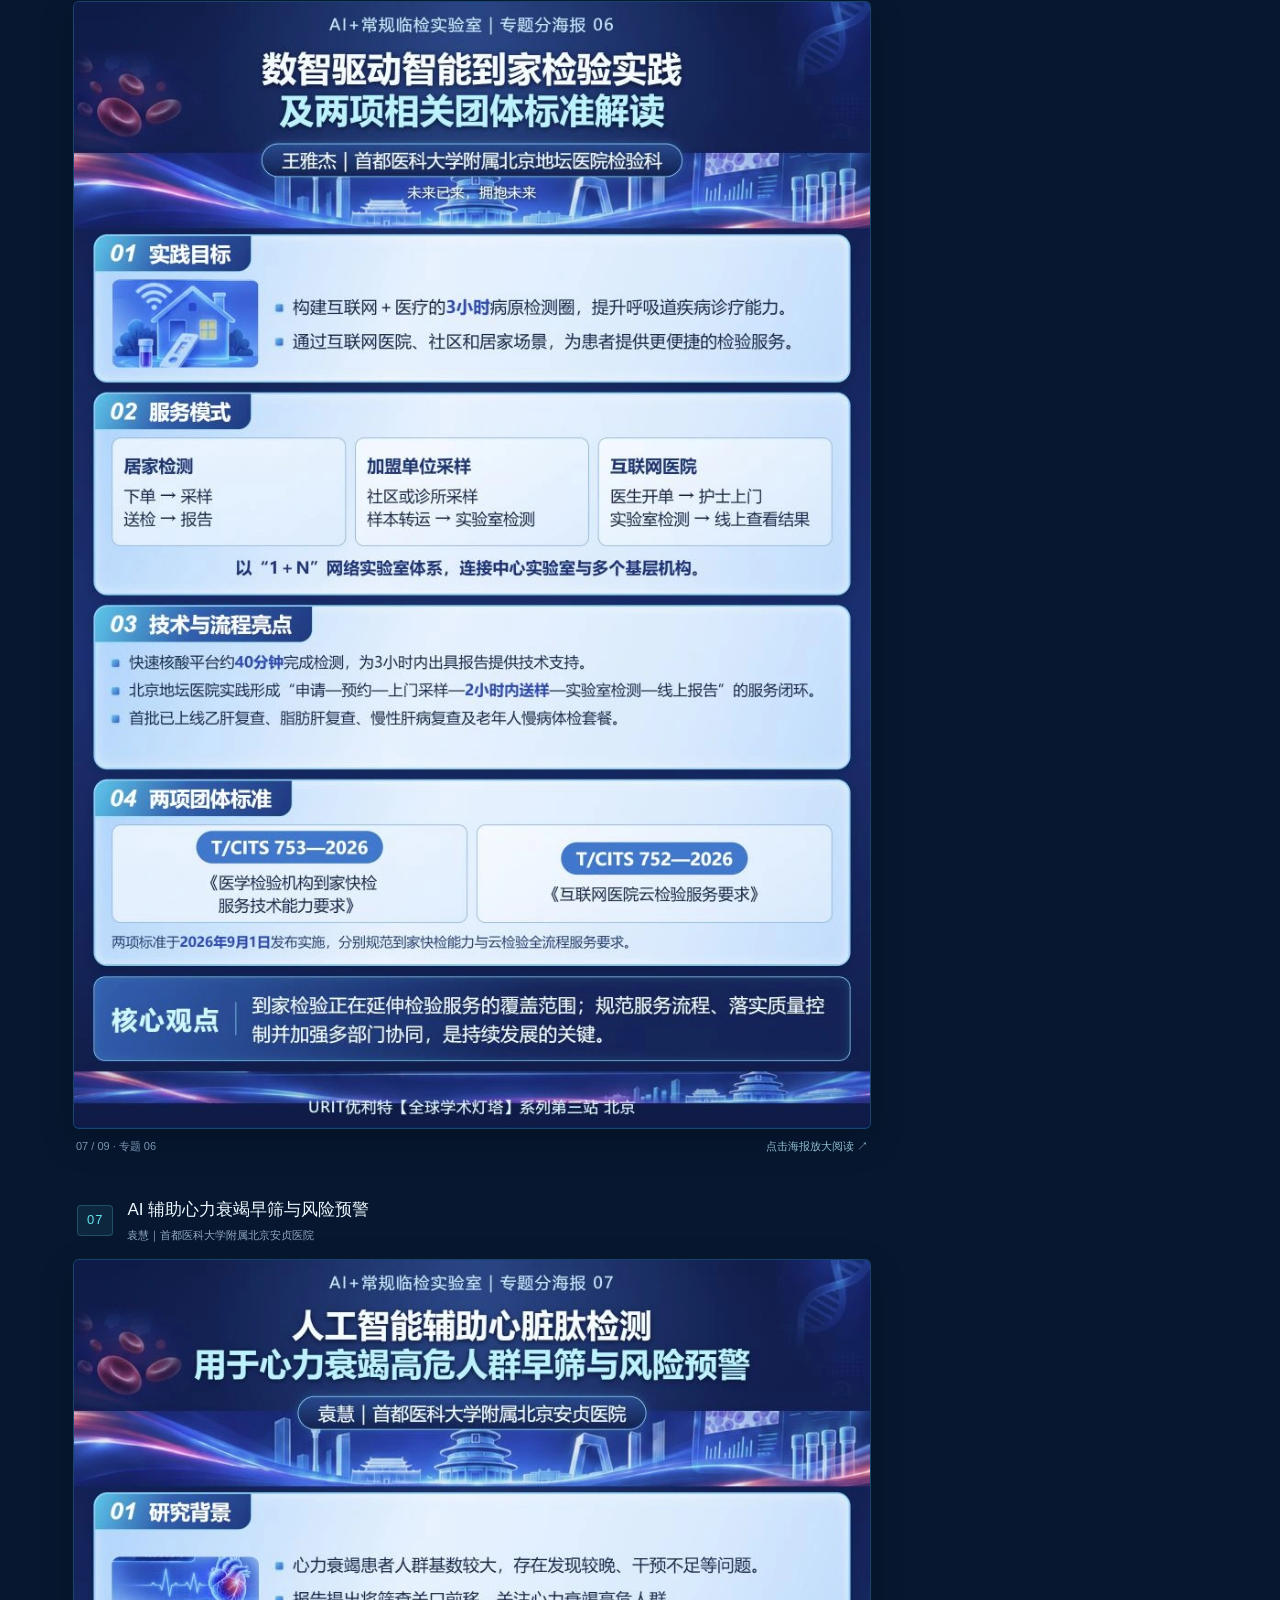
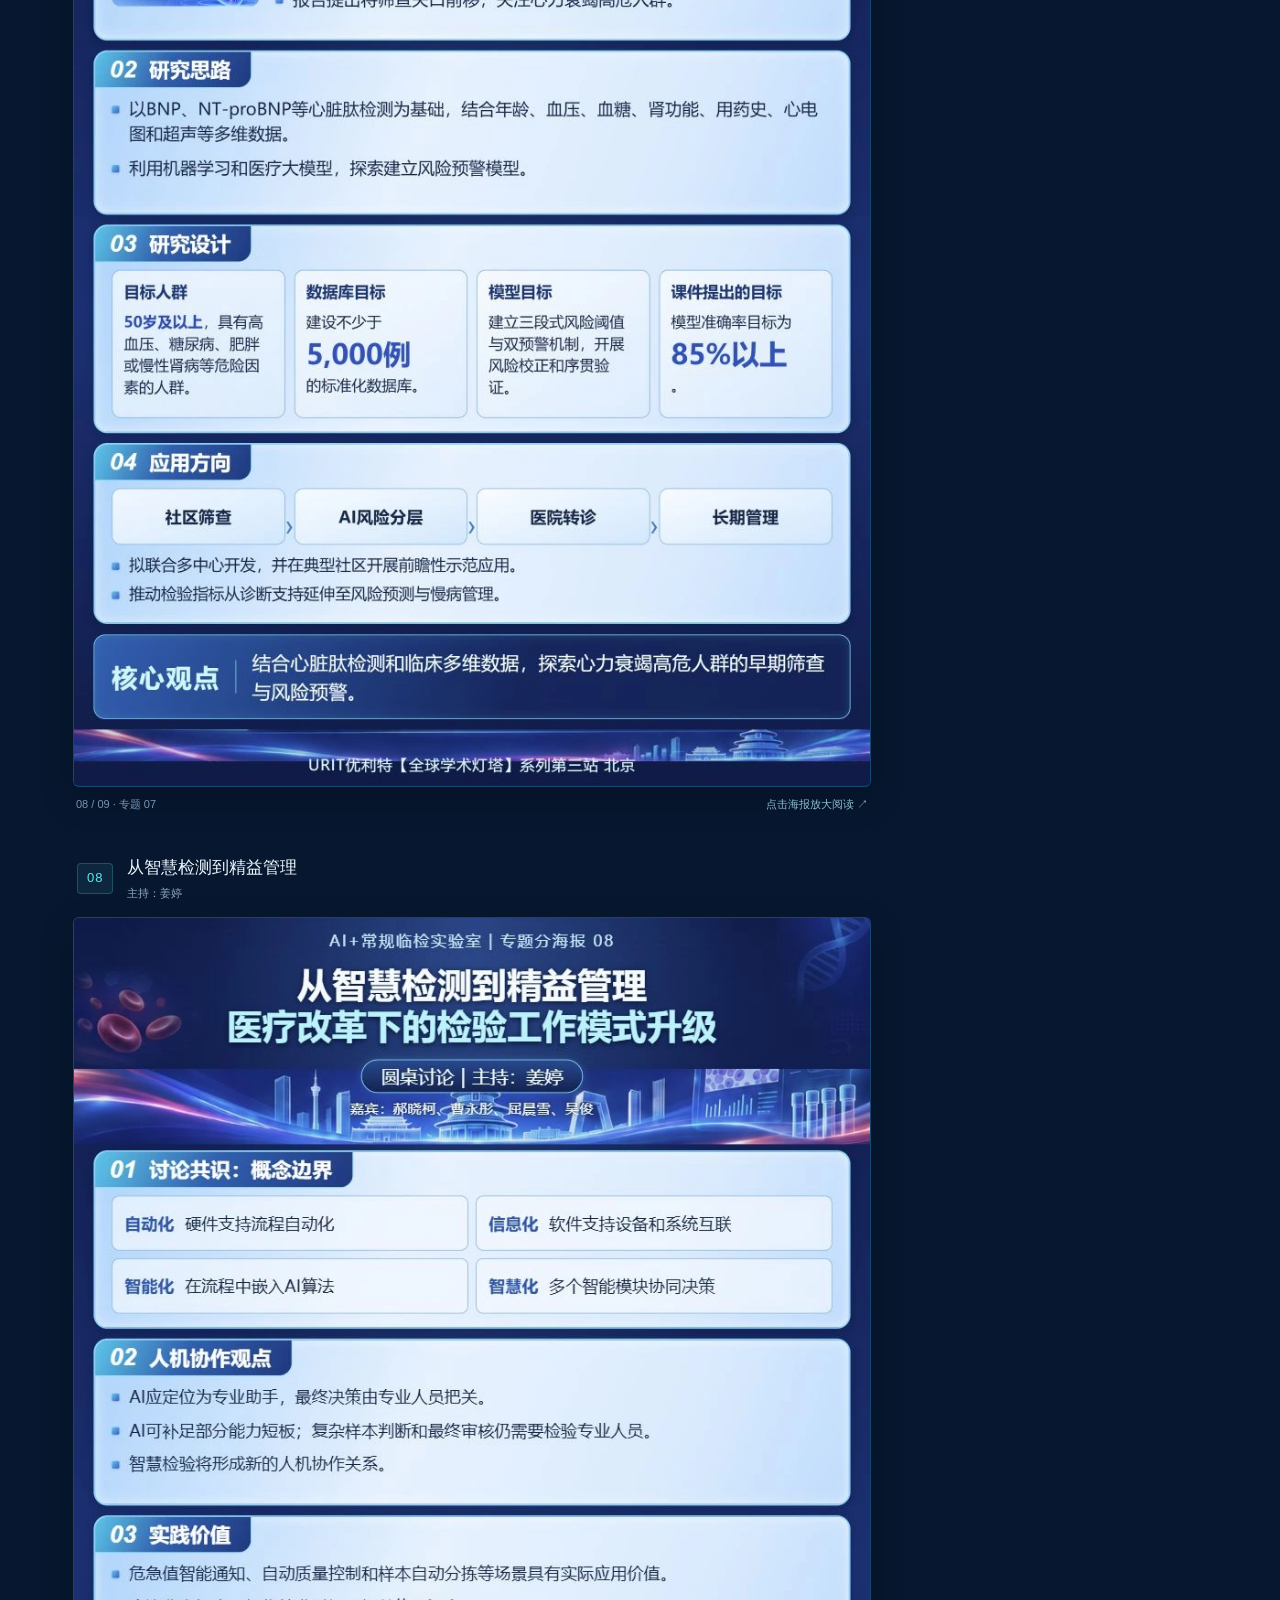
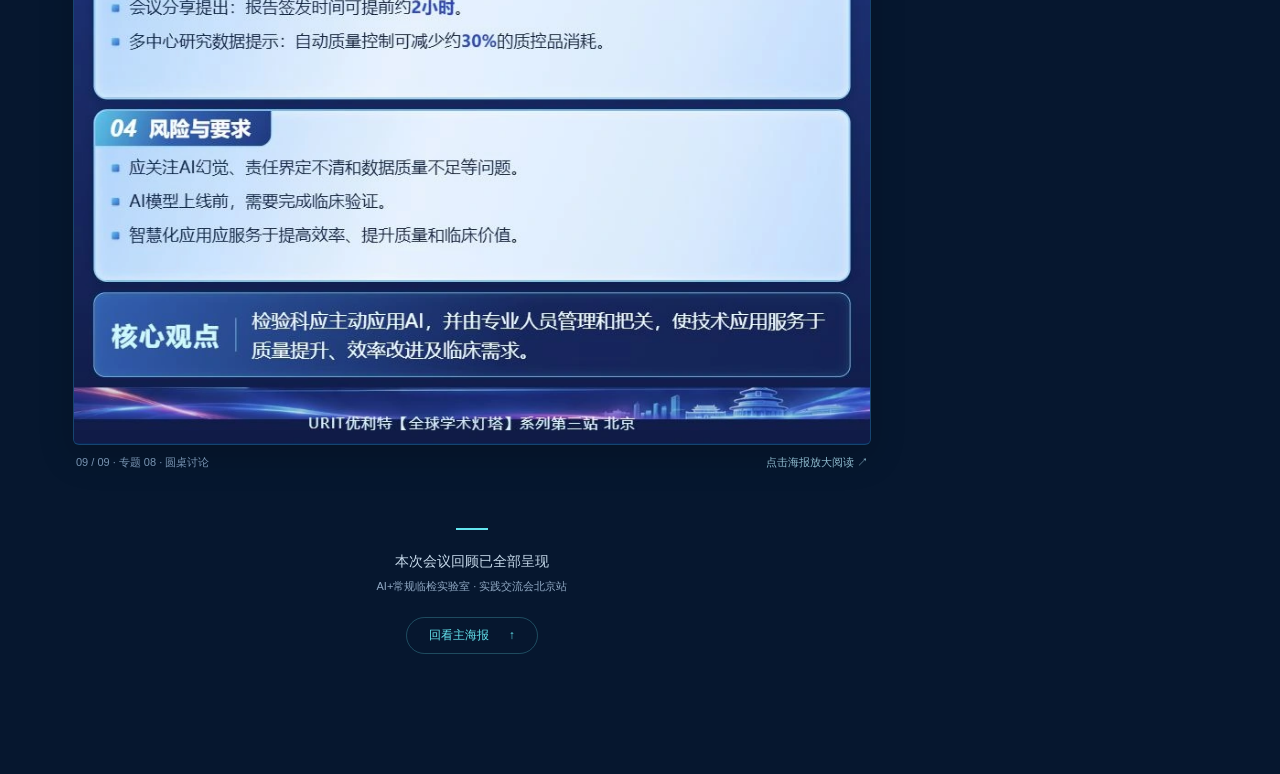
==== commit c894c26b: "Restore complete Tian Gang poster with matched footer size" ====
--- a/beijing-ai-lab-review/index.html
+++ b/beijing-ai-lab-review/index.html
@@ -16,7 +16,7 @@
   <link rel="icon" type="image/svg+xml" href="favicon.svg">
   <link rel="preload" as="image" href="1.webp" fetchpriority="high">
   <link rel="stylesheet" href="style.css?v=3">
-  <script src="app.js?v=6" defer></script>
+  <script src="app.js?v=7" defer></script>
 </head>
 <body>
   <a class="skip" href="#main">跳至会议内容</a>
@@ -34,7 +34,7 @@
         <div class="intro-meta"><span>2026.11.01 · 北京</span><i></i><span>主海报 + 8 个专题</span></div>
         <p class="intro-guide">先览会议主旨，再读专题前沿。<br class="mobile-break">向下滑动阅读，点击海报可放大。</p>
       </div>
-      <div id="posters"><section class="poster-section" id="poster-0" aria-labelledby="title-0"><div class="section-title"><span class="section-number">总览</span><div><h2 id="title-0">会议主旨总览</h2><small>实践交流会 · 北京站</small></div></div><button type="button" class="poster-button" data-page="0" aria-label="放大查看：会议主旨总览"><span class="poster-art"><img src="1.webp" alt="会议主海报：会议主旨总览，实践交流会 · 北京站" width="870" height="1230" fetchpriority="high" decoding="async"></span></button><p class="poster-caption"><span>01 / 09 · 会议主海报</span><span>点击海报放大阅读 ↗</span></p></section><section class="poster-section" id="poster-1" aria-labelledby="title-1"><div class="section-title"><span class="section-number">01</span><div><h2 id="title-1">重拾 AI+：概念定义与实践价值</h2><small>田刚｜华为</small></div></div><button type="button" class="poster-button" data-page="1" aria-label="放大查看：重拾 AI+：概念定义与实践价值"><span class="poster-art"><img src="1-1-footer-20261107-v2.webp" alt="专题 01：重拾 AI+：概念定义与实践价值，田刚｜华为" width="870" height="1230" loading="lazy" decoding="async"></span></button><p class="poster-caption"><span>02 / 09 · 专题 01</span><span>点击海报放大阅读 ↗</span></p></section><section class="poster-section" id="poster-2" aria-labelledby="title-2"><div class="section-title"><span class="section-number">02</span><div><h2 id="title-2">AI 赋能尿液检验</h2><small>王榕榕｜北京协和医院</small></div></div><button type="button" class="poster-button" data-page="2" aria-label="放大查看：AI 赋能尿液检验"><span class="poster-art"><img src="1-2.webp" alt="专题 02：AI 赋能尿液检验，王榕榕｜北京协和医院" width="870" height="1230" loading="lazy" decoding="async"></span></button><p class="poster-caption"><span>03 / 09 · 专题 02</span><span>点击海报放大阅读 ↗</span></p></section><section class="poster-section" id="poster-3" aria-labelledby="title-3"><div class="section-title"><span class="section-number">03</span><div><h2 id="title-3">AI+血液常规：血液分析与精准诊断</h2><small>沈军｜中日友好医院检验科</small></div></div><button type="button" class="poster-button" data-page="3" aria-label="放大查看：AI+血液常规：血液分析与精准诊断"><span class="poster-art"><img src="1-3.webp" alt="专题 03：AI+血液常规：血液分析与精准诊断，沈军｜中日友好医院检验科" width="870" height="1230" loading="lazy" decoding="async"></span></button><p class="poster-caption"><span>04 / 09 · 专题 03</span><span>点击海报放大阅读 ↗</span></p></section><section class="poster-section" id="poster-4" aria-labelledby="title-4"><div class="section-title"><span class="section-number">04</span><div><h2 id="title-4">从血常规鉴别到复杂病例分流</h2><small>林杨泽｜优利特</small></div></div><button type="button" class="poster-button" data-page="4" aria-label="放大查看：从血常规鉴别到复杂病例分流"><span class="poster-art"><img src="1-4.webp" alt="专题 04：从血常规鉴别到复杂病例分流，林杨泽｜优利特" width="870" height="1230" loading="lazy" decoding="async"></span></button><p class="poster-caption"><span>05 / 09 · 专题 04</span><span>点击海报放大阅读 ↗</span></p></section><section class="poster-section" id="poster-5" aria-labelledby="title-5"><div class="section-title"><span class="section-number">05</span><div><h2 id="title-5">AI+科室运营</h2><small>马越云｜空军特色医学中心</small></div></div><button type="button" class="poster-button" data-page="5" aria-label="放大查看：AI+科室运营"><span class="poster-art"><img src="1-5.webp" alt="专题 05：AI+科室运营，马越云｜空军特色医学中心" width="870" height="1230" loading="lazy" decoding="async"></span></button><p class="poster-caption"><span>06 / 09 · 专题 05</span><span>点击海报放大阅读 ↗</span></p></section><section class="poster-section" id="poster-6" aria-labelledby="title-6"><div class="section-title"><span class="section-number">06</span><div><h2 id="title-6">数智驱动智能到家检验实践</h2><small>王雅杰｜首都医科大学附属北京地坛医院检验科</small></div></div><button type="button" class="poster-button" data-page="6" aria-label="放大查看：数智驱动智能到家检验实践"><span class="poster-art"><img src="1-6-layout-20261107.webp" alt="专题 06：数智驱动智能到家检验实践，王雅杰｜首都医科大学附属北京地坛医院检验科" width="870" height="1230" loading="lazy" decoding="async"></span></button><p class="poster-caption"><span>07 / 09 · 专题 06</span><span>点击海报放大阅读 ↗</span></p></section><section class="poster-section" id="poster-7" aria-labelledby="title-7"><div class="section-title"><span class="section-number">07</span><div><h2 id="title-7">AI 辅助心力衰竭早筛与风险预警</h2><small>袁慧｜首都医科大学附属北京安贞医院</small></div></div><button type="button" class="poster-button" data-page="7" aria-label="放大查看：AI 辅助心力衰竭早筛与风险预警"><span class="poster-art"><img src="1-7.webp" alt="专题 07：AI 辅助心力衰竭早筛与风险预警，袁慧｜首都医科大学附属北京安贞医院" width="870" height="1230" loading="lazy" decoding="async"></span></button><p class="poster-caption"><span>08 / 09 · 专题 07</span><span>点击海报放大阅读 ↗</span></p></section><section class="poster-section" id="poster-8" aria-labelledby="title-8"><div class="section-title"><span class="section-number">08</span><div><h2 id="title-8">从智慧检测到精益管理</h2><small>主持：姜婷</small></div></div><button type="button" class="poster-button" data-page="8" aria-label="放大查看：从智慧检测到精益管理"><span class="poster-art"><img src="1-8.webp" alt="专题 08 · 圆桌讨论：从智慧检测到精益管理，主持：姜婷" width="870" height="1230" loading="lazy" decoding="async"></span></button><p class="poster-caption"><span>09 / 09 · 专题 08 · 圆桌讨论</span><span>点击海报放大阅读 ↗</span></p></section></div>
+      <div id="posters"><section class="poster-section" id="poster-0" aria-labelledby="title-0"><div class="section-title"><span class="section-number">总览</span><div><h2 id="title-0">会议主旨总览</h2><small>实践交流会 · 北京站</small></div></div><button type="button" class="poster-button" data-page="0" aria-label="放大查看：会议主旨总览"><span class="poster-art"><img src="1.webp" alt="会议主海报：会议主旨总览，实践交流会 · 北京站" width="870" height="1230" fetchpriority="high" decoding="async"></span></button><p class="poster-caption"><span>01 / 09 · 会议主海报</span><span>点击海报放大阅读 ↗</span></p></section><section class="poster-section" id="poster-1" aria-labelledby="title-1"><div class="section-title"><span class="section-number">01</span><div><h2 id="title-1">重拾 AI+：概念定义与实践价值</h2><small>田刚｜华为</small></div></div><button type="button" class="poster-button" data-page="1" aria-label="放大查看：重拾 AI+：概念定义与实践价值"><span class="poster-art"><img src="1-1-footer-20261107-v3.webp" alt="专题 01：重拾 AI+：概念定义与实践价值，田刚｜华为" width="870" height="1230" loading="lazy" decoding="async"></span></button><p class="poster-caption"><span>02 / 09 · 专题 01</span><span>点击海报放大阅读 ↗</span></p></section><section class="poster-section" id="poster-2" aria-labelledby="title-2"><div class="section-title"><span class="section-number">02</span><div><h2 id="title-2">AI 赋能尿液检验</h2><small>王榕榕｜北京协和医院</small></div></div><button type="button" class="poster-button" data-page="2" aria-label="放大查看：AI 赋能尿液检验"><span class="poster-art"><img src="1-2.webp" alt="专题 02：AI 赋能尿液检验，王榕榕｜北京协和医院" width="870" height="1230" loading="lazy" decoding="async"></span></button><p class="poster-caption"><span>03 / 09 · 专题 02</span><span>点击海报放大阅读 ↗</span></p></section><section class="poster-section" id="poster-3" aria-labelledby="title-3"><div class="section-title"><span class="section-number">03</span><div><h2 id="title-3">AI+血液常规：血液分析与精准诊断</h2><small>沈军｜中日友好医院检验科</small></div></div><button type="button" class="poster-button" data-page="3" aria-label="放大查看：AI+血液常规：血液分析与精准诊断"><span class="poster-art"><img src="1-3.webp" alt="专题 03：AI+血液常规：血液分析与精准诊断，沈军｜中日友好医院检验科" width="870" height="1230" loading="lazy" decoding="async"></span></button><p class="poster-caption"><span>04 / 09 · 专题 03</span><span>点击海报放大阅读 ↗</span></p></section><section class="poster-section" id="poster-4" aria-labelledby="title-4"><div class="section-title"><span class="section-number">04</span><div><h2 id="title-4">从血常规鉴别到复杂病例分流</h2><small>林杨泽｜优利特</small></div></div><button type="button" class="poster-button" data-page="4" aria-label="放大查看：从血常规鉴别到复杂病例分流"><span class="poster-art"><img src="1-4.webp" alt="专题 04：从血常规鉴别到复杂病例分流，林杨泽｜优利特" width="870" height="1230" loading="lazy" decoding="async"></span></button><p class="poster-caption"><span>05 / 09 · 专题 04</span><span>点击海报放大阅读 ↗</span></p></section><section class="poster-section" id="poster-5" aria-labelledby="title-5"><div class="section-title"><span class="section-number">05</span><div><h2 id="title-5">AI+科室运营</h2><small>马越云｜空军特色医学中心</small></div></div><button type="button" class="poster-button" data-page="5" aria-label="放大查看：AI+科室运营"><span class="poster-art"><img src="1-5.webp" alt="专题 05：AI+科室运营，马越云｜空军特色医学中心" width="870" height="1230" loading="lazy" decoding="async"></span></button><p class="poster-caption"><span>06 / 09 · 专题 05</span><span>点击海报放大阅读 ↗</span></p></section><section class="poster-section" id="poster-6" aria-labelledby="title-6"><div class="section-title"><span class="section-number">06</span><div><h2 id="title-6">数智驱动智能到家检验实践</h2><small>王雅杰｜首都医科大学附属北京地坛医院检验科</small></div></div><button type="button" class="poster-button" data-page="6" aria-label="放大查看：数智驱动智能到家检验实践"><span class="poster-art"><img src="1-6-layout-20261107.webp" alt="专题 06：数智驱动智能到家检验实践，王雅杰｜首都医科大学附属北京地坛医院检验科" width="870" height="1230" loading="lazy" decoding="async"></span></button><p class="poster-caption"><span>07 / 09 · 专题 06</span><span>点击海报放大阅读 ↗</span></p></section><section class="poster-section" id="poster-7" aria-labelledby="title-7"><div class="section-title"><span class="section-number">07</span><div><h2 id="title-7">AI 辅助心力衰竭早筛与风险预警</h2><small>袁慧｜首都医科大学附属北京安贞医院</small></div></div><button type="button" class="poster-button" data-page="7" aria-label="放大查看：AI 辅助心力衰竭早筛与风险预警"><span class="poster-art"><img src="1-7.webp" alt="专题 07：AI 辅助心力衰竭早筛与风险预警，袁慧｜首都医科大学附属北京安贞医院" width="870" height="1230" loading="lazy" decoding="async"></span></button><p class="poster-caption"><span>08 / 09 · 专题 07</span><span>点击海报放大阅读 ↗</span></p></section><section class="poster-section" id="poster-8" aria-labelledby="title-8"><div class="section-title"><span class="section-number">08</span><div><h2 id="title-8">从智慧检测到精益管理</h2><small>主持：姜婷</small></div></div><button type="button" class="poster-button" data-page="8" aria-label="放大查看：从智慧检测到精益管理"><span class="poster-art"><img src="1-8.webp" alt="专题 08 · 圆桌讨论：从智慧检测到精益管理，主持：姜婷" width="870" height="1230" loading="lazy" decoding="async"></span></button><p class="poster-caption"><span>09 / 09 · 专题 08 · 圆桌讨论</span><span>点击海报放大阅读 ↗</span></p></section></div>
       <footer class="endnote"><span class="end-line"></span><p>本次会议回顾已全部呈现</p><span>AI+常规临检实验室 · 实践交流会北京站</span><button type="button" id="back-top">回看主海报 <span aria-hidden="true">↑</span></button></footer>
     </main>
     <aside class="desktop-toc" aria-label="会议目录"><div class="toc-inner"><p class="toc-eyebrow">阅读目录</p><h2>会议主旨与专题前沿</h2><nav id="desktop-links"></nav><div class="toc-note"><span>01 — 09</span><p>主海报总览<br>八个专题依次展开</p></div></div></aside>
